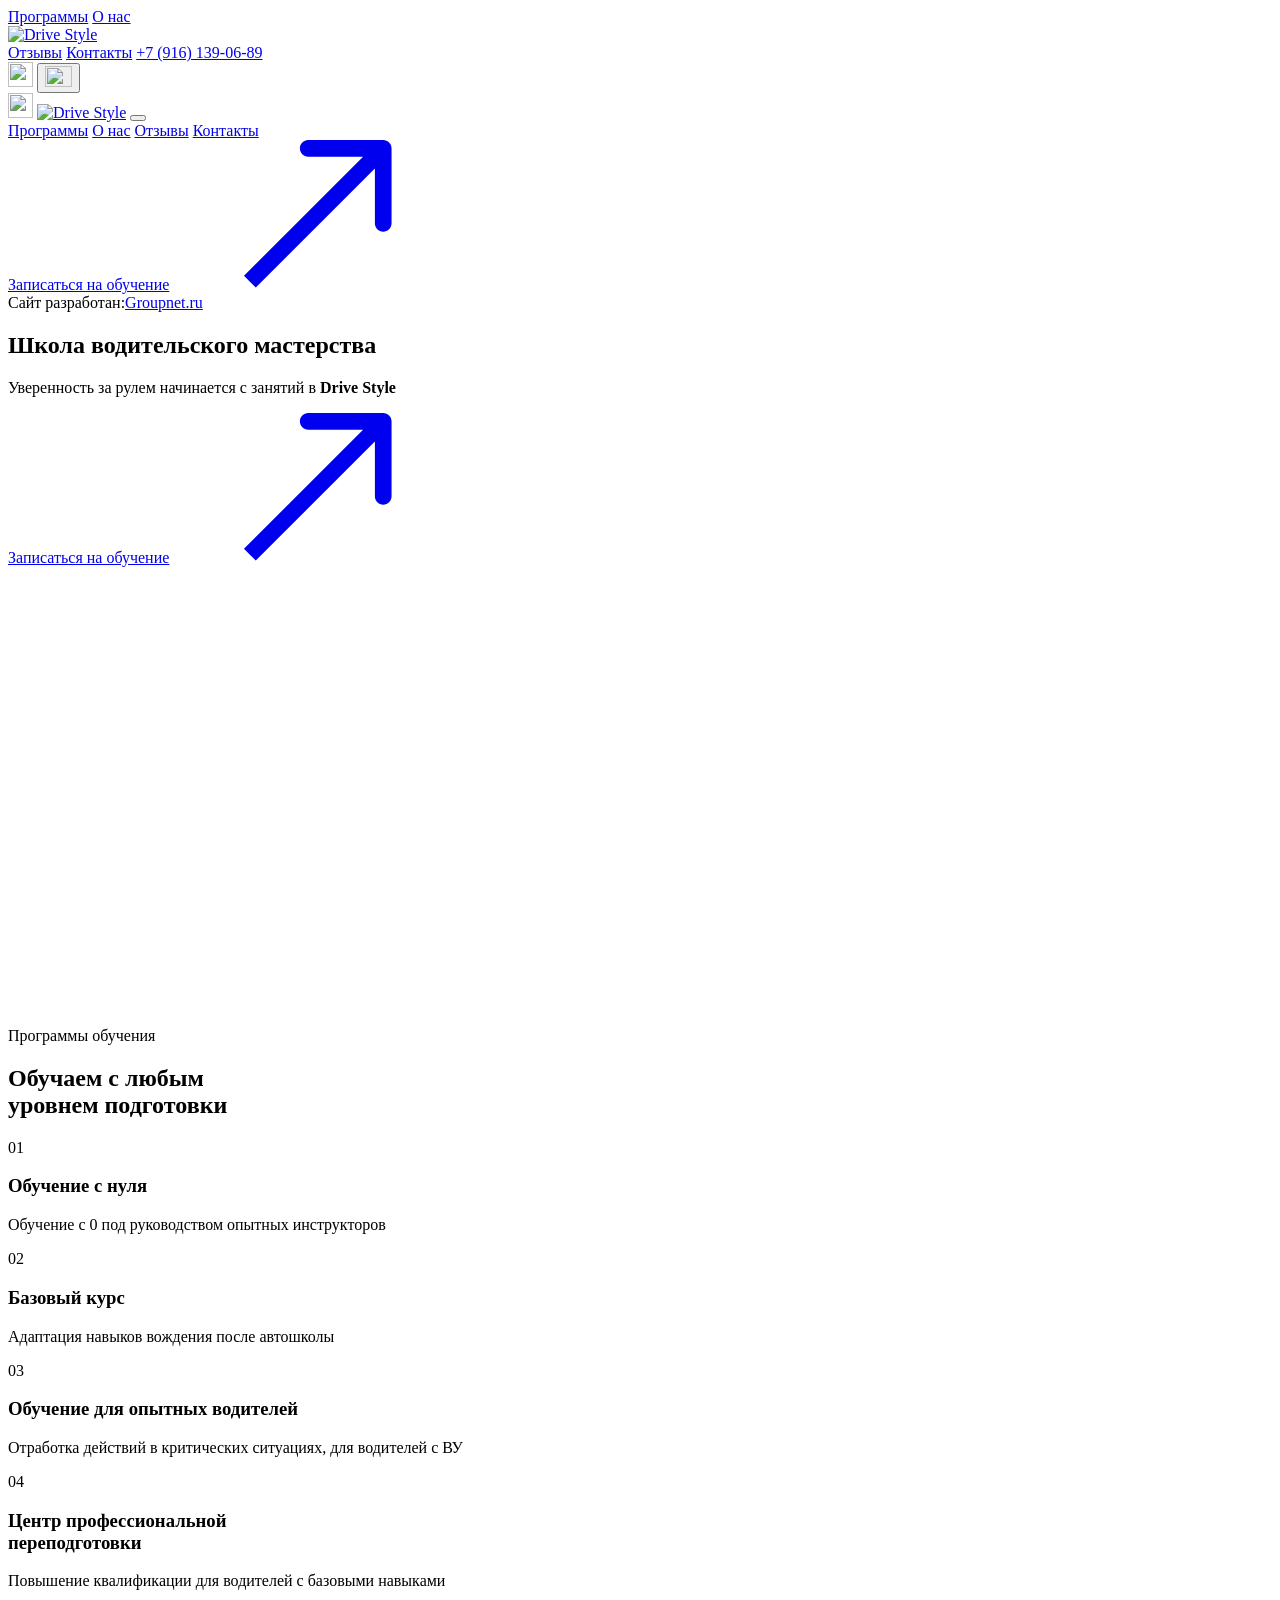
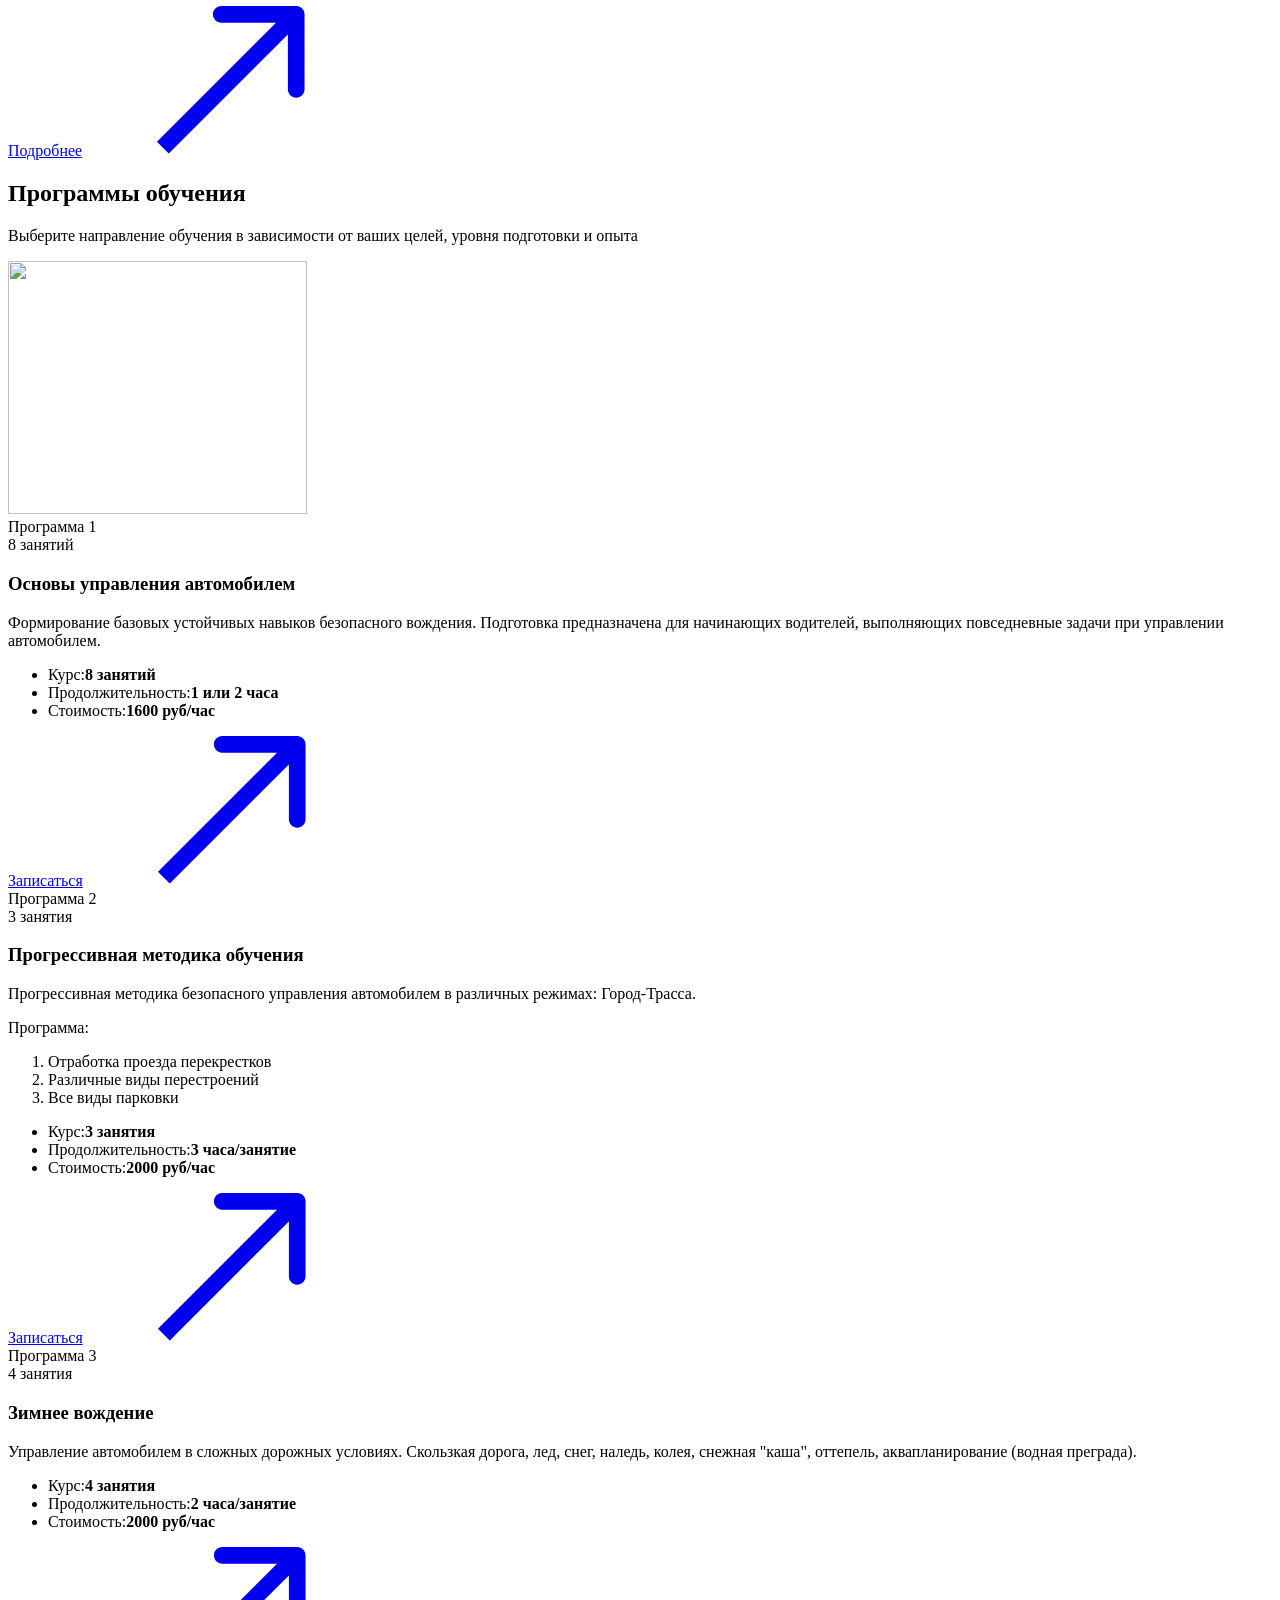
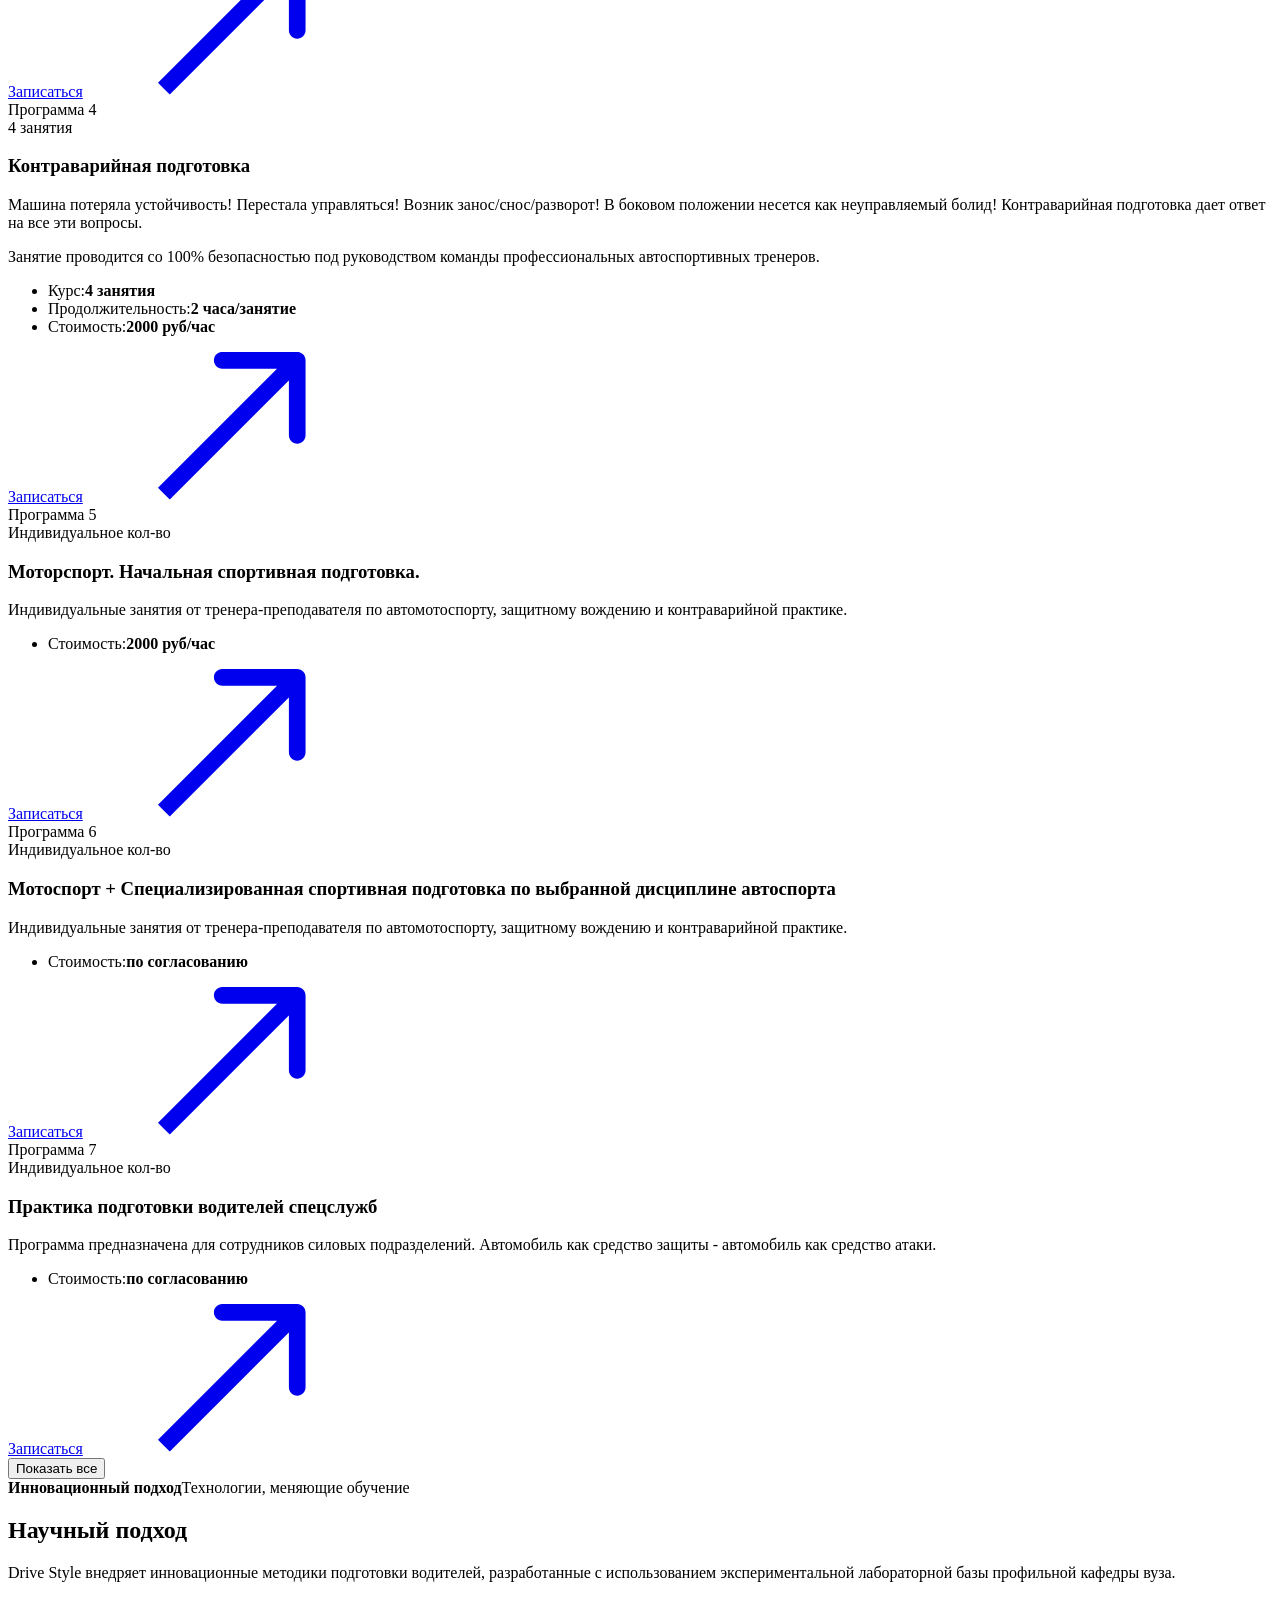
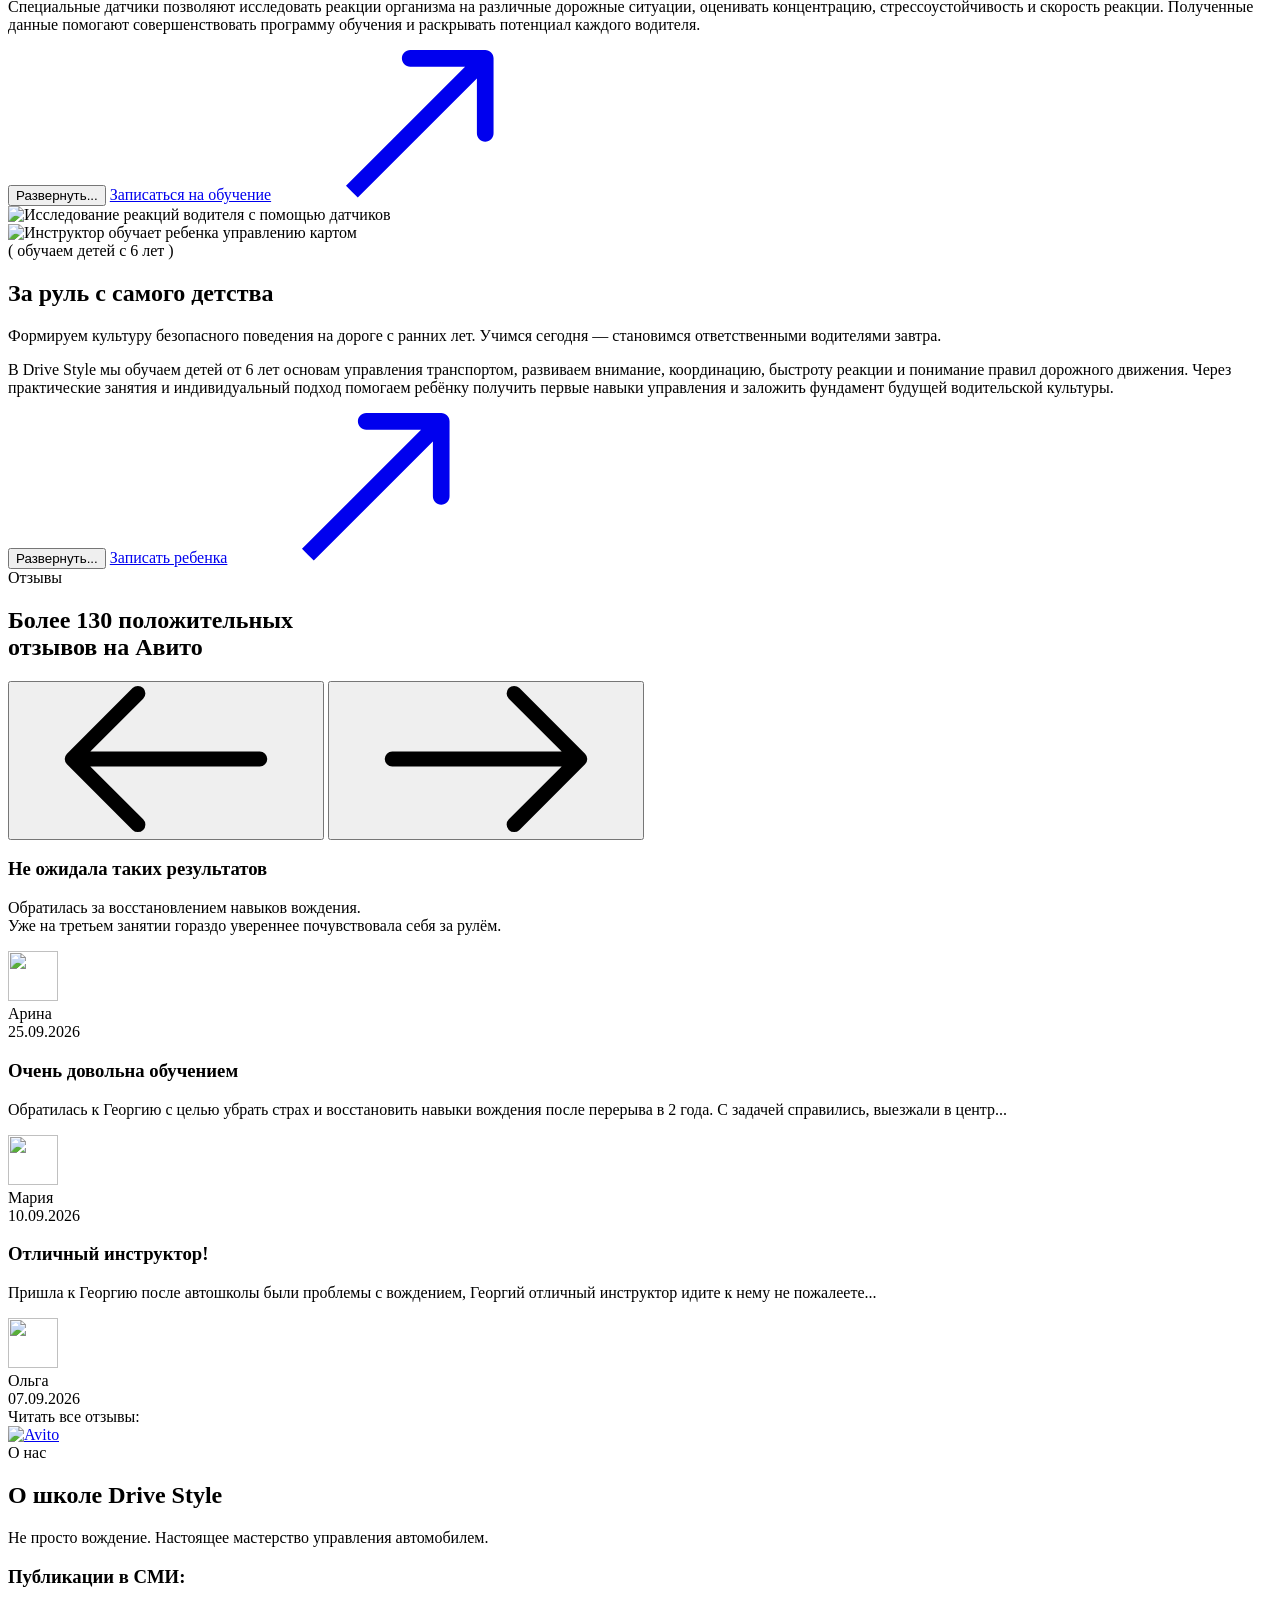
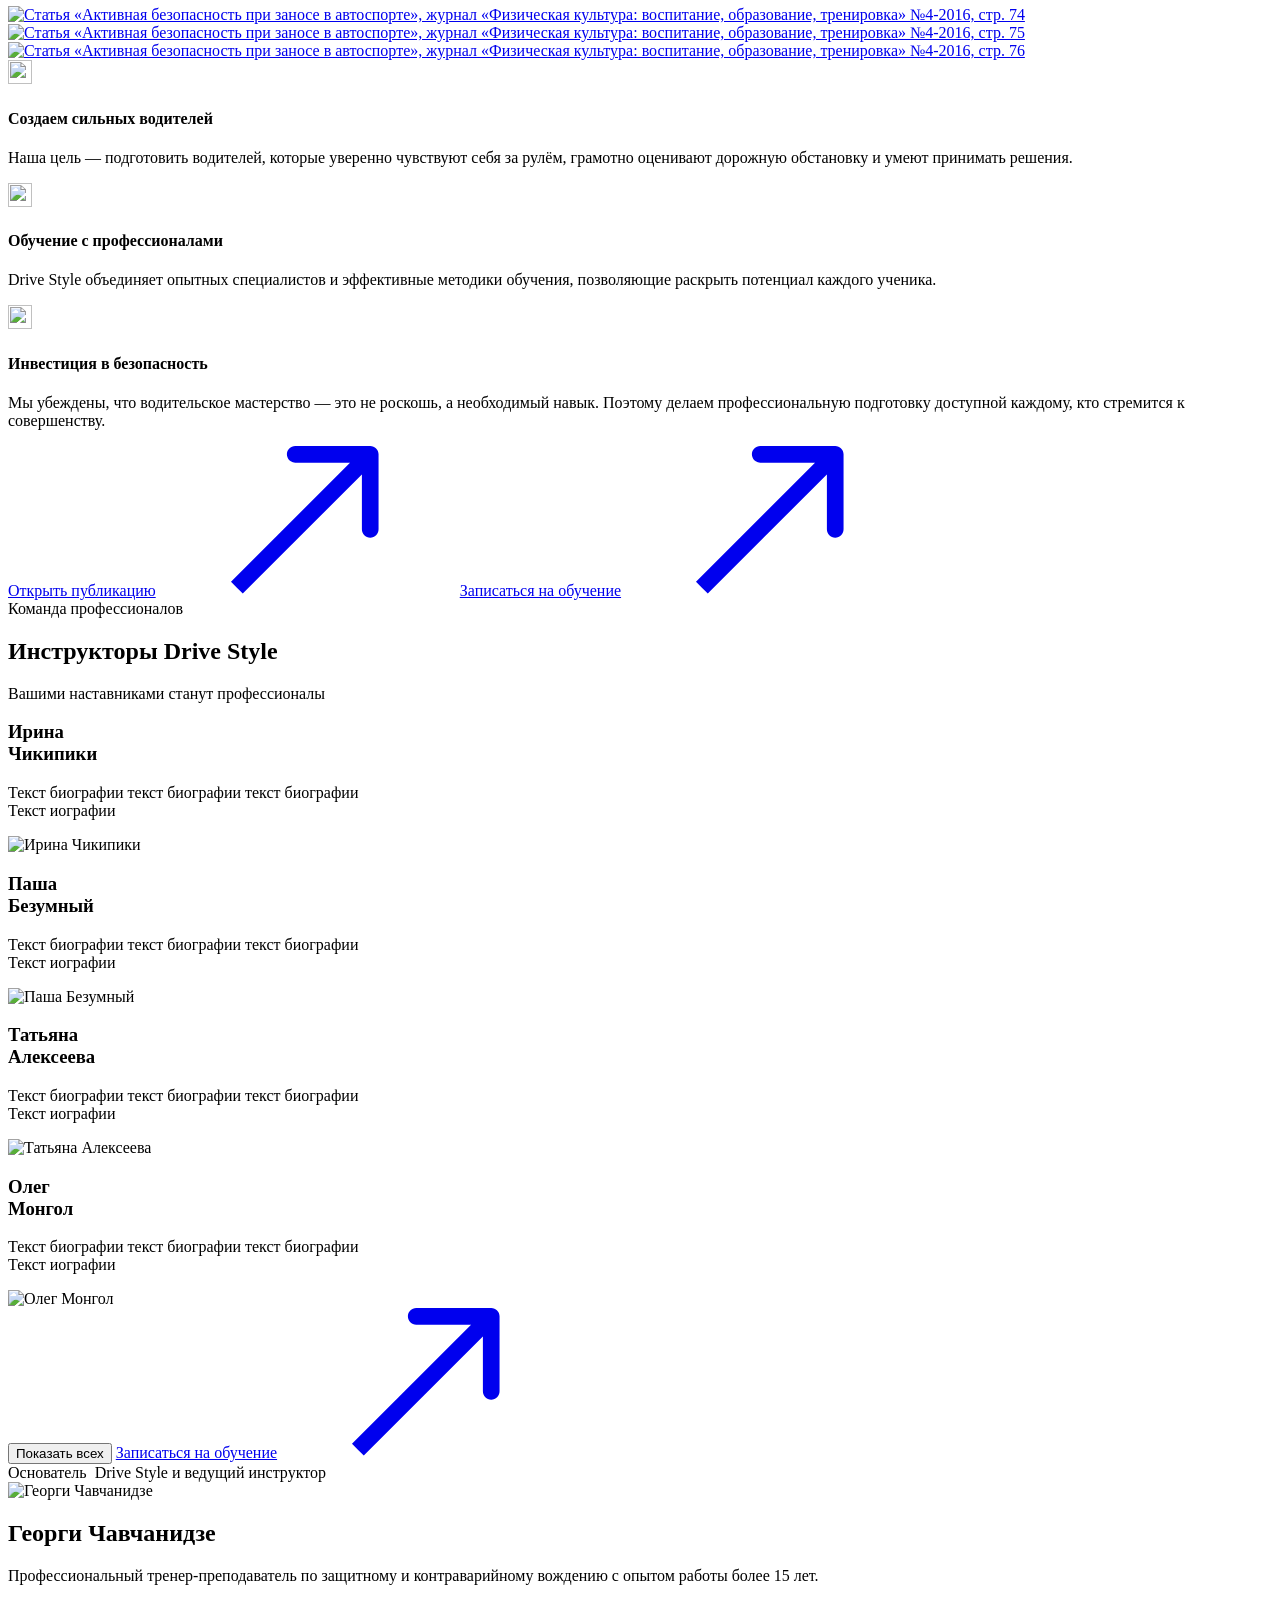
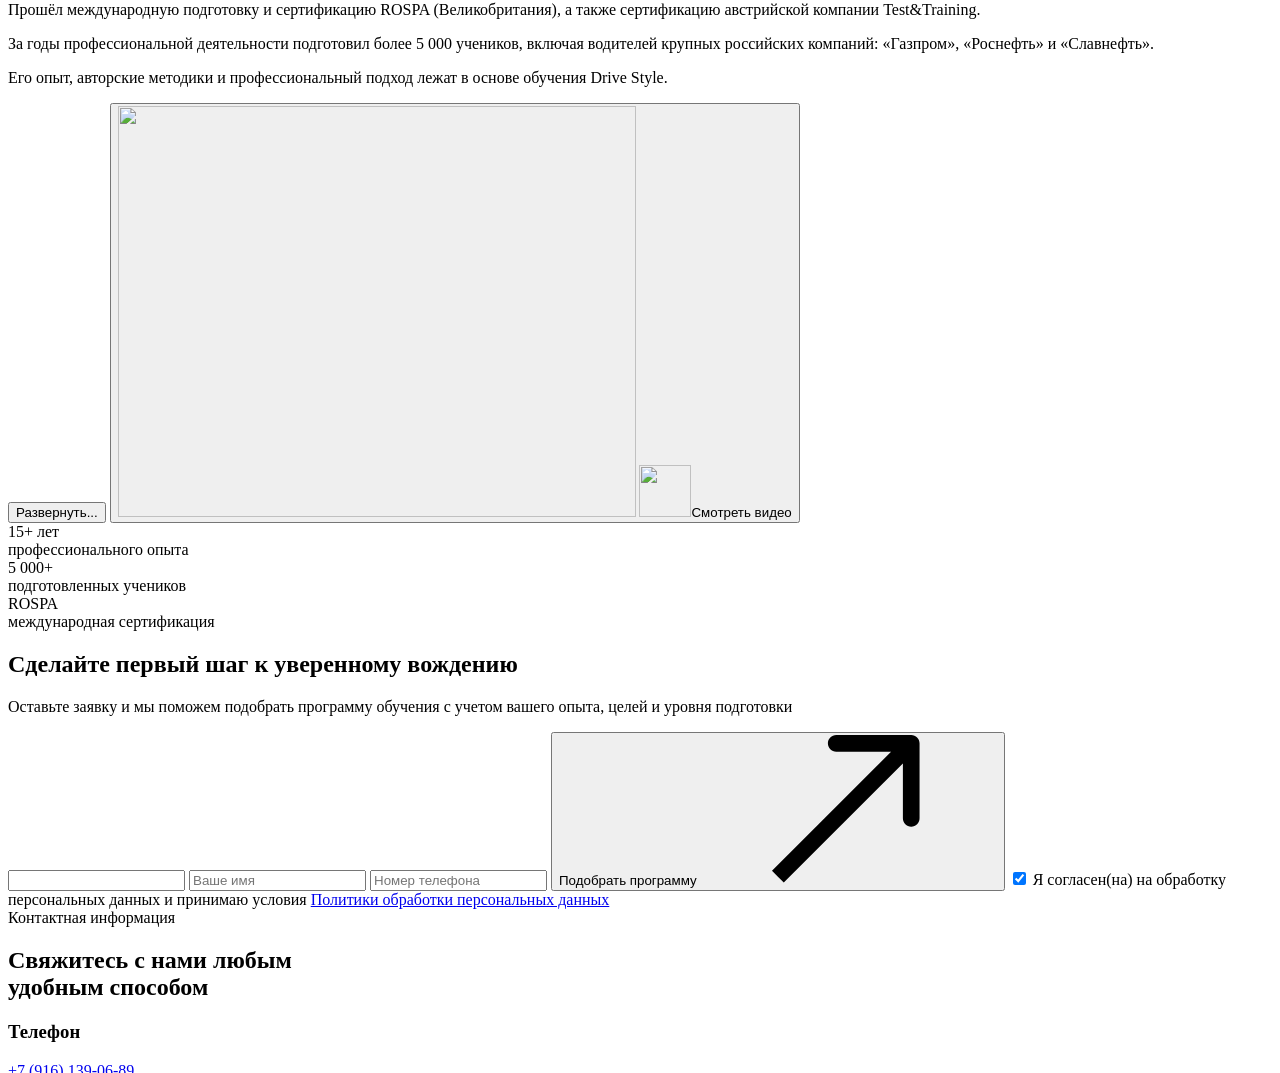
==== index.html @ e8d88d23 "Главная и страницы документов" ====
<!DOCTYPE html>
<html lang="ru">
<head>
<meta charset="utf-8">
<meta name="viewport" content="width=device-width, initial-scale=1">
<title>Drive Style — школа водительского мастерства</title>
<meta name="description" content="Школа водительского мастерства Drive Style: обучение с нуля, адаптация после автошколы, контраварийная подготовка, зимнее вождение, обучение детей с 6 лет.">
<link rel="icon" href="assets/img/favicon.png" type="image/png">
<link rel="apple-touch-icon" href="assets/img/apple-touch-icon.png">
<link rel="preload" href="assets/fonts/involve-regular.woff" as="font" type="font/woff" crossorigin>
<link rel="stylesheet" href="css/style.css">
<script>document.documentElement.classList.add('js')</script>
</head>
<body>
<svg width="0" height="0" style="position:absolute" aria-hidden="true">
  <symbol id="i-arrow" viewBox="0 0 18 18"><path d="M0.707031 17L1.41414 17.7071L17.4141 1.70711L16.707 1L15.9999 0.292893L-7.55191e-05 16.2929L0.707031 17ZM17.707 1C17.707 0.447715 17.2593 0 16.707 0H7.70703C7.15475 0 6.70703 0.447715 6.70703 1C6.70703 1.55228 7.15475 2 7.70703 2H15.707V10C15.707 10.5523 16.1547 11 16.707 11C17.2593 11 17.707 10.5523 17.707 10V1Z" fill="currentColor"/></symbol>
  <symbol id="i-left" viewBox="0 0 22 16"><path d="M21 8H1M8 1L1 8l7 7" fill="none" stroke="currentColor" stroke-width="1.6" stroke-linecap="round" stroke-linejoin="round"/></symbol>
  <symbol id="i-right" viewBox="0 0 22 16"><path d="M1 8h20M14 1l7 7-7 7" fill="none" stroke="currentColor" stroke-width="1.6" stroke-linecap="round" stroke-linejoin="round"/></symbol>
  <symbol id="i-phone" viewBox="17 17 25 25"><path d="M22.5666 27.7293C24.349 31.2321 27.2205 34.1037 30.7234 35.8861L33.4464 33.163C33.793 32.8164 34.2757 32.7174 34.7089 32.8536C36.0952 33.3115 37.5805 33.5591 39.1277 33.5591C39.456 33.5591 39.7708 33.6895 40.0029 33.9216C40.235 34.1537 40.3654 34.4686 40.3654 34.7968V39.129C40.3654 39.4572 40.235 39.7721 40.0029 40.0042C39.7708 40.2363 39.456 40.3667 39.1277 40.3667C33.5471 40.3667 28.195 38.1498 24.2489 34.2037C20.3028 30.2576 18.0859 24.9056 18.0859 19.325C18.0859 18.9967 18.2163 18.6819 18.4485 18.4497C18.6806 18.2176 18.9954 18.0872 19.3237 18.0872H23.6558C23.9841 18.0872 24.2989 18.2176 24.531 18.4497C24.7632 18.6819 24.8936 18.9967 24.8936 19.325C24.8936 20.8721 25.1411 22.3574 25.5991 23.7437C25.7352 24.1769 25.6362 24.6597 25.2896 25.0062L22.5666 27.7293Z" fill="currentColor"/></symbol>
  <symbol id="i-up" viewBox="16 92 26 14"><path d="M17.6934 104.838L28.3057 94.2255C28.6962 93.8349 29.3294 93.8349 29.7199 94.2255L40.3322 104.838" fill="none" stroke="currentColor" stroke-width="1.5"/></symbol>
</svg>

<header class="header" id="top">
  <div class="container header__in">
    <nav class="header__nav header__nav--left">
      <a href="#programs">Программы</a>
      <a href="#about">О нас</a>
      <a href="#instructors" data-instructors-link hidden>Инструкторы</a>
    </nav>
    <a class="header__logo" href="#top" aria-label="Drive Style — на главную"><img src="assets/img/logo.png" width="243" height="72" alt="Drive Style"></a>
    <nav class="header__nav header__nav--right">
      <a href="#reviews">Отзывы</a>
      <a href="#contacts">Контакты</a>
      <a class="header__phone" href="tel:+79161390689">+7 (916) 139-06-89</a>
    </nav>
    <a class="header__mphone" href="tel:+79161390689" aria-label="Позвонить"><img src="assets/icons/phone-m.svg" width="25" height="25" alt=""></a>
    <button class="header__burger" type="button" aria-label="Меню" data-menu-open><img src="assets/icons/burger.svg" width="27" height="21" alt=""></button>
  </div>
</header>

<div class="mmenu" id="mmenu" aria-hidden="true">
  <div class="mmenu__bg" style="background-image:url(assets/img/menu-bg.jpg)"></div>
  <div class="mmenu__top">
    <a class="header__mphone" href="tel:+79161390689" aria-label="Позвонить"><img src="assets/icons/phone-m.svg" width="25" height="25" alt=""></a>
    <a class="mmenu__logo" href="#top" data-menu-close><img src="assets/img/logo.png" width="139" height="41" alt="Drive Style"></a>
    <button class="mmenu__close" type="button" aria-label="Закрыть меню" data-menu-close></button>
  </div>
  <nav class="mmenu__nav">
    <a href="#programs" data-menu-close>Программы</a>
    <a href="#about" data-menu-close>О нас</a>
    <a href="#instructors" data-menu-close data-instructors-link hidden>Инструкторы</a>
    <a href="#reviews" data-menu-close>Отзывы</a>
    <a href="#contacts" data-menu-close>Контакты</a>
  </nav>
  <a class="btn btn--blue mmenu__btn" href="tel:+79161390689"><span>Записаться на обучение</span><svg class="btn__ar"><use href="#i-arrow"/></svg></a>
  <div class="mmenu__dev">Сайт разработан:<a href="https://groupnet.ru" target="_blank" rel="noopener">Groupnet.ru</a></div>
</div>

<main>
<!-- HERO -->
<section class="hero">
  <div class="container hero__in">
    <h1 class="hero__title trim reveal">Школа водительского мастерства</h1>
    <p class="hero__sub trim reveal">Уверенность за рулем начинается с занятий в <b>Drive Style</b></p>
    <a class="btn btn--blue hero__btn reveal" href="tel:+79161390689"><span>Записаться на обучение</span><svg class="btn__ar"><use href="#i-arrow"/></svg></a>
  </div>
  <div class="hero__media">
    <picture>
      <source media="(max-width: 767px)" srcset="assets/img/hero-m.jpg">
      <img src="assets/img/hero.jpg" alt="Учебный автомобиль на площадке с конусами" width="1440" height="456">
    </picture>
  </div>
</section>

<!-- LEVELS -->
<section class="levels">
  <div class="container">
    <div class="shead shead--tight reveal">
      <div class="shead__label trim">Программы обучения</div>
      <h2 class="shead__title trim">Обучаем с любым <br>уровнем подготовки</h2>
    </div>
    <div class="levels__grid">
      <div class="lcard lcard--1 reveal">
        <span class="lcard__num">01</span>
        <h3 class="lcard__title">Обучение с нуля</h3>
        <p class="lcard__text">Обучение с 0 под руководством опытных инструкторов</p>
      </div>
      <div class="lcard lcard--2 reveal">
        <span class="lcard__num">02</span>
        <h3 class="lcard__title">Базовый курс</h3>
        <p class="lcard__text">Адаптация навыков вождения после автошколы</p>
      </div>
      <div class="lcard lcard--3 reveal">
        <span class="lcard__num">03</span>
        <h3 class="lcard__title">Обучение для опытных водителей</h3>
        <p class="lcard__text">Отработка действий в критических ситуациях, для водителей с ВУ</p>
      </div>
      <div class="lcard lcard--4 reveal">
        <span class="lcard__num">04</span>
        <h3 class="lcard__title">Центр профессиональной <br>переподготовки</h3>
        <p class="lcard__text">Повышение квалификации для водителей с базовыми навыками</p>
        <a class="btn btn--line lcard__btn" href="https://drivestyle.ru/" target="_blank" rel="noopener"><span>Подробнее</span><svg class="btn__ar"><use href="#i-arrow"/></svg></a>
      </div>
    </div>
  </div>
</section>

<!-- PROGRAMS -->
<section class="programs" id="programs">
  <div class="container">
    <div class="programs__head reveal">
      <h2 class="programs__title trim">Программы обучения</h2>
      <p class="programs__desc trim">Выберите направление обучения в зависимости от ваших целей, уровня подготовки и опыта</p>
    </div>
    <div class="programs__panel reveal">
      <img class="programs__mark" src="assets/icons/mark.svg" width="299" height="253" alt="" aria-hidden="true">
      <div class="programs__list">
        <article class="prog">
          <div class="prog__side">
            <div class="prog__num">Программа 1</div>
            <div class="prog__count">8 занятий</div>
          </div>
          <div class="prog__main">
            <h3 class="prog__title">Основы управления автомобилем</h3>
            <div class="prog__desc"><p>Формирование базовых устойчивых навыков безопасного вождения. Подготовка предназначена для начинающих водителей, выполняющих повседневные задачи при управлении автомобилем.</p></div>
            <ul class="prog__facts">
              <li>Курс:<b>8 занятий</b></li>
              <li>Продолжительность:<b>1 или 2 часа</b></li>
              <li>Стоимость:<b>1600 руб/час</b></li>
            </ul>
            <a class="btn btn--line prog__btn" href="tel:+79161390689"><span>Записаться</span><svg class="btn__ar"><use href="#i-arrow"/></svg></a>
          </div>
        </article>
        <article class="prog">
          <div class="prog__side">
            <div class="prog__num">Программа 2</div>
            <div class="prog__count">3 занятия</div>
          </div>
          <div class="prog__main">
            <h3 class="prog__title">Прогрессивная методика обучения</h3>
            <div class="prog__desc"><p>Прогрессивная методика безопасного управления автомобилем в различных режимах: Город-Трасса.</p></div>
            <div class="prog__plan">
              <div class="prog__plan-title">Программа:</div>
              <ol>
                <li>Отработка проезда перекрестков</li>
                <li>Различные виды перестроений</li>
                <li>Все виды парковки</li>
              </ol>
            </div>
            <ul class="prog__facts">
              <li>Курс:<b>3 занятия</b></li>
              <li>Продолжительность:<b>3 часа/занятие</b></li>
              <li>Стоимость:<b>2000 руб/час</b></li>
            </ul>
            <a class="btn btn--line prog__btn" href="tel:+79161390689"><span>Записаться</span><svg class="btn__ar"><use href="#i-arrow"/></svg></a>
          </div>
        </article>
        <article class="prog prog--more">
          <div class="prog__side">
            <div class="prog__num">Программа 3</div>
            <div class="prog__count">4 занятия</div>
          </div>
          <div class="prog__main">
            <h3 class="prog__title">Зимнее вождение</h3>
            <div class="prog__desc"><p>Управление автомобилем в сложных дорожных условиях. Скользкая дорога, лед, снег, наледь, колея, снежная "каша", оттепель, аквапланирование (водная преграда).</p></div>
            <ul class="prog__facts">
              <li>Курс:<b>4 занятия</b></li>
              <li>Продолжительность:<b>2 часа/занятие</b></li>
              <li>Стоимость:<b>2000 руб/час</b></li>
            </ul>
            <a class="btn btn--line prog__btn" href="tel:+79161390689"><span>Записаться</span><svg class="btn__ar"><use href="#i-arrow"/></svg></a>
          </div>
        </article>
        <article class="prog prog--more">
          <div class="prog__side">
            <div class="prog__num">Программа 4</div>
            <div class="prog__count">4 занятия</div>
          </div>
          <div class="prog__main">
            <h3 class="prog__title">Контраварийная подготовка</h3>
            <div class="prog__desc"><p>Машина потеряла устойчивость! Перестала управляться! Возник занос/снос/разворот! В боковом положении несется как неуправляемый болид! Контраварийная подготовка дает ответ на все эти вопросы.</p><p>Занятие проводится со 100% безопасностью под руководством команды профессиональных автоспортивных тренеров.</p></div>
            <ul class="prog__facts">
              <li>Курс:<b>4 занятия</b></li>
              <li>Продолжительность:<b>2 часа/занятие</b></li>
              <li>Стоимость:<b>2000 руб/час</b></li>
            </ul>
            <a class="btn btn--line prog__btn" href="tel:+79161390689"><span>Записаться</span><svg class="btn__ar"><use href="#i-arrow"/></svg></a>
          </div>
        </article>
        <article class="prog prog--more">
          <div class="prog__side">
            <div class="prog__num">Программа 5</div>
            <div class="prog__count">Индивидуальное кол-во</div>
          </div>
          <div class="prog__main">
            <h3 class="prog__title">Моторспорт. Начальная спортивная подготовка.</h3>
            <div class="prog__desc"><p>Индивидуальные занятия от тренера-преподавателя по автомотоспорту, защитному вождению и контраварийной практике.</p></div>
            <ul class="prog__facts">
              <li>Стоимость:<b>2000 руб/час</b></li>
            </ul>
            <a class="btn btn--line prog__btn" href="tel:+79161390689"><span>Записаться</span><svg class="btn__ar"><use href="#i-arrow"/></svg></a>
          </div>
        </article>
        <article class="prog prog--more">
          <div class="prog__side">
            <div class="prog__num">Программа 6</div>
            <div class="prog__count">Индивидуальное кол-во</div>
          </div>
          <div class="prog__main">
            <h3 class="prog__title">Мотоспорт + Специализированная спортивная подготовка по выбранной дисциплине автоспорта</h3>
            <div class="prog__desc"><p>Индивидуальные занятия от тренера-преподавателя по автомотоспорту, защитному вождению и контраварийной практике.</p></div>
            <ul class="prog__facts">
              <li>Стоимость:<b>по согласованию</b></li>
            </ul>
            <a class="btn btn--line prog__btn" href="tel:+79161390689"><span>Записаться</span><svg class="btn__ar"><use href="#i-arrow"/></svg></a>
          </div>
        </article>
        <article class="prog prog--more">
          <div class="prog__side">
            <div class="prog__num">Программа 7</div>
            <div class="prog__count">Индивидуальное кол-во</div>
          </div>
          <div class="prog__main">
            <h3 class="prog__title">Практика подготовки водителей спецслужб</h3>
            <div class="prog__desc"><p>Программа предназначена для сотрудников силовых подразделений. Автомобиль как средство защиты - автомобиль как средство атаки.</p></div>
            <ul class="prog__facts">
              <li>Стоимость:<b>по согласованию</b></li>
            </ul>
            <a class="btn btn--line prog__btn" href="tel:+79161390689"><span>Записаться</span><svg class="btn__ar"><use href="#i-arrow"/></svg></a>
          </div>
        </article>
      </div>
      <button class="programs__more" type="button" data-more data-less-text="Свернуть"><span>Показать все</span></button>
    </div>
  </div>
</section>

<!-- SCIENCE / KIDS -->
<section class="features">
  <div class="container">
    <div class="frow reveal">
      <div class="fcard fcard--left">
        <div class="fcard__label"><b>Инновационный подход</b><span>Технологии, меняющие обучение</span></div>
        <h2 class="fcard__title fcard__title--1">Научный подход</h2>
        <div class="fcard__text" data-collapse>
          <p class="fcard__lead">Drive Style внедряет инновационные методики подготовки водителей, разработанные с использованием экспериментальной лабораторной базы профильной кафедры вуза.</p>
          <p>Специальные датчики позволяют исследовать реакции организма на различные дорожные ситуации, оценивать концентрацию, стрессоустойчивость и скорость реакции. Полученные данные помогают совершенствовать программу обучения и раскрывать потенциал каждого водителя.</p>
        </div>
        <button class="more-link" type="button" data-collapse-btn>Развернуть...</button>
        <a class="btn btn--red fcard__btn" href="tel:+79161390689"><span>Записаться на обучение</span><svg class="btn__ar"><use href="#i-arrow"/></svg></a>
      </div>
      <div class="fimg fimg--right"><img src="assets/img/science.jpg" alt="Исследование реакций водителя с помощью датчиков" width="615" height="833" loading="lazy"></div>
    </div>
    <div class="frow frow--rev reveal">
      <div class="fimg fimg--left"><img src="assets/img/kids.jpg" alt="Инструктор обучает ребенка управлению картом" width="625" height="833" loading="lazy"></div>
      <div class="fcard fcard--right">
        <div class="fcard__label fcard__label--red">( обучаем детей с 6 лет )</div>
        <h2 class="fcard__title fcard__title--2">За руль с самого детства</h2>
        <div class="fcard__text" data-collapse>
          <p class="fcard__lead">Формируем культуру безопасного поведения на дороге с ранних лет. Учимся сегодня — становимся ответственными водителями завтра.</p>
          <p>В Drive Style мы обучаем детей от 6 лет основам управления транспортом, развиваем внимание, координацию, быстроту реакции и понимание правил дорожного движения. Через практические занятия и индивидуальный подход помогаем ребёнку получить первые навыки управления и заложить фундамент будущей водительской культуры.</p>
        </div>
        <button class="more-link" type="button" data-collapse-btn>Развернуть...</button>
        <a class="btn btn--red fcard__btn" href="tel:+79161390689"><span>Записать ребенка</span><svg class="btn__ar"><use href="#i-arrow"/></svg></a>
      </div>
    </div>
  </div>
</section>

<!-- REVIEWS -->
<section class="reviews" id="reviews">
  <div class="container">
    <div class="shead reveal">
      <div class="shead__label trim">Отзывы</div>
      <div class="shead__row">
        <h2 class="shead__title trim">Более 130 положительных <br>отзывов на Авито</h2>
        <div class="reviews__arrows">
          <button class="rarrow rarrow--prev" type="button" aria-label="Предыдущий отзыв" data-rev-prev><svg><use href="#i-left"/></svg></button>
          <button class="rarrow rarrow--next" type="button" aria-label="Следующий отзыв" data-rev-next><svg><use href="#i-right"/></svg></button>
        </div>
      </div>
    </div>
    <div class="reviews__track reveal" data-reviews>
      <div class="rcard">
        <h3 class="rcard__title">Не ожидала таких результатов</h3>
        <p class="rcard__text">Обратилась за восстановлением навыков вождения.<br>Уже на третьем занятии гораздо увереннее почувствовала себя за рулём.</p>
        <div class="rcard__author"><img src="assets/img/avatar-1.jpg" width="50" height="50" alt=""><div><div>Арина</div><div>25.09.2026</div></div></div>
      </div>
      <div class="rcard">
        <h3 class="rcard__title">Очень довольна обучением</h3>
        <p class="rcard__text">Обратилась к Георгию с целью убрать страх и восстановить навыки вождения после перерыва в 2 года. С задачей справились, выезжали в центр...</p>
        <div class="rcard__author"><img src="assets/img/avatar-2.jpg" width="50" height="50" alt=""><div><div>Мария</div><div>10.09.2026</div></div></div>
      </div>
      <div class="rcard">
        <h3 class="rcard__title">Отличный инструктор!</h3>
        <p class="rcard__text">Пришла к Георгию после автошколы были проблемы с вождением, Георгий отличный инструктор идите к нему не пожалеете...</p>
        <div class="rcard__author"><img src="assets/img/avatar-3.jpg" width="50" height="50" alt=""><div><div>Ольга</div><div>07.09.2026</div></div></div>
      </div>
    </div>
    <div class="reviews__all reveal">
      <div class="reviews__all-label">Читать все отзывы:</div>
      <a class="btn btn--white reviews__avito" href="https://www.avito.ru/" target="_blank" rel="noopener" aria-label="Отзывы на Авито"><img src="assets/icons/avito.svg" width="114" height="29" alt="Avito"></a>
    </div>
  </div>
</section>

<!-- ABOUT -->
<section class="about" id="about">
  <div class="container">
    <div class="shead reveal">
      <div class="shead__label trim">О нас</div>
      <div class="shead__row">
        <h2 class="shead__title trim">О школе Drive Style</h2>
        <p class="shead__desc trim">Не просто вождение. Настоящее мастерство управления автомобилем.</p>
      </div>
    </div>
    <h3 class="about__pubs-title reveal">Публикации в СМИ:</h3>
    <div class="about__grid">
      <div class="pubs reveal" data-pubs>
        <a class="pub" href="docs/publication.pdf#page=1" target="_blank" rel="noopener"><img src="assets/img/pub-1.jpg" alt="Статья «Активная безопасность при заносе в автоспорте», журнал «Физическая культура: воспитание, образование, тренировка» №4-2016, стр. 74" width="295" height="452" loading="lazy"></a>
        <a class="pub" href="docs/publication.pdf#page=2" target="_blank" rel="noopener"><img src="assets/img/pub-2.jpg" alt="Статья «Активная безопасность при заносе в автоспорте», журнал «Физическая культура: воспитание, образование, тренировка» №4-2016, стр. 75" width="287" height="440" loading="lazy"></a>
        <a class="pub" href="docs/publication.pdf#page=3" target="_blank" rel="noopener"><img src="assets/img/pub-3.jpg" alt="Статья «Активная безопасность при заносе в автоспорте», журнал «Физическая культура: воспитание, образование, тренировка» №4-2016, стр. 76" width="277" height="424" loading="lazy"></a>
      </div>
      <div class="about__divider"></div>
      <div class="about__list reveal">
        <div class="afeat">
          <div class="afeat__head"><img src="assets/icons/precision.svg" width="24" height="24" alt=""><h4 class="trim">Создаем сильных водителей</h4></div>
          <p class="trim">Наша цель — подготовить водителей, которые уверенно чувствуют себя за рулём, грамотно оценивают дорожную обстановку и умеют принимать решения.</p>
        </div>
        <div class="afeat">
          <div class="afeat__head"><img src="assets/icons/diamond.svg" width="24" height="24" alt=""><h4 class="trim">Обучение с профессионалами</h4></div>
          <p class="trim">Drive Style объединяет опытных специалистов и эффективные методики обучения, позволяющие раскрыть потенциал каждого ученика.</p>
        </div>
        <div class="afeat">
          <div class="afeat__head"><img src="assets/icons/security.svg" width="24" height="24" alt=""><h4 class="trim">Инвестиция в безопасность</h4></div>
          <p class="trim">Мы убеждены, что водительское мастерство — это не роскошь, а необходимый навык. Поэтому делаем профессиональную подготовку доступной каждому, кто стремится к совершенству.</p>
        </div>
      </div>
    </div>
    <div class="about__btns reveal">
      <a class="btn btn--line2 about__btn" href="docs/publication.pdf" target="_blank" rel="noopener" data-pub-open><span>Открыть публикацию</span><svg class="btn__ar"><use href="#i-arrow"/></svg></a>
      <a class="btn btn--white about__btn" href="tel:+79161390689"><span>Записаться на обучение</span><svg class="btn__ar"><use href="#i-arrow"/></svg></a>
    </div>
  </div>
</section>

<!-- INSTRUCTORS: блок временно скрыт. Показать: убрать класс is-hidden у section и атрибут hidden у ссылок data-instructors-link -->
<section class="instructors is-hidden" id="instructors">
  <div class="container">
    <div class="shead reveal">
      <div class="shead__label trim">Команда профессионалов</div>
      <div class="shead__row">
        <h2 class="shead__title trim">Инструкторы Drive Style</h2>
        <p class="shead__desc trim">Вашими наставниками станут профессионалы</p>
      </div>
    </div>
    <div class="instr__grid" data-instr>
      <div class="instr reveal">
        <div class="instr__info"><h3 class="instr__name">Ирина<br>Чикипики</h3><p class="instr__bio">Текст биографии текст биографии текст биографии<br>Текст иографии</p></div>
        <div class="instr__photo"><img src="assets/img/instr-1.jpg" alt="Ирина Чикипики" width="295" height="452" loading="lazy"></div>
      </div>
      <div class="instr reveal">
        <div class="instr__info"><h3 class="instr__name">Паша<br>Безумный</h3><p class="instr__bio">Текст биографии текст биографии текст биографии<br>Текст иографии</p></div>
        <div class="instr__photo"><img src="assets/img/instr-2.jpg" alt="Паша Безумный" width="295" height="452" loading="lazy"></div>
      </div>
      <div class="instr reveal">
        <div class="instr__info"><h3 class="instr__name">Татьяна<br>Алексеева</h3><p class="instr__bio">Текст биографии текст биографии текст биографии<br>Текст иографии</p></div>
        <div class="instr__photo"><img src="assets/img/instr-3.jpg" alt="Татьяна Алексеева" width="295" height="452" loading="lazy"></div>
      </div>
      <div class="instr reveal">
        <div class="instr__info"><h3 class="instr__name">Олег<br>Монгол</h3><p class="instr__bio">Текст биографии текст биографии текст биографии<br>Текст иографии</p></div>
        <div class="instr__photo"><img src="assets/img/instr-4.jpg" alt="Олег Монгол" width="295" height="452" loading="lazy"></div>
      </div>
    </div>
    <div class="instr__btns reveal">
      <button class="btn btn--white instr__all" type="button" data-instr-all><span>Показать всех</span></button>
      <a class="btn btn--line2 instr__btn" href="tel:+79161390689"><span>Записаться на обучение</span><svg class="btn__ar"><use href="#i-arrow"/></svg></a>
    </div>
  </div>
</section>

<!-- FOUNDER -->
<section class="founder">
  <div class="container">
    <div class="shead shead--noline-title reveal">
      <div class="shead__label trim">Основатель&nbsp; Drive Style и ведущий инструктор</div>
    </div>
    <div class="founder__photo reveal"><img src="assets/img/founder.jpg" alt="Георги Чавчанидзе" width="1240" height="456" loading="lazy"></div>
    <h2 class="founder__name trim reveal">Георги Чавчанидзе</h2>
    <div class="founder__cols">
      <div class="founder__text reveal" data-collapse>
        <p>Профессиональный тренер-преподаватель по защитному и контраварийному вождению с опытом работы более 15 лет.</p>
        <p>Прошёл международную подготовку и сертификацию ROSPA (Великобритания), а также сертификацию австрийской компании Test&amp;Training.</p>
        <p>За годы профессиональной деятельности подготовил более 5 000 учеников, включая водителей крупных российских компаний: «Газпром», «Роснефть» и «Славнефть».</p>
        <p class="founder__accent">Его опыт, авторские методики и профессиональный подход лежат в основе обучения Drive Style.</p>
      </div>
      <button class="more-link founder__more" type="button" data-collapse-btn>Развернуть...</button>
      <button class="founder__video reveal" type="button" data-video="" aria-label="Смотреть видео">
        <img src="assets/img/video.jpg" alt="" width="518" height="411" loading="lazy">
        <span class="founder__play"><img src="assets/icons/play.svg" width="52" height="52" alt=""><span class="trim">Смотреть видео</span></span>
      </button>
    </div>
    <div class="stats reveal">
      <div class="stat"><div class="stat__num trim">15+ лет</div><div class="stat__cap trim">профессионального опыта</div></div>
      <div class="stat__line"></div>
      <div class="stat"><div class="stat__num trim">5 000+</div><div class="stat__cap trim">подготовленных учеников</div></div>
      <div class="stat__line"></div>
      <div class="stat"><div class="stat__num trim">ROSPA</div><div class="stat__cap trim">международная сертификация</div></div>
    </div>
  </div>
</section>

<!-- CTA FORM -->
<section class="cta">
  <div class="container">
    <div class="cta__card reveal">
      <h2 class="cta__title trim">Сделайте первый шаг к уверенному вождению</h2>
      <p class="cta__desc trim">Оставьте заявку и мы поможем подобрать программу обучения с учетом вашего опыта, целей и уровня подготовки</p>
      <form class="cta__form" action="send.php" method="post" data-lead-form novalidate>
        <input type="text" name="website" class="hp" tabindex="-1" autocomplete="off" aria-hidden="true">
        <label class="field"><input type="text" name="name" placeholder="Ваше имя" autocomplete="name" required></label>
        <label class="field"><input type="tel" name="phone" placeholder="Номер телефона" autocomplete="tel" required></label>
        <button class="btn btn--white cta__btn" type="submit"><span>Подобрать программу</span><svg class="btn__ar"><use href="#i-arrow"/></svg></button>
        <label class="consent">
          <input type="checkbox" name="consent" value="1" checked required>
          <span class="consent__box"></span>
          <span class="consent__text trim">Я согласен(на) на обработку персональных данных и принимаю условия <a href="privacy.html" target="_blank">Политики обработки персональных данных</a></span>
        </label>
        <div class="cta__msg" data-form-msg></div>
      </form>
    </div>
  </div>
</section>

<!-- CONTACTS -->
<section class="contacts" id="contacts">
  <div class="container">
    <div class="shead shead--tight shead--dark reveal">
      <div class="shead__label trim">Контактная информация</div>
      <h2 class="shead__title trim">Свяжитесь с нами любым <br>удобным способом</h2>
    </div>
    <div class="contacts__grid reveal">
      <div class="contact"><h3>Телефон</h3><a href="tel:+79161390689">+7 (916) 139-06-89</a></div>
      <div class="contact"><h3>Email</h3><a href="mailto:drivestyle@mail.ru">drivestyle@mail.ru</a></div>
      <div class="contact"><h3>Адрес</h3><span>г.Москва, м.ЦСКА</span></div>
      <div class="contact"><h3>Мы в соцсетях</h3>
        <div class="contact__socials">
          <a href="https://t.me/" target="_blank" rel="noopener" aria-label="Telegram"><img src="assets/icons/telegram.svg" width="24" height="24" alt="Telegram"></a>
          <a href="https://www.youtube.com/" target="_blank" rel="noopener" aria-label="YouTube"><img src="assets/icons/youtube.svg" width="32" height="24" alt="YouTube"></a>
        </div>
      </div>
    </div>
  </div>
</section>
</main>

<footer class="footer">
  <div class="container footer__in">
    <nav class="footer__docs">
      <a class="trim" href="privacy.html">Политика конфиденциальности</a>
      <a class="trim" href="terms.html">Пользовательское соглашение</a>
      <a class="trim" href="cookies.html">Политика использования файлов Cookies</a>
    </nav>
    <div class="footer__dev"><span class="trim">Сайт разработан:</span><a href="https://groupnet.ru" target="_blank" rel="noopener">Groupnet.ru</a></div>
  </div>
</footer>

<div class="fixed-btns">
  <a class="fbtn fbtn--phone" href="tel:+79161390689" aria-label="Позвонить"><svg><use href="#i-phone"/></svg></a>
  <button class="fbtn fbtn--up" type="button" aria-label="Наверх" data-up><svg><use href="#i-up"/></svg></button>
</div>

<div class="cookie" data-cookie hidden>
  <p class="cookie__text">Я соглашаюсь на обработку файлов Cookie в соответствии с <a href="privacy.html">Политикой конфиденциальности</a>, <a href="cookies.html">Политикой использования файлов Cookie</a>, ознакомлен и согласен с условиями <a href="terms.html">Пользовательского соглашения</a>, согласен на обработку персональных данных (Согласие на обработку персональных данных)</p>
  <div class="cookie__btns">
    <a class="cookie__btn cookie__btn--more" href="cookies.html">Подробнее</a>
    <button class="cookie__btn cookie__btn--ok" type="button" data-cookie-ok>Согласен</button>
  </div>
</div>

<div class="vmodal" data-vmodal hidden>
  <div class="vmodal__box"><button class="vmodal__close" type="button" aria-label="Закрыть" data-vmodal-close></button><div class="vmodal__media" data-vmodal-media></div></div>
</div>

<script src="js/main.js" defer></script>
</body>
</html>
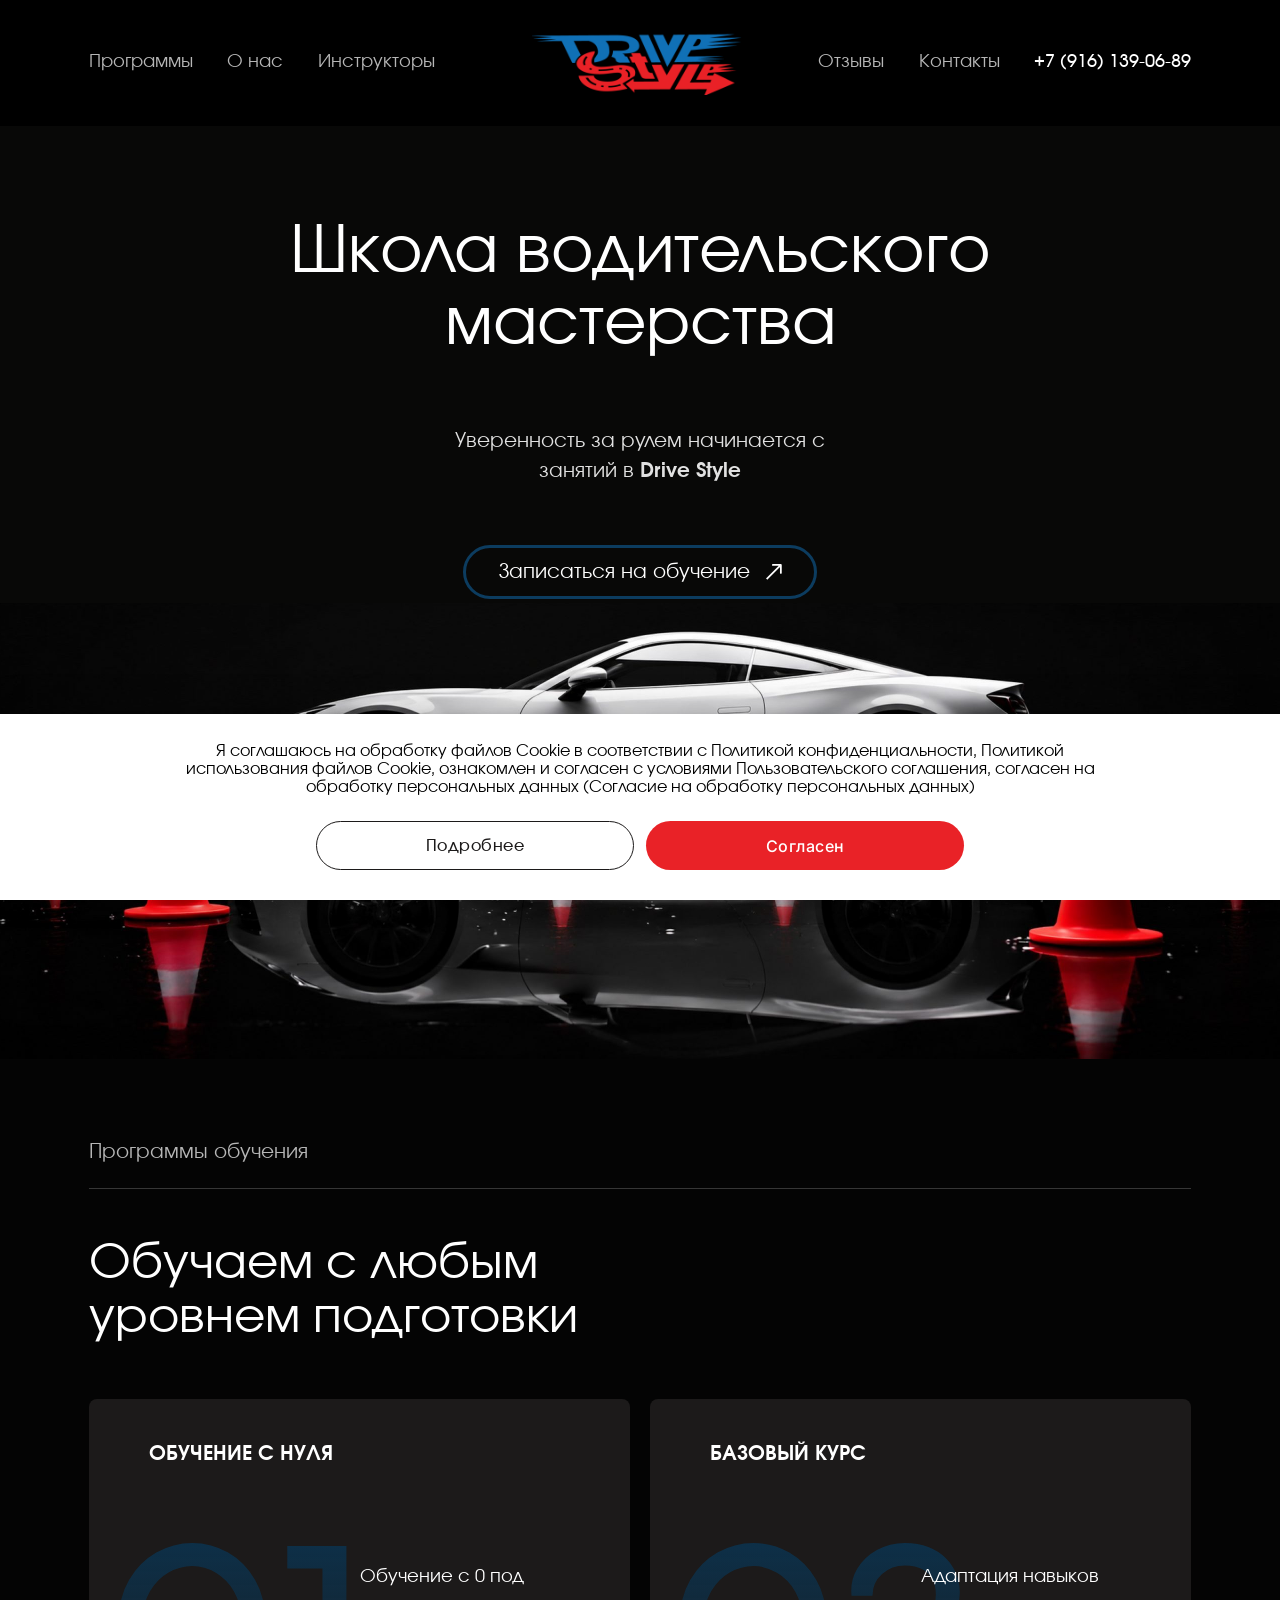
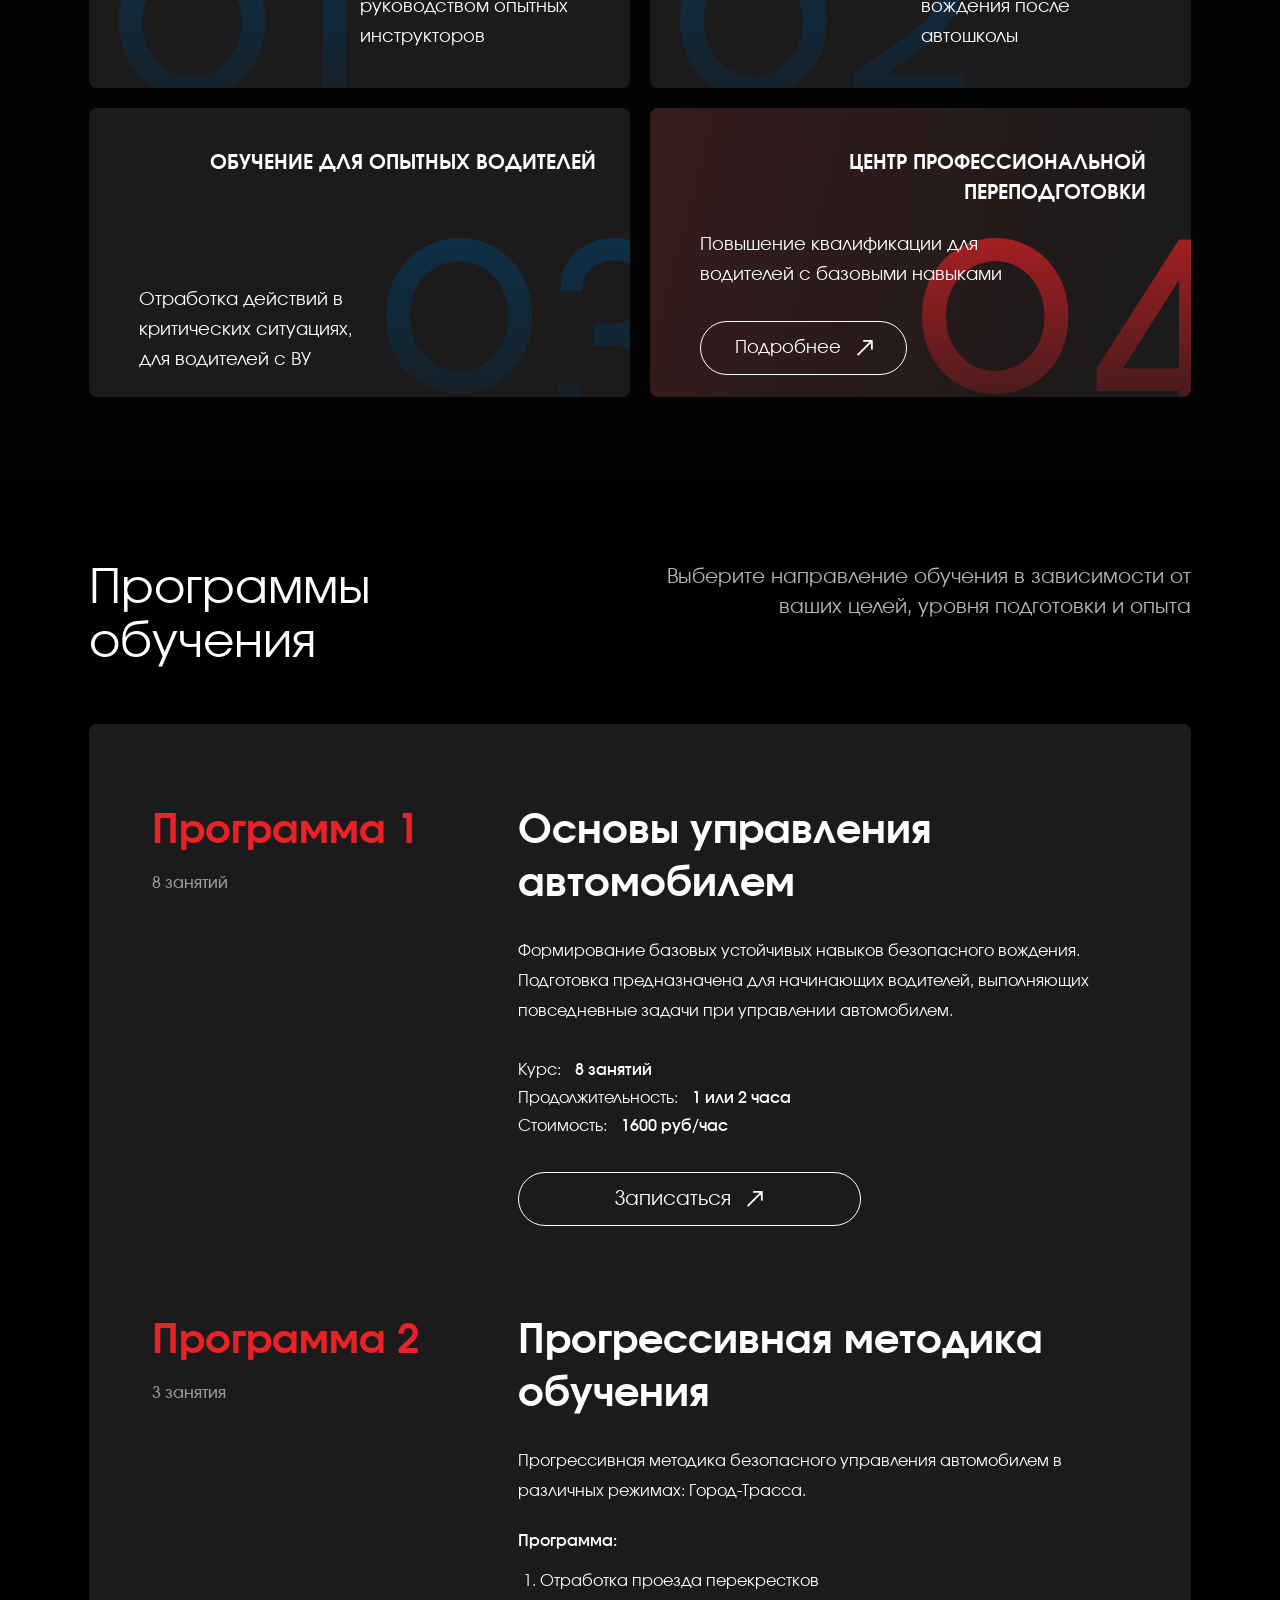
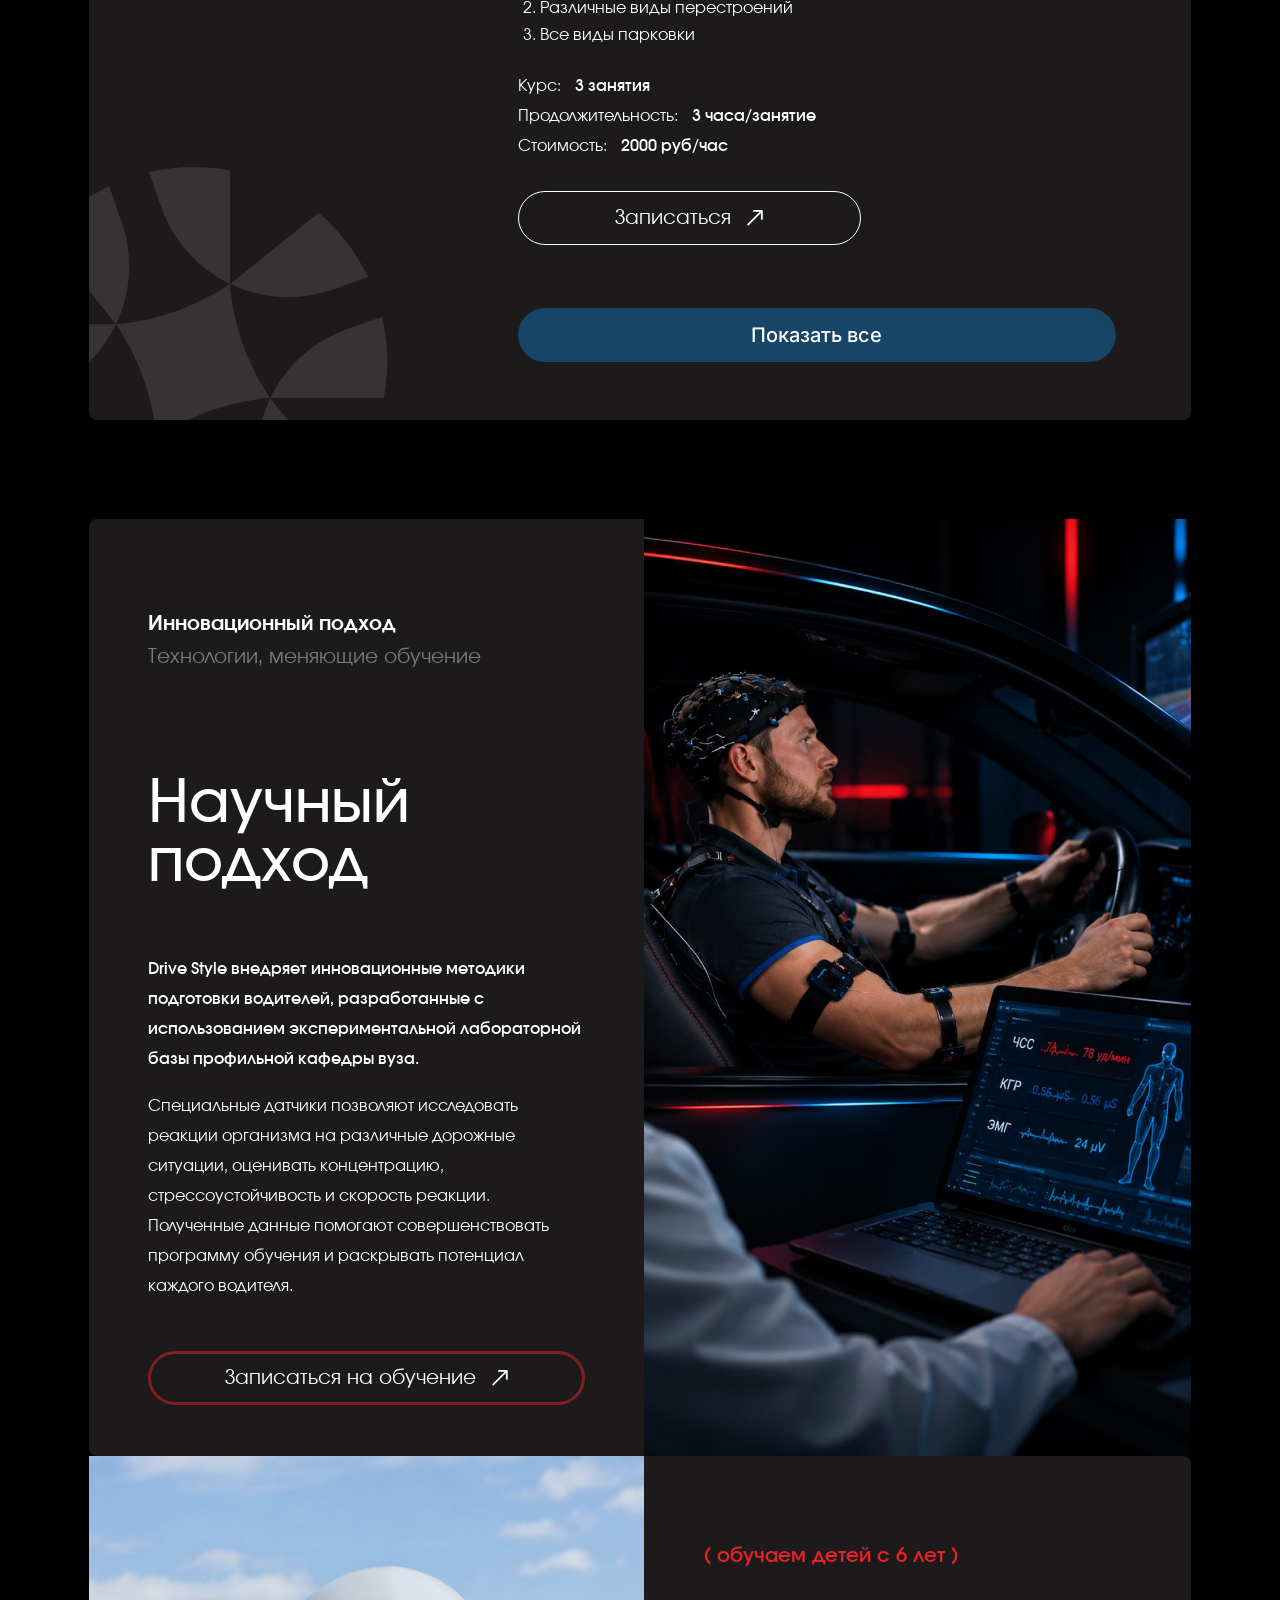
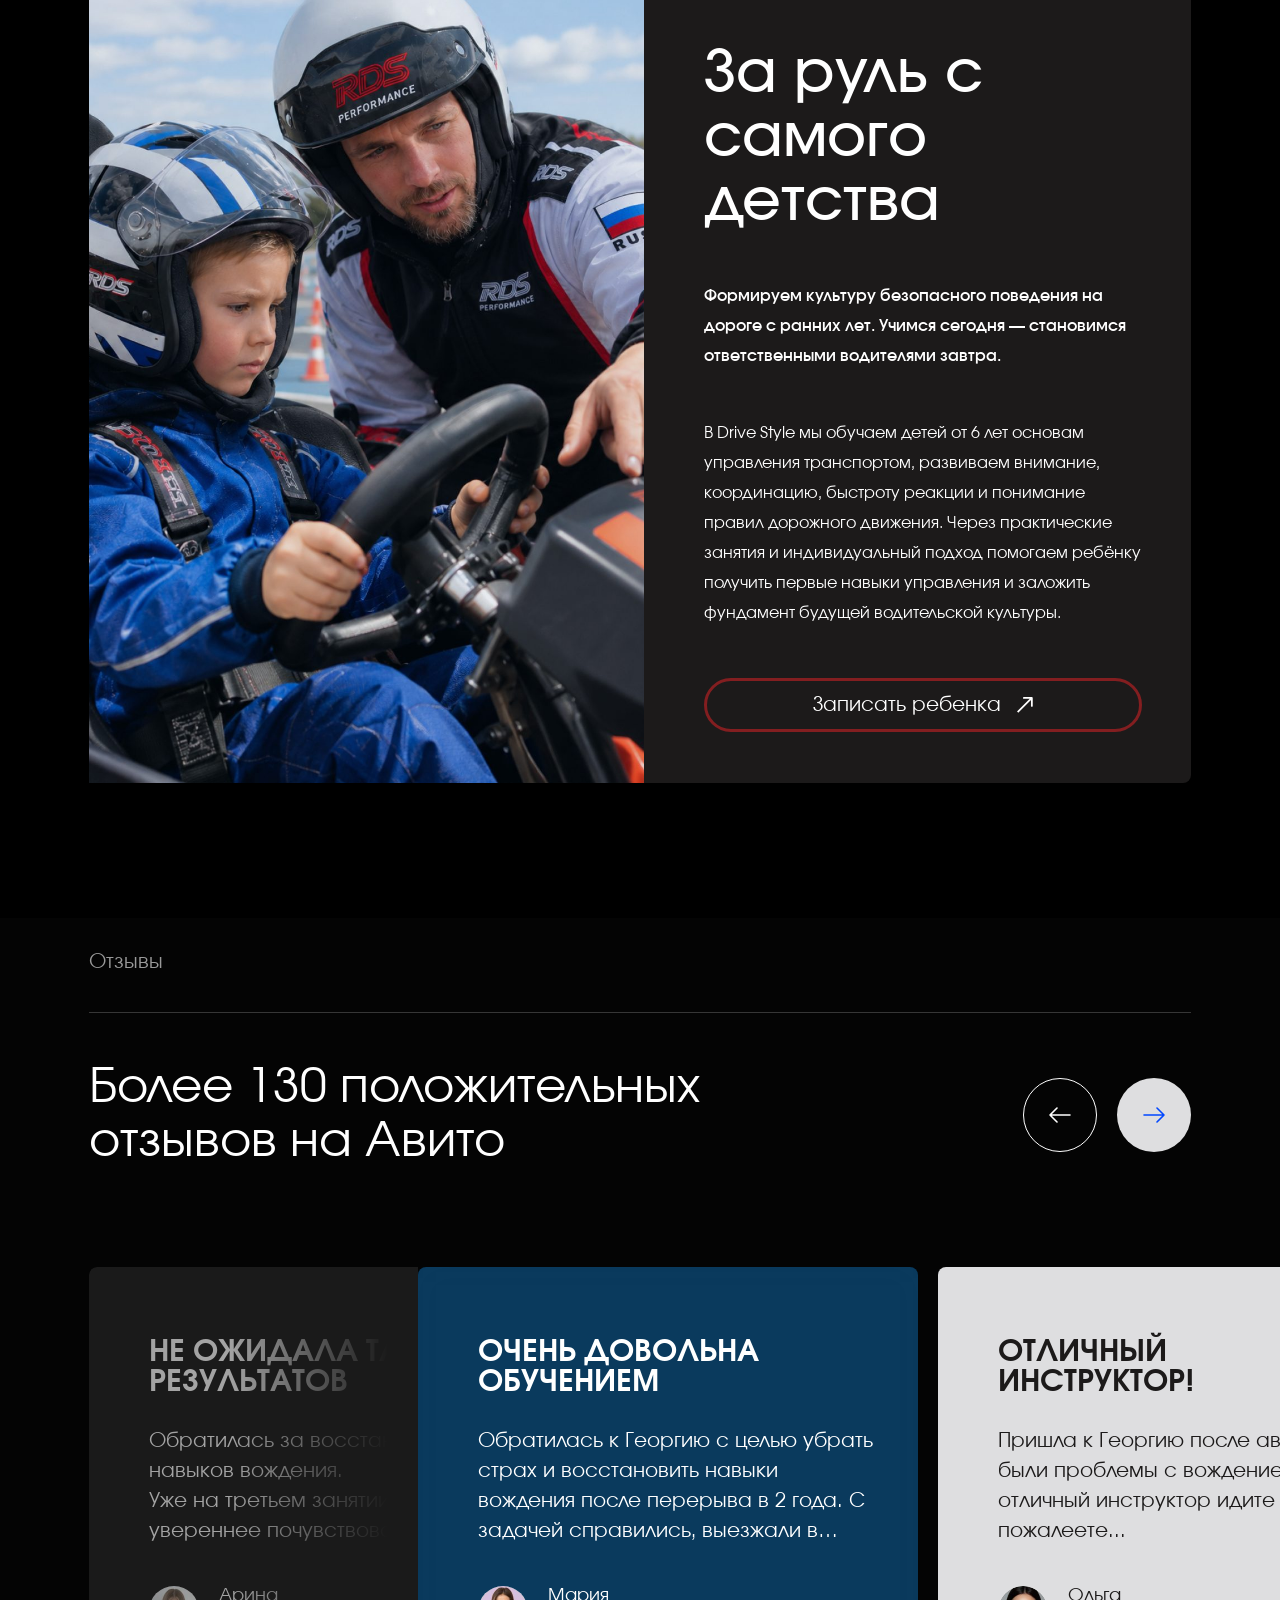
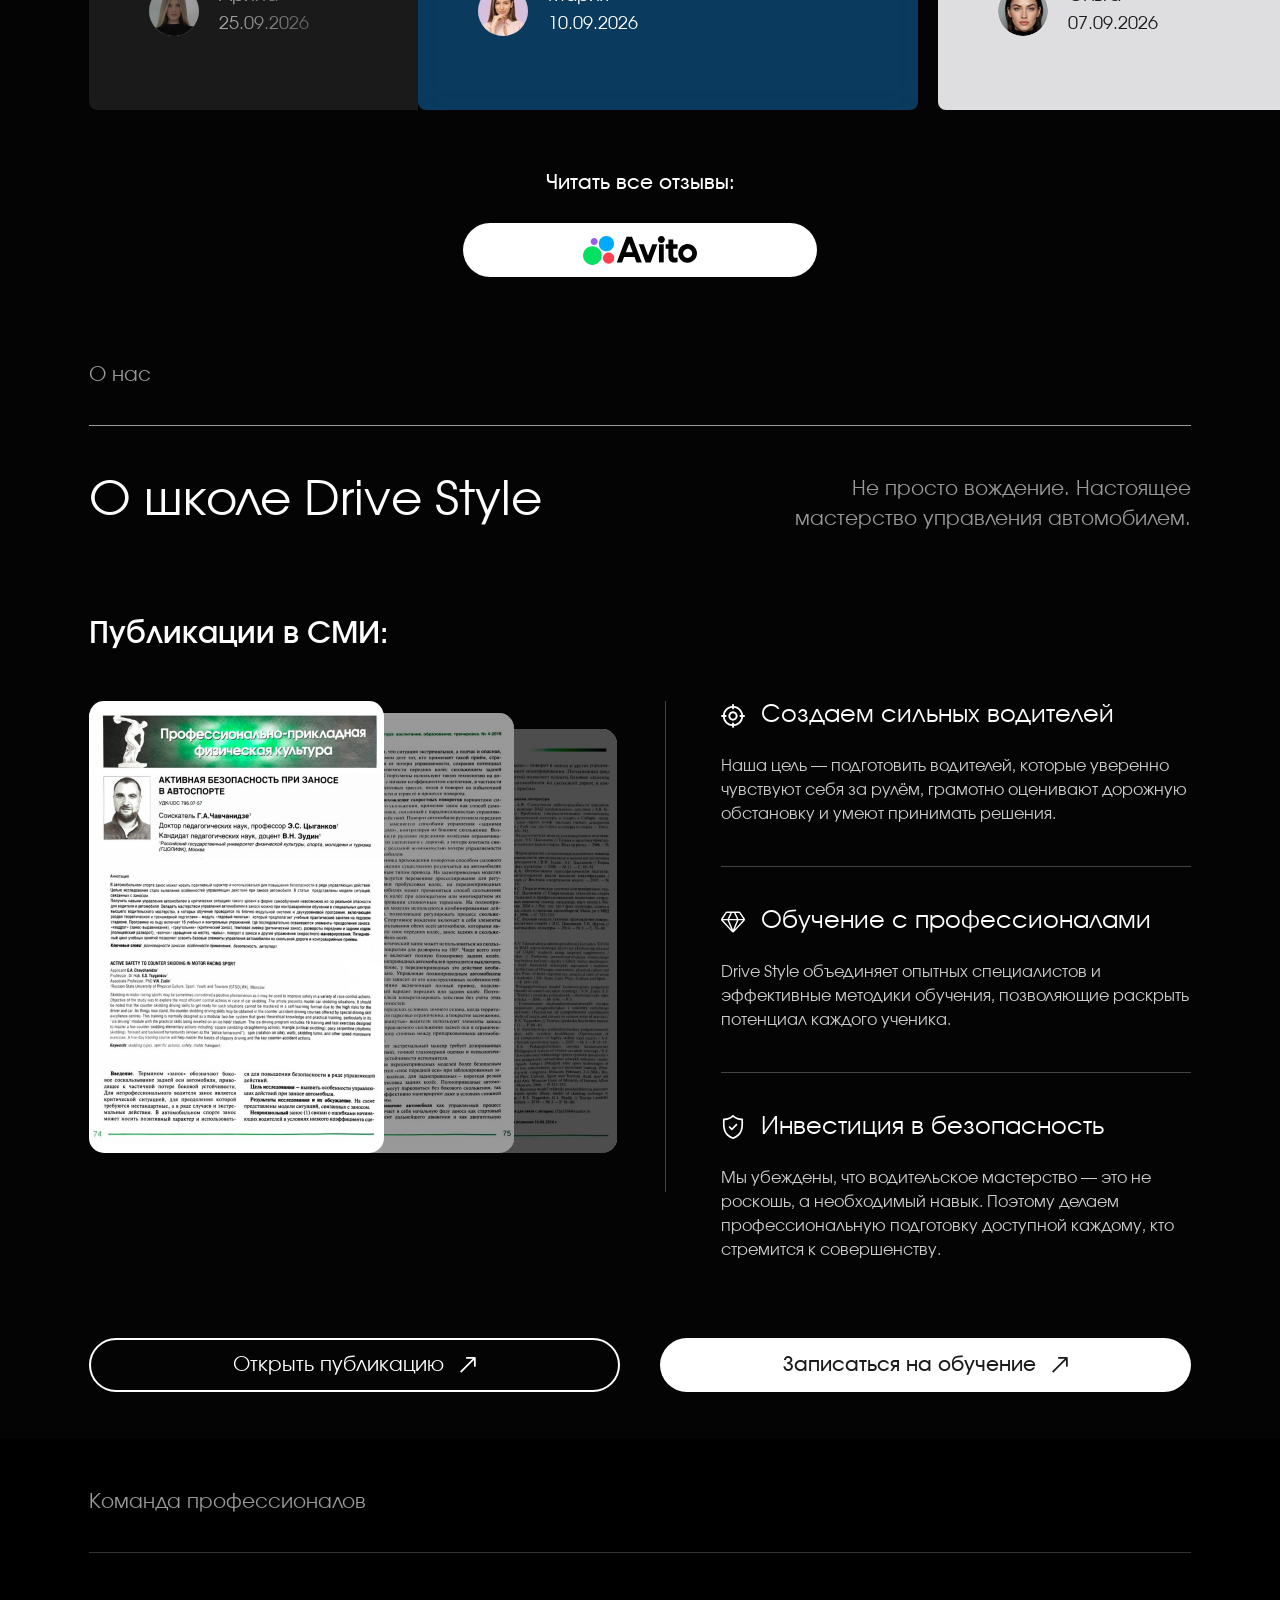
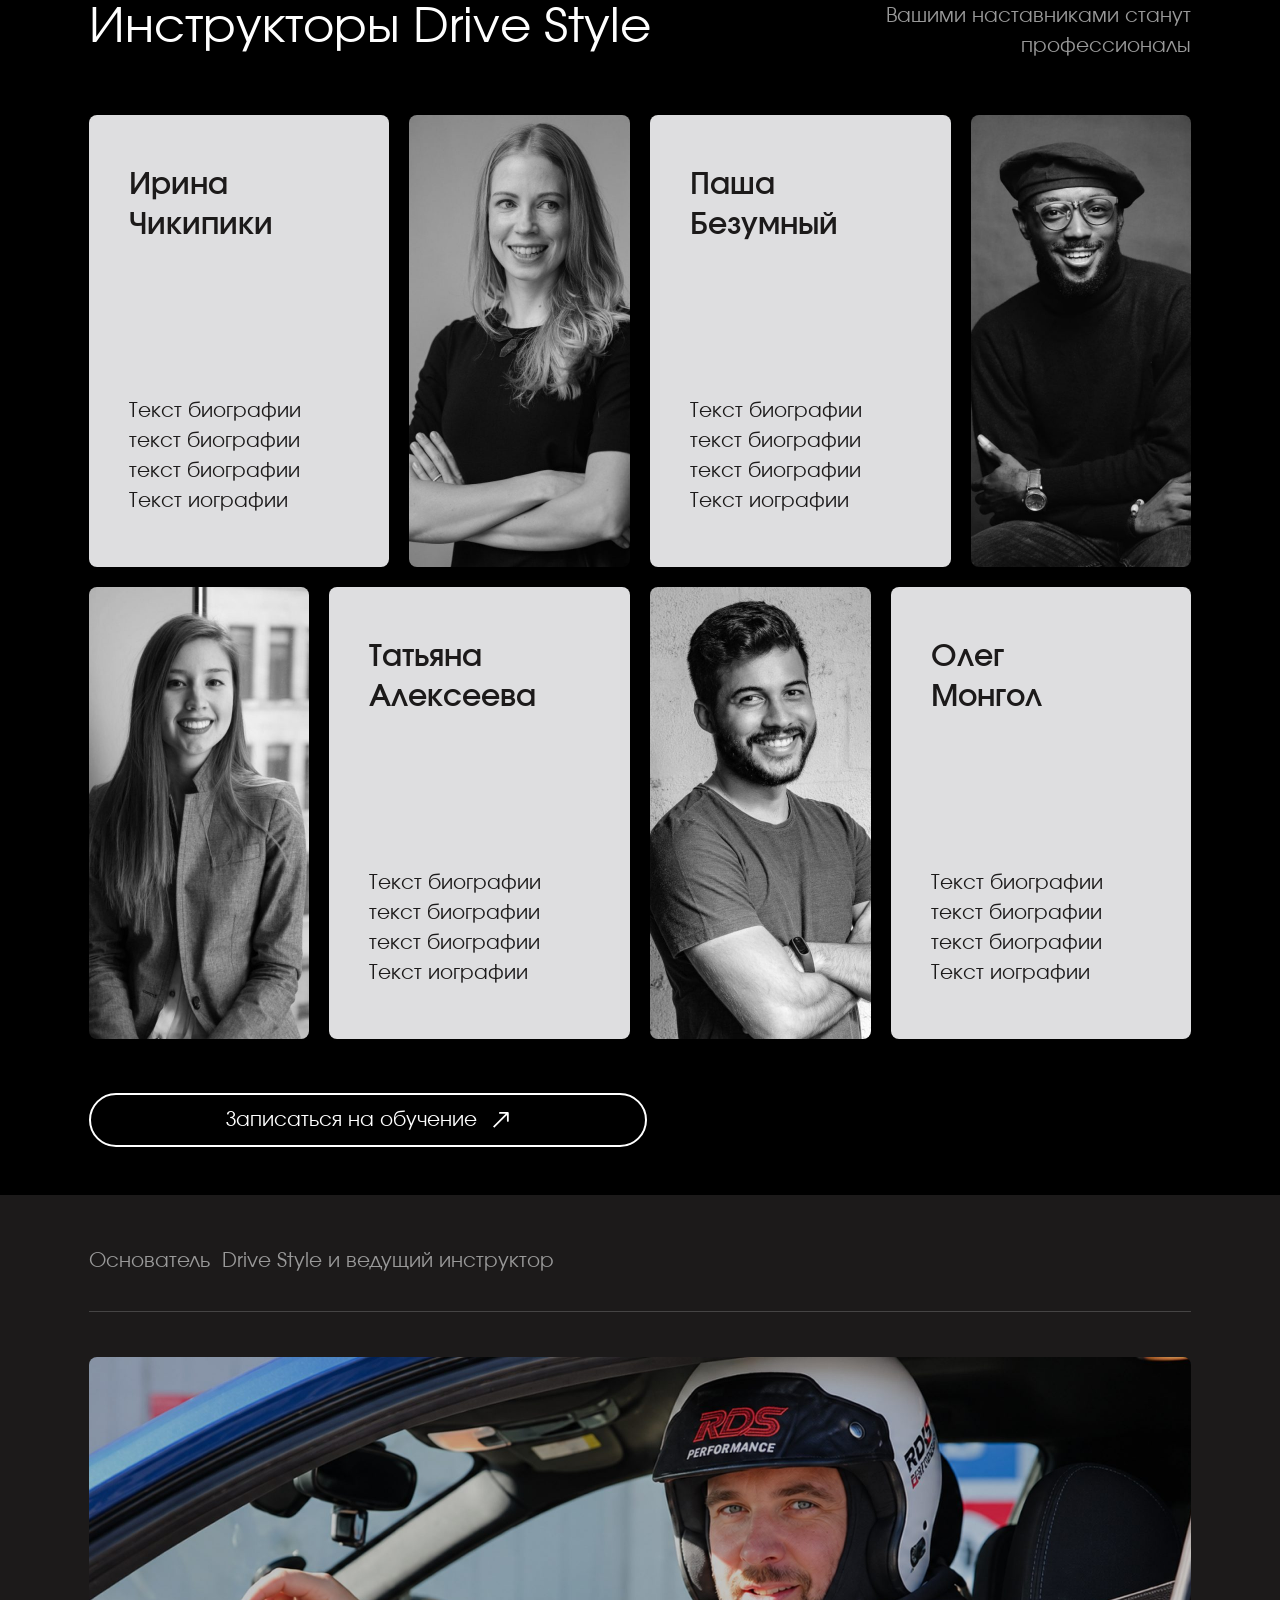
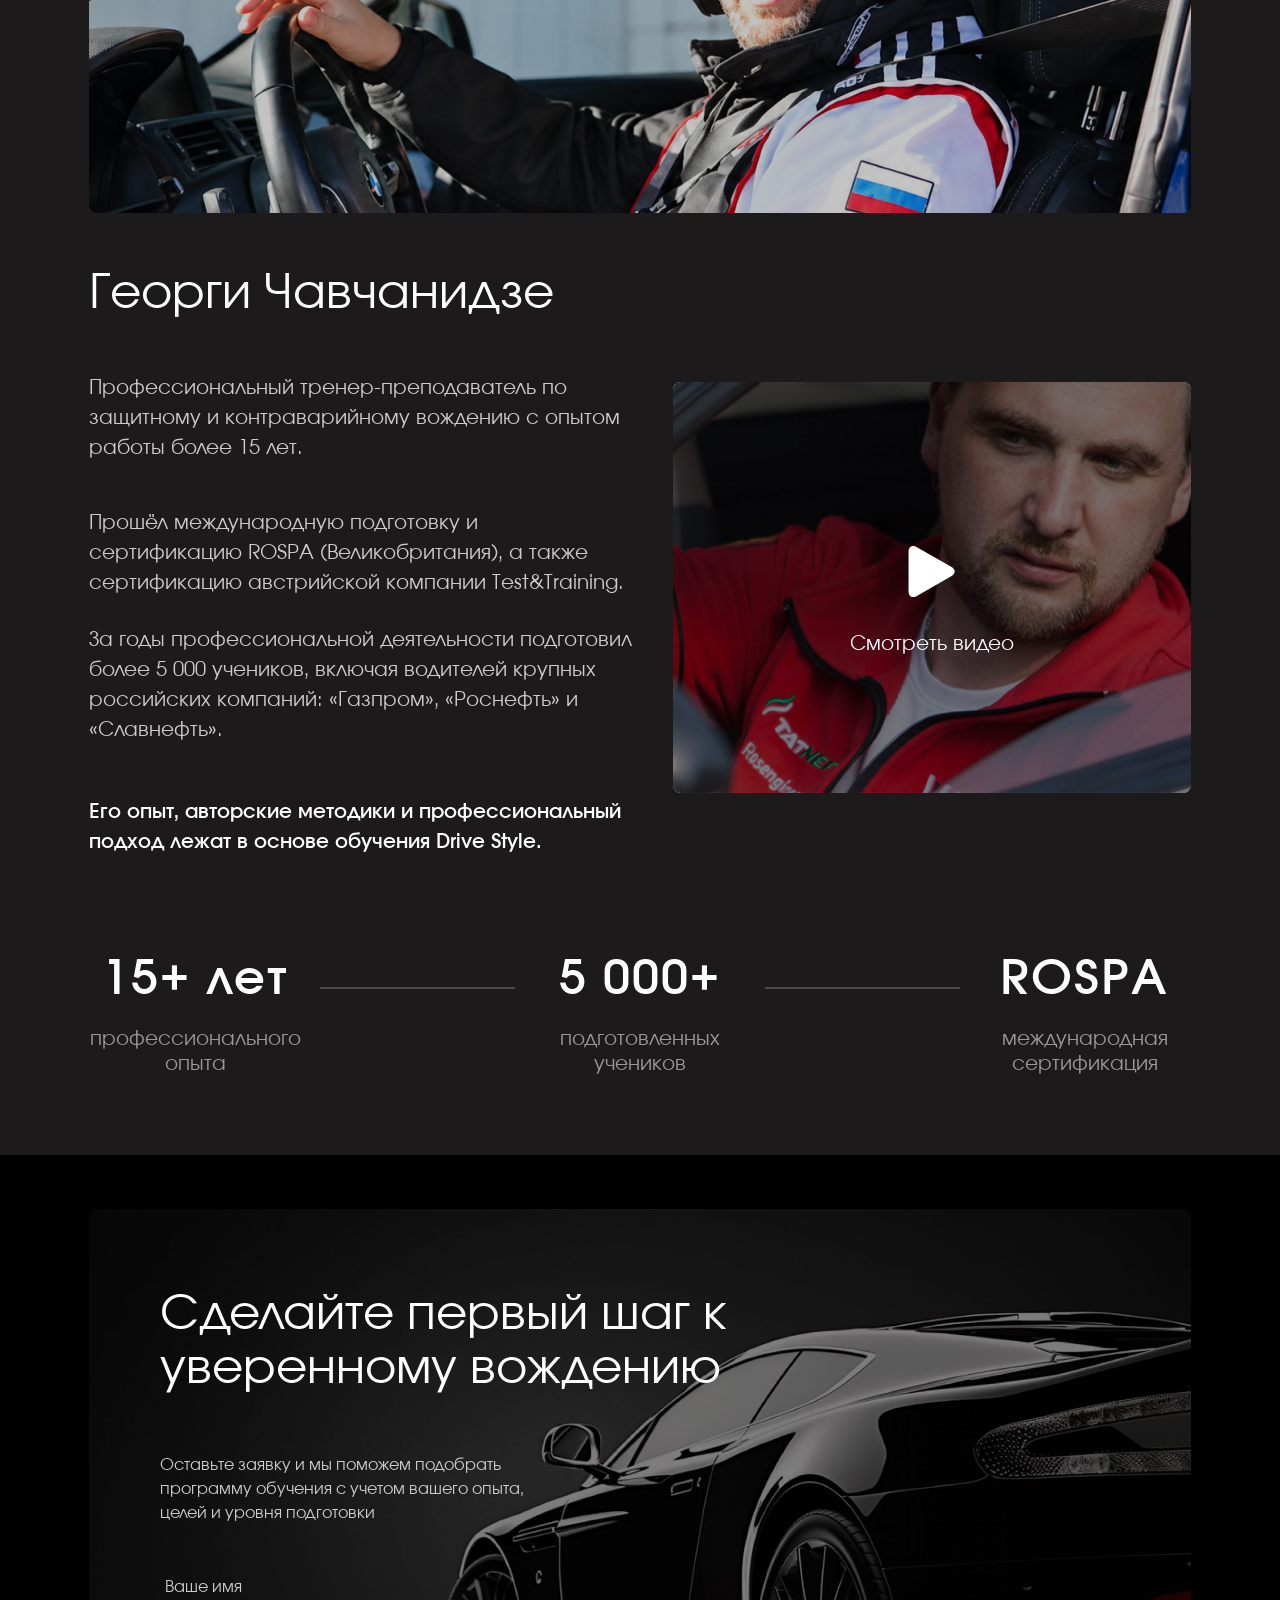
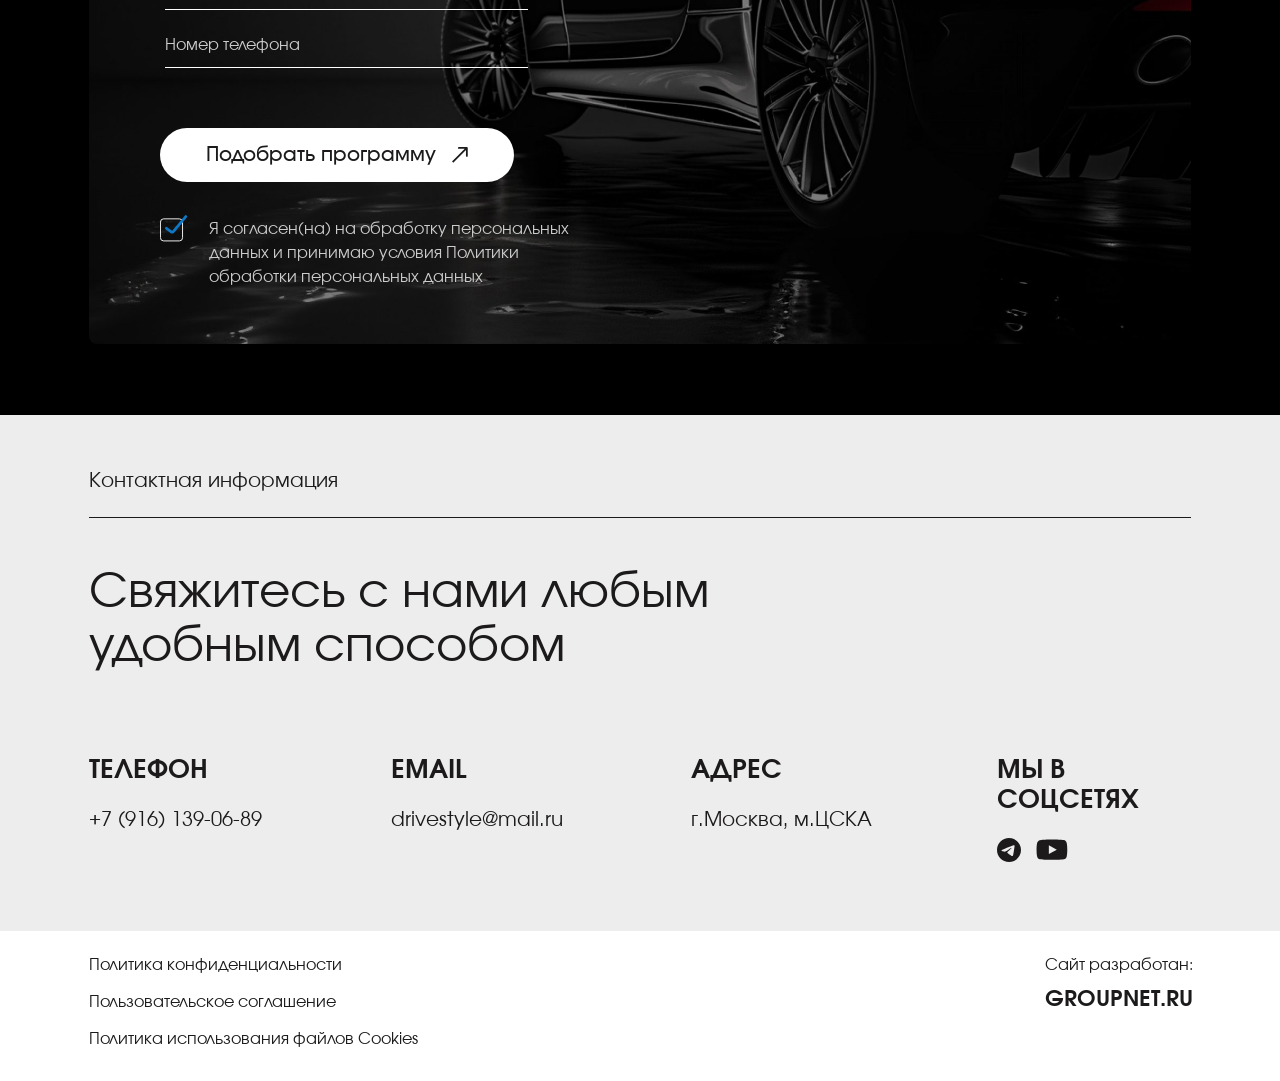
==== commit a37389bb: "Инструкторы: блок показан" ====
--- a/index.html
+++ b/index.html
@@ -25,7 +25,7 @@
     <nav class="header__nav header__nav--left">
       <a href="#programs">Программы</a>
       <a href="#about">О нас</a>
-      <a href="#instructors" data-instructors-link hidden>Инструкторы</a>
+      <a href="#instructors" data-instructors-link>Инструкторы</a>
     </nav>
     <a class="header__logo" href="#top" aria-label="Drive Style — на главную"><img src="assets/img/logo.png" width="243" height="72" alt="Drive Style"></a>
     <nav class="header__nav header__nav--right">
@@ -48,7 +48,7 @@
   <nav class="mmenu__nav">
     <a href="#programs" data-menu-close>Программы</a>
     <a href="#about" data-menu-close>О нас</a>
-    <a href="#instructors" data-menu-close data-instructors-link hidden>Инструкторы</a>
+    <a href="#instructors" data-menu-close data-instructors-link>Инструкторы</a>
     <a href="#reviews" data-menu-close>Отзывы</a>
     <a href="#contacts" data-menu-close>Контакты</a>
   </nav>
@@ -344,8 +344,8 @@
   </div>
 </section>
 
-<!-- INSTRUCTORS: блок временно скрыт. Показать: убрать класс is-hidden у section и атрибут hidden у ссылок data-instructors-link -->
-<section class="instructors is-hidden" id="instructors">
+<!-- INSTRUCTORS: скрыть — добавить класс is-hidden у section и атрибут hidden у ссылок data-instructors-link -->
+<section class="instructors" id="instructors">
   <div class="container">
     <div class="shead reveal">
       <div class="shead__label trim">Команда профессионалов</div>
--- a/css/style.css
+++ b/css/style.css
@@ -0,0 +1,637 @@
+/* Drive Style — landing */
+@font-face{font-family:"Involve";src:url(../assets/fonts/involve-regular.woff) format("woff");font-weight:400;font-display:swap}
+@font-face{font-family:"Involve";src:url(../assets/fonts/involve-medium.woff) format("woff");font-weight:500;font-display:swap}
+@font-face{font-family:"Involve";src:url(../assets/fonts/involve-semibold.woff) format("woff");font-weight:600;font-display:swap}
+@font-face{font-family:"Involve";src:url(../assets/fonts/involve-bold.woff) format("woff");font-weight:700;font-display:swap}
+@font-face{font-family:"Syne";src:url(../assets/fonts/syne-400.woff) format("woff");font-weight:400;font-display:swap}
+@font-face{font-family:"Inter";src:url(../assets/fonts/inter-500.woff) format("woff");font-weight:500;font-display:swap}
+
+:root{
+  --c-dark:#1c1a1a;
+  --c-red:#e92227;
+  --c-blue:#1171b6;
+  --c-gray:#999;
+  --gutter:100px;
+}
+*,*::before,*::after{box-sizing:border-box}
+html{-webkit-text-size-adjust:100%;scroll-behavior:smooth}
+body{margin:0;background:#000;color:#fff;font-family:"Involve",Arial,sans-serif;font-weight:400;font-size:16px;line-height:1.5;-webkit-font-smoothing:antialiased;-moz-osx-font-smoothing:grayscale;overflow-x:hidden}
+img,video{display:block;max-width:100%}
+a{color:inherit;text-decoration:none}
+h1,h2,h3,h4,p,ol,ul{margin:0}
+ul,ol{padding:0;list-style:none}
+button{font:inherit;color:inherit;background:none;border:0;padding:0;cursor:pointer}
+input{font:inherit}
+b,strong{font-weight:700}
+[hidden]{display:none!important}
+
+/* обрезка текстового блока по высоте заглавных — как в макете */
+.trim{text-box:trim-both cap alphabetic}
+
+.container{width:100%;max-width:1440px;margin:0 auto;padding:0 var(--gutter)}
+
+/* ---------- кнопки ---------- */
+.btn{position:relative;display:inline-flex;align-items:center;justify-content:center;gap:16px;height:54px;padding:0 24px;border-radius:100px;font-size:20px;line-height:36px;font-weight:400;color:#fff;white-space:nowrap;transition:transform .35s cubic-bezier(.2,.7,.3,1),background-color .3s,border-color .3s,color .3s}
+.btn>span{text-box:trim-both cap alphabetic}
+.btn__ar{width:16px;height:16px;flex:none;transition:transform .35s}
+.btn:hover{transform:scale(1.04)}
+.btn:hover .btn__ar{transform:translate(2px,-2px)}
+.btn:active{transform:scale(.98)}
+.btn--blue{border:3px solid rgba(17,113,183,.5)}
+.btn--blue:hover{background:rgba(17,113,183,.25)}
+.btn--line{border:1px solid #fff}
+.btn--line2{border:2px solid #fff}
+.btn--line:hover,.btn--line2:hover{background:rgba(255,255,255,.1)}
+.btn--red{border:3px solid rgba(233,34,39,.5)}
+.btn--red:hover{background:rgba(233,34,39,.2)}
+.btn--white{background:#fff;color:var(--c-dark);font-weight:500}
+.btn--white:hover{background:#ededed}
+
+/* ---------- шапка ---------- */
+.header{background:#000;position:relative;z-index:20}
+.header__in{display:flex;align-items:center;justify-content:space-between;height:126px}
+.header__nav{display:flex;align-items:center;gap:39px;font-size:20px;line-height:1.33;color:#b6b6b6;flex:1}
+.header__nav--right{justify-content:flex-end}
+.header__nav a{transition:color .25s}
+.header__nav a:hover{color:#fff}
+.header__nav .header__phone{color:#fff;font-weight:500}
+.header__logo{flex:none;display:block;width:243px;margin:0 20px;transition:transform .35s}
+.header__logo img,.mmenu__logo img{width:100%;height:auto}
+.header__logo:hover{transform:scale(1.04)}
+.header__mphone,.header__burger{display:none}
+
+/* ---------- первый экран ---------- */
+.hero{background:#080807}
+.hero__in{text-align:center;padding-top:91px}
+.hero__title{font-size:65px;line-height:1.1;font-weight:400;max-width:1110px;margin:0 auto}
+.hero__sub{margin:66px auto 0;max-width:386px;font-size:20px;line-height:30px;color:#e1e1e1}
+.hero__sub b{font-weight:700}
+.hero__btn{margin-top:59px;width:354px}
+.hero__media{margin-top:4px;height:456px;overflow:hidden}
+.hero__media img,.hero__media video{width:100%;height:100%;object-fit:cover}
+
+/* ---------- заголовок секции ---------- */
+.shead__label{font-size:20px;line-height:24px;color:var(--c-gray);padding-bottom:38px;border-bottom:1px solid rgba(141,141,141,.36)}
+.shead--tight .shead__label{padding-bottom:24px}
+.shead__title{margin-top:48px;font-size:48px;line-height:54px;font-weight:400}
+.shead__row{display:flex;justify-content:space-between;align-items:flex-start;gap:40px}
+.shead__desc{margin-top:48px;max-width:421px;font-size:20px;line-height:30px;color:var(--c-gray);text-align:right}
+.shead--dark .shead__label{color:var(--c-dark);border-color:var(--c-dark)}
+.shead--dark .shead__title{color:var(--c-dark)}
+
+/* ---------- уровни ---------- */
+.levels{background:#040404;padding:81px 0 84px}
+.levels .shead__label{color:#b6b6b6}
+.levels__grid{margin-top:54px;display:grid;grid-template-columns:1fr 1fr;gap:20px}
+.lcard{position:relative;height:289px;border-radius:8px;background:#1c1a1a;overflow:hidden;transition:transform .45s cubic-bezier(.2,.7,.3,1)}
+.lcard:hover{transform:scale(1.02)}
+.lcard__num{position:absolute;left:15px;top:20px;font-family:"Syne",sans-serif;font-size:300px;line-height:360px;font-weight:400;color:transparent;background:linear-gradient(180deg,#063b60 0%,rgba(6,59,96,0) 100%);-webkit-background-clip:text;background-clip:text;pointer-events:none;user-select:none;transition:transform .6s cubic-bezier(.2,.7,.3,1)}
+.lcard:hover .lcard__num{transform:translateY(-10px)}
+.lcard__title{position:absolute;top:40px;left:60px;font-size:20px;line-height:30px;font-weight:700;text-transform:uppercase}
+.lcard__text{position:absolute;left:340px;top:163px;width:220px;font-size:18px;line-height:30px}
+.lcard--3 .lcard__num{left:282px;top:6px}
+.lcard--3 .lcard__title{left:auto;right:34px;text-align:right}
+.lcard--3 .lcard__text{left:50px;top:177px}
+.lcard--4{background:linear-gradient(105deg,rgba(233,34,39,.13) 0%,rgba(233,34,39,0) 85%),#1c1a1a}
+.lcard--4 .lcard__num{left:257px;top:6px;background-image:linear-gradient(180deg,#e92227 0%,rgba(233,34,39,0) 100%)}
+.lcard--4 .lcard__title{left:auto;right:45px;text-align:right}
+.lcard--4 .lcard__text{left:50px;top:122px;width:330px}
+.lcard__btn{position:absolute;left:50px;top:213px;width:207px;font-size:18px}
+
+/* ---------- программы ---------- */
+.programs{background:#000;padding:81px 0 59px}
+.programs__head{display:flex;justify-content:space-between;align-items:flex-start;gap:40px}
+.programs__title{font-size:48px;line-height:54px;font-weight:400}
+.programs__desc{max-width:544px;font-size:20px;line-height:30px;color:#b6b6b6;text-align:right}
+.programs__panel{position:relative;margin-top:54px;padding:81px 63px 58px;border-radius:8px;background:#1c1a1a;overflow:hidden}
+.programs__mark{position:absolute;left:0;bottom:0;width:299px;height:253px;pointer-events:none}
+.programs__list{position:relative}
+.prog{display:grid;grid-template-columns:366px minmax(0,1fr)}
+.prog+.prog{margin-top:89px}
+.prog--more{display:none}
+.programs__panel.is-open .prog--more{display:grid}
+.prog__num{font-size:40px;line-height:53px;font-weight:700;color:var(--c-red)}
+.prog__count{margin-top:10px;font-size:16px;line-height:30px;font-weight:500;color:rgba(255,255,255,.57)}
+.prog__title{font-size:40px;line-height:53px;font-weight:700;max-width:748px}
+.prog__desc{margin-top:25px;max-width:612px;font-size:16px;line-height:30px}
+.prog__desc p+p{margin-top:30px}
+.prog__plan{margin-top:20px;font-size:16px}
+.prog__plan-title{font-weight:600;line-height:30px}
+.prog__plan ol{margin-top:12px;list-style:decimal;padding-left:22px}
+.prog__plan li{line-height:27px}
+.prog__facts{margin-top:30px;padding-bottom:2px;font-size:16px;line-height:28px}
+.prog__plan+.prog__facts{margin-top:22px;padding-bottom:0;line-height:30px}
+.prog__facts b{font-weight:600;margin-left:14px}
+.prog__btn{margin-top:30px;width:343px}
+.programs__more{position:relative;display:flex;align-items:center;justify-content:center;margin:63px 0 0 366px;width:598px;height:54px;border-radius:100px;background:rgba(17,113,182,.5);font-family:"Inter",sans-serif;font-weight:500;font-size:20px;line-height:24px;transition:transform .35s cubic-bezier(.2,.7,.3,1),background-color .3s}
+.programs__more:hover{transform:scale(1.03);background:rgba(17,113,182,.75)}
+
+/* ---------- научный подход / дети ---------- */
+.features{background:#000;padding:40px 0 135px}
+.frow{display:grid;grid-template-columns:625fr 615fr}
+.frow--rev{grid-template-columns:625fr 615fr}
+.fcard{display:flex;flex-direction:column;align-items:flex-start;min-height:833px;background:#1c1a1a;padding:90px 59px 51px}
+.fcard--left{border-radius:8px 0 0 8px}
+.fcard--right{border-radius:0 8px 8px 0;padding:85px 49px 51px 60px}
+.fimg{overflow:hidden}
+.fimg img{width:100%;height:100%;object-fit:cover;transition:transform .8s cubic-bezier(.2,.7,.3,1)}
+.frow:hover .fimg img{transform:scale(1.04)}
+.fcard__label{font-size:20px;line-height:30px}
+.fcard__label b{display:block;font-weight:700}
+.fcard__label span{display:block;margin-top:3px;color:rgba(255,255,255,.42)}
+.fcard__label--red{color:var(--c-red);font-weight:600}
+.fcard__title{font-size:60px;font-weight:500;max-width:506px}
+.fcard__title--1{margin-top:103px;line-height:.99}
+.fcard__title--2{margin-top:71px;line-height:1.07}
+.fcard__text{max-width:506px;font-size:16px;line-height:30px}
+.fcard__title--1+.fcard__text{margin-top:60px}
+.fcard__title--2+.fcard__text{margin-top:47px}
+.fcard__text p+p{margin-top:47px}
+.fcard--left .fcard__text p+p{margin-top:17px}
+.fcard__lead{font-weight:600}
+.fcard__text{margin-bottom:50px}
+.fcard__btn{margin-top:auto;width:100%;max-width:506px}
+.more-link{display:none;font-size:12px;line-height:18px;color:#fff;text-decoration:underline;text-underline-offset:3px}
+
+/* ---------- отзывы ---------- */
+.reviews{background:#040404;padding:32px 0 54px;overflow:hidden}
+.reviews .shead__row{align-items:center}
+.reviews__arrows{display:flex;gap:20px;margin-top:48px;flex:none}
+.rarrow{display:flex;align-items:center;justify-content:center;width:74px;height:74px;border-radius:50%;transition:transform .3s,background-color .3s,opacity .3s}
+.rarrow svg{width:22px;height:16px}
+.rarrow--prev{border:1px solid #fff;color:#fff}
+.rarrow--next{background:#dedee0;color:#0147ff}
+.rarrow:hover{transform:scale(1.07)}
+.rarrow:disabled{opacity:.55;cursor:default;transform:none}
+.reviews__track{position:relative;margin-top:98px;height:443px}
+.rcard{position:absolute;top:0;left:0;width:500px;height:443px;padding:70px 30px 0 60px;border-radius:8px;background:#1a1a1a;color:#fff;transition:transform .6s cubic-bezier(.2,.7,.3,1),background-color .6s,color .6s,opacity .6s;will-change:transform}
+.rcard.is-active{background:rgba(17,113,182,.5);-webkit-backdrop-filter:blur(15.7px);backdrop-filter:blur(15.7px);z-index:3}
+.rcard.is-next{background:#dedee0;color:var(--c-dark);z-index:2}
+.rcard.is-prev{z-index:1;--pl:60px;clip-path:inset(0 calc(100% - var(--vis,370px)) 0 0 round 8px 0 0 8px)}
+.rcard.is-prev>*{opacity:.6;-webkit-mask-image:linear-gradient(90deg,#000 calc(var(--vis,370px) - var(--pl) - 190px),transparent calc(var(--vis,370px) - var(--pl) - 30px));mask-image:linear-gradient(90deg,#000 calc(var(--vis,370px) - var(--pl) - 190px),transparent calc(var(--vis,370px) - var(--pl) - 30px))}
+.rcard.is-jump{transition:none!important;opacity:0}
+.rcard.is-far{opacity:0;pointer-events:none;clip-path:none}
+.rcard__title{max-width:320px;min-height:60px;font-size:30px;line-height:30px;font-weight:700;text-transform:uppercase}
+.rcard__text{margin-top:29px;max-width:400px;height:120px;font-size:20px;line-height:30px;display:-webkit-box;-webkit-line-clamp:4;-webkit-box-orient:vertical;overflow:hidden}
+.rcard__author{display:flex;align-items:flex-start;gap:20px;margin-top:36px;font-size:18px;line-height:28px}
+.rcard__author img{width:50px;height:50px;border-radius:50%;object-fit:cover;margin-top:4px}
+.reviews__all{margin-top:55px;display:flex;flex-direction:column;align-items:center}
+.reviews__all-label{font-size:20px;line-height:36px;font-weight:500;text-box:trim-both cap alphabetic}
+.reviews__avito{margin-top:22px;width:354px}
+
+/* ---------- о нас ---------- */
+.about{background:#040404;padding:32px 0 47px}
+.about .shead__label{border-color:#999}
+.about__pubs-title{margin-top:80px;font-size:30px;line-height:40px;font-weight:600}
+.about__grid{display:flex;align-items:flex-start;margin-top:47px}
+.pubs{position:relative;flex:none;width:543px;height:452px;margin-right:76px}
+.pub{position:absolute;display:block;border-radius:15px;overflow:hidden;transition:transform .45s cubic-bezier(.2,.7,.3,1)}
+.pub img{width:100%;height:100%;object-fit:cover}
+.pub:nth-child(1){left:0;top:0;width:295px;height:452px;z-index:3}
+.pub:nth-child(2){left:147px;top:12px;width:287px;height:440px;z-index:2}
+.pub:nth-child(3){left:266px;top:28px;width:277px;height:424px;z-index:1}
+.pub:hover{transform:translateY(-8px)}
+.about__divider{flex:none;width:1px;height:491px;background:rgba(255,255,255,.25)}
+.about__list{margin-left:62px;flex:1;max-width:558px}
+.afeat+.afeat{margin-top:40px;padding-top:40px;border-top:1px solid rgba(255,255,255,.25)}
+.afeat__head{display:flex;align-items:center;gap:16px;min-height:24px}
+.afeat__head img{width:24px;height:24px;flex:none}
+.afeat__head h4{font-size:24px;line-height:1.2;font-weight:400}
+.afeat p{margin-top:24px;font-size:16px;line-height:24px;color:#ccc}
+.about__btns{display:flex;justify-content:space-between;align-items:center;margin-top:76px}
+.about__btn{width:558px}
+
+/* ---------- инструкторы ---------- */
+.instructors{background:#000;padding:51px 0 48px}
+.instructors.is-hidden{display:none}
+.instr__grid{margin-top:54px;display:grid;grid-template-columns:1fr 1fr;gap:20px}
+.instr{display:flex;gap:20px}
+.instr:nth-child(4n+3),.instr:nth-child(4n+4){flex-direction:row-reverse}
+.instr__info,.instr__photo{flex:1 1 0;min-width:0;height:452px;border-radius:8px;overflow:hidden}
+.instr__info{display:flex;flex-direction:column;justify-content:space-between;padding:50px 40px 51px;background:#dedee0;color:var(--c-dark)}
+.instr__name{font-size:30px;line-height:40px;font-weight:600}
+.instr__bio{font-size:20px;line-height:30px;max-width:215px}
+.instr__photo img{width:100%;height:100%;object-fit:cover;filter:grayscale(1);transition:transform .7s cubic-bezier(.2,.7,.3,1),filter .5s}
+.instr:hover .instr__photo img{transform:scale(1.05)}
+.instr__btns{margin-top:54px;display:flex}
+.instr__btn{width:558px}
+.instr__all{display:none}
+
+/* ---------- основатель ---------- */
+.founder{background:#1c1a1a;padding:54px 0 78px}
+.founder__photo{margin-top:45px;height:456px;border-radius:8px;overflow:hidden;position:relative}
+.founder__photo img{width:100%;height:100%;object-fit:cover}
+.founder__name{margin-top:54px;font-size:48px;line-height:54px;font-weight:400}
+.founder__cols{margin-top:52px;display:flex;justify-content:space-between;align-items:flex-start;gap:40px}
+.founder__text{max-width:612px;font-size:20px;line-height:30px;color:#ccc}
+.founder__text p:nth-child(2){margin-top:45px}
+.founder__text p:nth-child(3){margin-top:27px}
+.founder__text p:nth-child(n+4){margin-top:52px}
+.founder__accent{color:#fff;font-weight:600}
+.founder__more{display:none}
+.founder__video{position:relative;flex:none;width:518px;height:411px;margin-top:9px;border-radius:8px;overflow:hidden;display:block}
+.founder__video>img{width:100%;height:100%;object-fit:cover;transition:transform .7s cubic-bezier(.2,.7,.3,1)}
+.founder__video:hover>img{transform:scale(1.05)}
+.founder__play{position:absolute;left:50%;top:164px;transform:translateX(-50%);display:flex;flex-direction:column;align-items:center;white-space:nowrap;font-size:20px;line-height:54px}
+.founder__play img{width:52px;height:52px;transition:transform .35s}
+.founder__video:hover .founder__play img{transform:scale(1.12)}
+.founder__play span{margin-top:19px}
+.stats{margin-top:96px;width:calc(100% + 22px);display:grid;grid-template-columns:213px 1fr 213px 1fr 213px;align-items:start}
+.stat{text-align:center}
+.stat__num{font-size:48px;line-height:54px;font-weight:600;letter-spacing:.04em;white-space:nowrap}
+.stat__cap{margin-top:20px;font-size:20px;line-height:25px;color:var(--c-gray)}
+.stat__line{justify-self:center;width:100%;max-width:195.5px;height:2px;margin-top:34px;background:rgba(255,255,255,.21)}
+
+/* ---------- форма ---------- */
+.cta{background:#000;padding:54px 0 71px}
+.cta__card{position:relative;min-height:692px;padding:79px 71px 55px;border-radius:8px;background:#111 url(../assets/img/cta.jpg) center/cover no-repeat;overflow:hidden}
+.cta__title{max-width:586px;font-size:48px;line-height:54px;font-weight:400}
+.cta__desc{margin-top:57px;max-width:385px;font-size:16px;line-height:24px;color:#ccc}
+.cta__form{margin-top:40.5px;max-width:420px}
+.hp{position:absolute;left:-9999px;width:1px;height:1px;opacity:0}
+.field{display:block;margin-left:5px;width:363.5px}
+.field+.field{margin-top:13px}
+.field input{display:block;width:100%;height:45px;padding:0;border:0;border-bottom:1px solid #fff;border-radius:0;background:transparent;color:#fff;font-size:16px;line-height:24px;outline:none;transition:border-color .3s}
+.field input::placeholder{color:#ccc;opacity:1}
+.field input:focus{border-color:var(--c-blue)}
+.field.is-error input{border-color:var(--c-red)}
+.cta__btn{margin-top:59.5px;width:354px}
+.consent{display:flex;align-items:flex-start;margin-top:33px;cursor:pointer;max-width:420px}
+.consent input{position:absolute;opacity:0;width:1px;height:1px}
+.consent__box{flex:none;width:28.5px;height:27px;background:url("data:image/svg+xml,%3Csvg xmlns='http://www.w3.org/2000/svg' width='31' height='29' viewBox='0 0 31 29'%3E%3Crect x='.5' y='4' width='24.46' height='24' rx='3.5' fill='none' stroke='white'/%3E%3C/svg%3E") left top/100% 100% no-repeat}
+.consent input:checked+.consent__box{background-image:url(../assets/icons/checkbox.svg)}
+.consent input:focus-visible+.consent__box{outline:2px solid var(--c-blue);outline-offset:2px}
+.consent.is-error .consent__box{filter:drop-shadow(0 0 3px var(--c-red))}
+.consent__text{margin:2px 0 0 20.5px;max-width:368px;font-size:16px;line-height:24px;color:#ccc}
+.consent__text a{transition:color .25s}.consent__text a:hover{color:#fff;text-decoration:underline}
+.cta__msg{margin-top:16px;font-size:16px;line-height:24px}
+.cta__msg:empty{display:none}
+.cta__msg.is-ok{color:#7fd88f}
+.cta__msg.is-err{color:#ff8a8d}
+
+/* ---------- контакты ---------- */
+.contacts{background:#ededed;color:var(--c-dark);padding:54px 0 69px}
+.contacts__grid{margin-top:81px;display:grid;grid-template-columns:340fr 337fr 345fr 218fr}
+.contact h3{font-size:26px;line-height:30px;font-weight:700;text-transform:uppercase}
+.contact a,.contact span{display:inline-block;margin-top:20px;font-size:20px;line-height:30px}
+.contact a:hover{color:var(--c-blue)}
+.contact__socials{display:flex;align-items:center;gap:15px;margin-top:23px}
+.contact__socials a{margin:0;transition:transform .3s}
+.contact__socials a:hover{transform:scale(1.15)}
+
+/* ---------- подвал ---------- */
+.footer{background:#fff;color:var(--c-dark)}
+.footer__in{display:flex;justify-content:space-between;align-items:flex-start;padding-top:22px;padding-bottom:30px}
+.footer__docs{display:flex;flex-direction:column;gap:13px;font-size:16px;line-height:24px}
+.footer__docs a:hover,.footer__dev a:hover{color:var(--c-blue)}
+.footer__dev{display:flex;flex-direction:column;align-items:flex-start;font-size:16px;line-height:24px;margin-right:-2px}
+.footer__dev a{margin-top:7px;font-size:22px;line-height:30px;font-weight:700;text-transform:uppercase;transition:color .25s}
+
+/* ---------- фикс-кнопки ---------- */
+.fixed-btns{position:fixed;right:30px;bottom:30px;z-index:40;display:flex;flex-direction:column;gap:14px}
+.fbtn{display:flex;align-items:center;justify-content:center;width:57px;height:57px;border-radius:50%;background:rgba(255,255,255,.8);box-shadow:0 4px 20px rgba(0,0,0,.18);transition:transform .3s,opacity .3s,visibility .3s}
+.fbtn:hover{transform:scale(1.08)}
+.fbtn--phone{color:var(--c-red)}
+.fbtn--phone svg{width:22px;height:22px}
+.fbtn--up{color:#000;opacity:0;visibility:hidden}
+.fbtn--up svg{width:24px;height:13px}
+.fixed-btns.show-up .fbtn--up{opacity:1;visibility:visible}
+
+/* ---------- cookie ---------- */
+.cookie{position:fixed;left:0;right:0;bottom:0;z-index:50;background:#fff;color:#000;padding:28px 20px 30px;text-align:center;box-shadow:0 -6px 30px rgba(0,0,0,.25);transform:translateY(100%);transition:transform .5s cubic-bezier(.2,.7,.3,1)}
+.cookie.is-shown{transform:none}
+.cookie__text{max-width:953px;margin:0 auto;font-size:16px;line-height:18px}
+.cookie__text a{text-decoration:none}
+.cookie__text a:hover{text-decoration:underline}
+.cookie__btns{display:flex;justify-content:center;gap:12px;margin-top:25px}
+.cookie__btn{display:flex;align-items:center;justify-content:center;width:318px;height:49px;border-radius:39px;font-size:16px;line-height:22px;font-weight:500;letter-spacing:.5px;transition:transform .3s,background-color .3s}
+.cookie__btn:hover{transform:scale(1.03)}
+.cookie__btn--more{border:1px solid var(--c-dark);color:var(--c-dark)}
+.cookie__btn--ok{background:var(--c-red);color:#fff;font-family:"Inter","Involve",sans-serif}
+
+/* ---------- видео ---------- */
+.vmodal{position:fixed;inset:0;z-index:60;display:flex;align-items:center;justify-content:center;padding:30px;background:rgba(0,0,0,.85)}
+.vmodal__box{position:relative;width:min(1100px,100%);aspect-ratio:16/9;background:#000;border-radius:8px}
+.vmodal__media,.vmodal__media iframe,.vmodal__media video{width:100%;height:100%;border:0;border-radius:8px}
+.vmodal__close{position:absolute;right:-6px;top:-46px;width:36px;height:36px}
+.vmodal__close::before,.vmodal__close::after,.mmenu__close::before,.mmenu__close::after{content:"";position:absolute;left:50%;top:50%;width:26px;height:2px;background:#fff;border-radius:2px}
+.vmodal__close::before,.mmenu__close::before{transform:translate(-50%,-50%) rotate(45deg)}
+.vmodal__close::after,.mmenu__close::after{transform:translate(-50%,-50%) rotate(-45deg)}
+
+/* ---------- мобильное меню ---------- */
+.mmenu{display:none}
+
+/* ---------- появление при скролле ---------- */
+.js .reveal{opacity:0;translate:0 40px;transition:opacity .9s cubic-bezier(.2,.7,.3,1),translate .9s cubic-bezier(.2,.7,.3,1),transform .45s cubic-bezier(.2,.7,.3,1),background-color .3s}
+.js .reveal.is-in{opacity:1;translate:none}
+@media (prefers-reduced-motion:reduce){
+  html{scroll-behavior:auto}
+  .js .reveal{opacity:1;translate:none;transition:none}
+  *{transition-duration:.01ms!important}
+}
+
+/* =========================================================
+   Планшеты / узкие ноутбуки
+   ========================================================= */
+@media (max-width:1439px){
+  :root{--gutter:clamp(30px,6.94vw,100px)}
+  .header__nav{gap:clamp(18px,2.7vw,39px);font-size:clamp(16px,1.39vw,20px)}
+  .header__logo{width:clamp(170px,16.9vw,243px)}
+  .lcard__text{left:auto;right:clamp(30px,4vw,50px)}
+  .lcard--3 .lcard__text,.lcard--4 .lcard__text{left:50px;right:auto}
+  .pubs{width:min(543px,40vw);margin-right:clamp(30px,5vw,76px)}
+  .pub:nth-child(2){left:27%}
+  .pub:nth-child(3){left:49%}
+  .about__list{margin-left:clamp(30px,4.3vw,62px)}
+  .about__btn{width:calc(50% - 20px)}
+  .stats{width:100%}
+}
+@media (max-width:1279px){
+  .lcard__num{font-size:240px;line-height:288px}
+  .lcard--1 .lcard__num,.lcard--2 .lcard__num{top:40px}
+  .lcard--3 .lcard__num,.lcard--4 .lcard__num{left:auto;right:20px;top:20px}
+  .lcard__text{width:200px}
+  .prog{grid-template-columns:28% minmax(0,1fr)}
+  .prog__num,.prog__title{font-size:clamp(24px,2.8vw,40px);line-height:1.33}
+  .prog__num{white-space:nowrap}
+  .programs__title,.shead__title{white-space:nowrap}
+  .shead__desc,.programs__desc{max-width:36%}
+  .instr__info{padding-left:28px;padding-right:24px}
+  .programs__more{margin-left:28%;width:min(598px,72%)}
+  .fcard{padding-left:40px;padding-right:40px}
+  .fcard__title{font-size:50px}
+  .founder__video{width:42%;height:auto;aspect-ratio:518/411}
+  .pub{width:54%!important;height:auto!important;aspect-ratio:295/452}
+  .pubs{height:auto;aspect-ratio:543/452}
+}
+
+/* =========================================================
+   Мобильная версия (макет 375)
+   ========================================================= */
+@media (max-width:1023px){
+  :root{--gutter:30px}
+  .container{max-width:640px}
+  body{font-size:14px}
+
+  .btn{height:40px;font-size:14px;line-height:22px;gap:16px;padding:0 16px}
+  .btn__ar{width:15px;height:15px}
+  .btn--blue,.btn--red{border-width:1.5px}
+
+  /* шапка */
+  .header__in{height:75px}
+  .header__nav{display:none}
+  .header__logo{position:absolute;left:50%;top:17px;width:139px;margin:0;transform:translateX(-50%)}
+  .header__logo:hover{transform:translateX(-50%) scale(1.04)}
+  .header__in{position:relative}
+  .header__mphone,.header__burger{display:flex;align-items:center;justify-content:center;width:25px;height:25px}
+  .header__burger{width:27px;height:21px;margin-left:auto}
+  .header__mphone img{width:25px;height:25px}
+
+  /* меню */
+  .mmenu{display:flex;flex-direction:column;position:fixed;inset:0;z-index:70;background:#040404;overflow-y:auto;opacity:0;visibility:hidden;transition:opacity .35s,visibility .35s}
+  .mmenu.is-open{opacity:1;visibility:visible}
+  .menu-open,.menu-open body{overflow:hidden}
+  .mmenu__bg{position:absolute;left:0;right:0;top:75px;bottom:76px;background:#040404 center/cover no-repeat}
+  .mmenu__bg::after{content:"";position:absolute;left:0;right:0;bottom:0;height:40%;background:linear-gradient(180deg,rgba(4,4,4,0),#040404)}
+  .mmenu__top{position:relative;z-index:1;flex:none;display:flex;align-items:center;justify-content:space-between;height:75px;padding:0 30px;background:#000}
+  .mmenu__logo{position:absolute;left:50%;top:17px;transform:translateX(-50%);width:139px}
+  .mmenu__close{position:relative;width:auto;height:22px;font-size:16px;line-height:22px;color:#e1e1e1}
+  .mmenu__close::before,.mmenu__close::after{display:none}
+  .mmenu__close::after{content:none}
+  .mmenu__close{font-size:0}
+  .mmenu__close::before{content:"Закрыть";display:block;position:static;width:auto;height:auto;background:none;transform:none;font-size:16px;line-height:22px;color:#e1e1e1}
+  .mmenu__nav{position:relative;z-index:1;margin-top:auto;padding:40px 30px 0;display:flex;flex-direction:column;align-items:flex-end;gap:41px}
+  .mmenu__nav a{font-size:22px;line-height:22px;font-weight:500;text-box:trim-both cap alphabetic;transform:translateX(30px);opacity:0;transition:transform .5s cubic-bezier(.2,.7,.3,1),opacity .5s}
+  .mmenu.is-open .mmenu__nav a{transform:none;opacity:1}
+  .mmenu.is-open .mmenu__nav a:nth-child(2){transition-delay:.05s}
+  .mmenu.is-open .mmenu__nav a:nth-child(3){transition-delay:.1s}
+  .mmenu.is-open .mmenu__nav a:nth-child(4){transition-delay:.15s}
+  .mmenu.is-open .mmenu__nav a:nth-child(5){transition-delay:.2s}
+  .mmenu__btn{position:relative;z-index:1;margin:73px 30px 25px;background:#1171b7;border:0}
+  .mmenu__dev{position:relative;z-index:1;flex:none;height:76px;padding:19px 30px 0;background:#fff;color:var(--c-dark);font-size:14px;line-height:24px}
+  .mmenu__dev a{display:block;margin-top:2px;font-size:18px;line-height:30px;font-weight:700;letter-spacing:.05em;text-transform:uppercase}
+
+  /* первый экран */
+  .hero__in{padding-top:50px}
+  .hero__title{font-size:28px;line-height:33px;font-weight:500}
+  .hero__sub{margin-top:29px;max-width:289px;font-size:16px;line-height:22px}
+  .hero__btn{margin-top:34px;width:100%}
+  .hero__media{margin-top:26px;height:227px}
+
+  /* заголовки секций */
+  .shead__label{font-size:12px;line-height:24px;color:#b6b6b6;padding-bottom:16px}
+  .shead--tight .shead__label{padding-bottom:16px}
+  .shead__title{margin-top:18px;font-size:20px;line-height:25px}
+  .shead__title,.programs__title{white-space:normal}
+  .rcard__text br{display:none}
+  .shead__row{flex-direction:column;gap:0}
+  .shead__desc{margin-top:25px;max-width:242px;font-size:12px;line-height:18px;color:#b6b6b6;text-align:left}
+  .about .shead__label,.founder .shead__label,.instructors .shead__label,.reviews .shead__label{border-color:rgba(141,141,141,.36)}
+
+  /* уровни */
+  .levels{padding:22px 0 30px}
+  .levels__grid{margin-top:38px;grid-template-columns:1fr;gap:12px}
+  .lcard{height:186px}
+  .lcard--4{height:273px}
+  .lcard__num{font-size:150px;line-height:180px}
+  .lcard--1 .lcard__num{left:185px;top:66px}
+  .lcard--2 .lcard__num{left:160px;top:56px}
+  .lcard--3 .lcard__num{left:157px;right:auto;top:56px}
+  .lcard--4 .lcard__num{left:157px;right:auto;top:136px}
+  .lcard__title,.lcard--3 .lcard__title,.lcard--4 .lcard__title{left:19px;right:19px;top:23px;text-align:left}
+  .lcard--3 .lcard__title{max-width:260px}
+  .lcard--4 .lcard__title br{display:none}
+  .lcard__text,.lcard--3 .lcard__text,.lcard--4 .lcard__text{left:19px;right:auto;top:69px;width:265px;font-size:14px;line-height:22px}
+  .lcard--2 .lcard__text{width:220px}
+  .lcard--3 .lcard__text{top:99px;width:183px}
+  .lcard--4 .lcard__text{top:129px;width:198px}
+  .lcard__btn{left:19px;top:221px;width:166px;height:33px}
+  .lcard:hover{transform:none}
+
+  /* программы */
+  .programs{background:#040404;padding:22px 0 48px}
+  .programs__head{flex-direction:column;gap:0}
+  .programs__title{font-size:20px;line-height:25px}
+  .programs__desc{margin-top:25px;max-width:280px;font-size:12px;line-height:18px;text-align:left}
+  .programs__panel{margin-top:38px;padding:27px 18px 14px}
+  .programs__mark{display:none}
+  .prog,.programs__panel.is-open .prog--more{grid-template-columns:1fr}
+  .prog+.prog{margin-top:45px}
+  .prog__num{font-size:20px;line-height:27px}
+  .prog__count{margin-top:-1px;font-size:14px;line-height:30px}
+  .prog__title{margin-top:15px;font-size:16px;line-height:22px}
+  .prog__desc{margin-top:15px;font-size:14px;line-height:22px}
+  .prog__desc p+p{margin-top:22px}
+  .prog__plan{margin-top:20px;font-size:14px}
+  .prog__plan-title{line-height:30px;padding-left:3px}
+  .prog__plan ol{margin-top:1px;padding-left:20px}
+  .prog__plan li{line-height:22px}
+  .prog__facts,.prog__plan+.prog__facts{margin-top:18.5px;padding-bottom:0;font-size:14px;line-height:25px}
+  .prog__plan+.prog__facts{margin-top:17.5px}
+  .prog__plan~.prog__btn{margin-top:27.5px}
+  .prog__facts b{margin-left:8px}
+  .prog__btn{margin-top:18.5px;width:100%;height:33px}
+  .programs__more{margin:10px 0 0;width:100%;height:33px;font-family:"Involve",sans-serif;font-weight:400;font-size:14px}
+
+  /* научный подход / дети */
+  .features{padding:22px 0 31px}
+  .frow,.frow--rev{grid-template-columns:1fr}
+  .fimg{order:-1;height:296px}
+  .fcard,.fcard--right{min-height:0;padding:22px 19px 26px;border-radius:0}
+  .fcard--right{padding-bottom:22px}
+  .fcard__label{font-size:12px;line-height:22px}
+  .fcard__label span{margin-top:0}
+  .fcard__label--red{line-height:30px}
+  .fcard__title{font-size:20px;max-width:none}
+  .fcard__title--1{margin-top:20px;line-height:.99}
+  .fcard__title--2{margin-top:18px;line-height:.99}
+  .fcard__title--1+.fcard__text,.fcard__title--2+.fcard__text{margin-top:15px}
+  .fcard__text{margin-bottom:0;font-size:14px;line-height:22px;max-width:none}
+  .fcard--left .fcard__lead{font-weight:500}
+  .fcard__text p+p,.fcard--left .fcard__text p+p{margin-top:22px}
+  [data-collapse]:not(.is-open)>p:not(:first-child){display:none}
+  .more-link{display:block;margin-top:10px;font-size:14px;line-height:22px;color:rgba(255,255,255,.66);text-decoration:none}
+  .fcard__btn{margin-top:20px;max-width:none}
+  .frow:hover .fimg img{transform:none}
+
+  /* отзывы */
+  .reviews{padding:22px 0 27px}
+  .reviews .shead__row{align-items:stretch}
+  .reviews__arrows{align-self:flex-end;margin-top:28px;gap:12px}
+  .rarrow{width:37px;height:37px}
+  .rarrow svg{width:13px;height:10px}
+  .reviews__track{margin-top:30px;height:274px}
+  .rcard{width:370px;height:274px;padding:21px 20px 0 30px}
+  .rcard.is-cur{z-index:1;--pl:30px;clip-path:inset(0 calc(100% - var(--vis,274px)) 0 0 round 8px 0 0 8px)}
+  .rcard.is-cur>*{opacity:.6;-webkit-mask-image:linear-gradient(90deg,#000 calc(var(--vis,274px) - var(--pl) - 120px),transparent calc(var(--vis,274px) - var(--pl) - 15px));mask-image:linear-gradient(90deg,#000 calc(var(--vis,274px) - var(--pl) - 120px),transparent calc(var(--vis,274px) - var(--pl) - 15px))}
+  .rcard__title{max-width:214px;min-height:44px;font-size:16px;line-height:22px}
+  .rcard__text{margin-top:14px;max-width:248px;height:88px;font-size:14px;line-height:22px}
+  .rcard.is-active .rcard__text{max-width:279px}
+  .rcard__author{margin-top:23px;gap:15px;font-size:16px;line-height:28px}
+  .reviews__all{margin-top:20px}
+  .reviews__all-label{font-size:16px}
+  .reviews__avito{margin-top:12px;width:100%;height:37px}
+  .reviews__avito img{width:78px;height:20px}
+
+  /* о нас */
+  .about{padding:22px 0 25px}
+  .about__pubs-title{margin-top:35px;font-size:14px;line-height:22px;text-box:trim-both cap alphabetic}
+  .about__grid{flex-direction:column;margin-top:25px}
+  .pubs{width:100%;max-width:315px;height:262px;aspect-ratio:auto;margin:0}
+  .pub{border-radius:8px}
+  .pub:nth-child(1){width:54.3%!important;height:262px!important}
+  .pub:nth-child(2){left:27.1%;top:7px;width:52.9%!important;height:255px!important}
+  .pub:nth-child(3){left:49%;top:16px;width:51%!important;height:246px!important}
+  .about__divider{display:none}
+  .about__list{margin:35px 0 0;max-width:none;width:100%}
+  .afeat+.afeat{margin-top:16px;padding-top:16px}
+  .afeat__head h4{font-size:14px;line-height:22px;font-weight:600}
+  .afeat p{margin-top:14px;font-size:14px;line-height:22px}
+  .about__btns{margin-top:25px}
+  .about__btns [data-pub-open]{display:none}
+  .about__btn{width:100%}
+
+  /* инструкторы */
+  .instructors{padding:22px 0 27px}
+  .instr__grid{margin-top:67px;grid-template-columns:1fr;gap:5px}
+  .instr{gap:5px}
+  .instr:nth-child(n){flex-direction:row}
+  .instr:nth-child(2n){flex-direction:row-reverse}
+  .instr__grid:not(.is-open) .instr:nth-child(n+3){display:none}
+  .instr__info,.instr__photo{height:225px}
+  .instr__info{flex:179 1 0;padding:32px 20px 20px 24px;justify-content:flex-start}
+  .instr__photo{flex:131 1 0}
+  .instr__name{font-size:20px;line-height:27px}
+  .instr__bio{margin-top:19.5px;font-size:14px;line-height:22px;max-width:140px}
+  .instr__btns{flex-direction:column;gap:10px;margin-top:25px}
+  .instr__all{display:inline-flex;width:100%;font-weight:400}
+  .instr__btn{width:100%;border-width:1.5px;border-color:rgba(255,255,255,.5)}
+
+  /* основатель */
+  .founder{padding:22px 0 50px}
+  .founder__photo{margin-top:18px;height:193px}
+  .founder__name{margin-top:18px;font-size:20px;line-height:54px}
+  .founder__cols{flex-direction:column;gap:0;margin-top:25px}
+  .founder__text{font-size:14px;line-height:22px;max-width:none}
+  .founder__text p:nth-child(n+2){margin-top:10px}
+  .founder__text:not(.is-open) p:nth-child(n+3){display:none}
+  .founder__text[data-collapse]:not(.is-open)>p:nth-child(2){display:block}
+  .founder__more{display:block;margin-top:20px}
+  .founder__video{width:100%;height:193px;aspect-ratio:auto;margin-top:40px}
+  .founder__play{top:66px;font-size:14px}
+  .founder__play img{width:36px;height:36px}
+  .founder__play span{margin-top:14px}
+  .stats{margin-top:20px;grid-template-columns:minmax(0,1fr) 14px minmax(0,1fr) 14px minmax(0,1fr);column-gap:4px}
+  .stat__num{font-size:20px;line-height:54px}
+  .stat__cap{margin-top:14px;font-size:11.5px;line-height:16px;letter-spacing:-.01em}
+  .stat__line{width:100%;height:1px;margin-top:20px}
+
+  /* форма */
+  .cta{padding:20px 0 26px}
+  .cta__card{min-height:0;padding:46px 19px 37px;background-color:#101010;background-size:908px auto;background-position:right -400px top 60px}
+  .cta__title{max-width:none;font-size:20px;line-height:22px}
+  .cta__desc{margin-top:25px;max-width:277px;font-size:14px;line-height:22px}
+  .cta__form{margin-top:33px;max-width:none}
+  .field{margin-left:0;width:100%}
+  .field+.field{margin-top:10px}
+  .field input{height:30px;font-size:14px;line-height:24px;border-bottom-width:.5px}
+  .cta__btn{margin-top:29px;width:100%}
+  .consent{margin-top:27.6px}
+  .consent__box{width:23px;height:22px}
+  .consent__text{margin:1.4px 0 0 9px;font-size:12px;line-height:16px;max-width:none}
+
+  /* контакты */
+  .contacts{padding:22px 0 60px}
+  .shead--dark .shead__label{border-color:rgba(28,26,26,.36)}
+  .shead--dark .shead__title{margin-top:25px;line-height:22px}
+  .contacts__grid{margin-top:31px;grid-template-columns:195px 1fr;row-gap:25px}
+  .contact h3{font-size:14px;line-height:30px}
+  .contact a,.contact span{margin-top:-3px;font-size:14px;line-height:30px}
+  .contact:first-child a{font-size:16px}
+  .contact__socials{margin-top:0;gap:10px}
+  .contact__socials img[alt=Telegram]{width:22px;height:22px}
+  .contact__socials img[alt=YouTube]{width:29px;height:22px}
+
+  /* подвал */
+  .footer__in{flex-direction:column;align-items:flex-end;padding-top:22px;padding-bottom:12px}
+  .footer__docs{align-items:flex-end;gap:10px;font-size:14px}
+  .footer__dev{margin:22px 0 0;align-items:flex-end;font-size:14px}
+  .footer__dev a{margin-top:2px;font-size:18px;letter-spacing:.05em}
+
+  /* фикс-кнопки, cookie */
+  .fixed-btns{right:16px;bottom:16px;gap:11px}
+  .fbtn{width:45px;height:45px}
+  .fbtn--phone svg{width:17px;height:17px}
+  .fbtn--up svg{width:19px;height:10px}
+  .cookie{padding:22px 15px 16px}
+  .cookie__text{max-width:345px;font-size:10px;line-height:14px;letter-spacing:-.01em}
+  .cookie__btns{gap:9px;margin-top:22px}
+  .cookie__btn{width:50%;max-width:168px;height:36px;font-size:12px}
+}
+
+/* ---------- типовая страница документации ---------- */
+.doc{background:#fff;color:var(--c-dark);padding:41px 0 120px}
+.doc__back{display:flex;width:fit-content;align-items:center;gap:11px;font-size:20px;line-height:24px;transition:color .25s}
+.doc__back svg{width:19.5px;height:11px;flex:none;transition:transform .3s}
+.doc__back:hover{color:var(--c-blue)}
+.doc__back:hover svg{transform:translateX(-4px)}
+.doc__back span{text-box:trim-both cap alphabetic}
+.doc__head{padding-bottom:24px;border-bottom:1px solid #b6b6b6}
+.doc__title{margin-top:48px;font-size:48px;line-height:54px;font-weight:400}
+.doc__body{max-width:960px;margin-top:81px;font-size:16px;line-height:30px}
+.doc__body h2{font-size:40px;line-height:53px;font-weight:700;margin:0 0 25px}
+.doc__body h3{font-size:24px;line-height:32px;font-weight:700;margin:42px 0 16px}
+.doc__body p+p,.doc__body ul+p,.doc__body p+ul{margin-top:42px}
+.doc__body ul{list-style:disc;padding-left:22px}
+.doc__body a{color:var(--c-blue);text-decoration:underline}
+@media (max-width:1023px){
+  .doc{padding:34px 0 72px}
+  .doc__back{gap:7px;margin-left:5px;font-size:14px}
+  .doc__back svg{width:14px;height:8px}
+  .doc__head{padding-bottom:14px}
+  .doc__title{margin-top:18px;margin-right:-20px;font-size:20px;line-height:25px}
+  .doc__body{margin-top:28px;font-size:14px;line-height:22px}
+  .doc__body h2{font-size:20px;line-height:27px;margin-bottom:12px}
+  .doc__body h3{font-size:16px;line-height:22px;margin:24px 0 10px}
+  .doc__body p+p,.doc__body ul+p,.doc__body p+ul{margin-top:20px}
+}
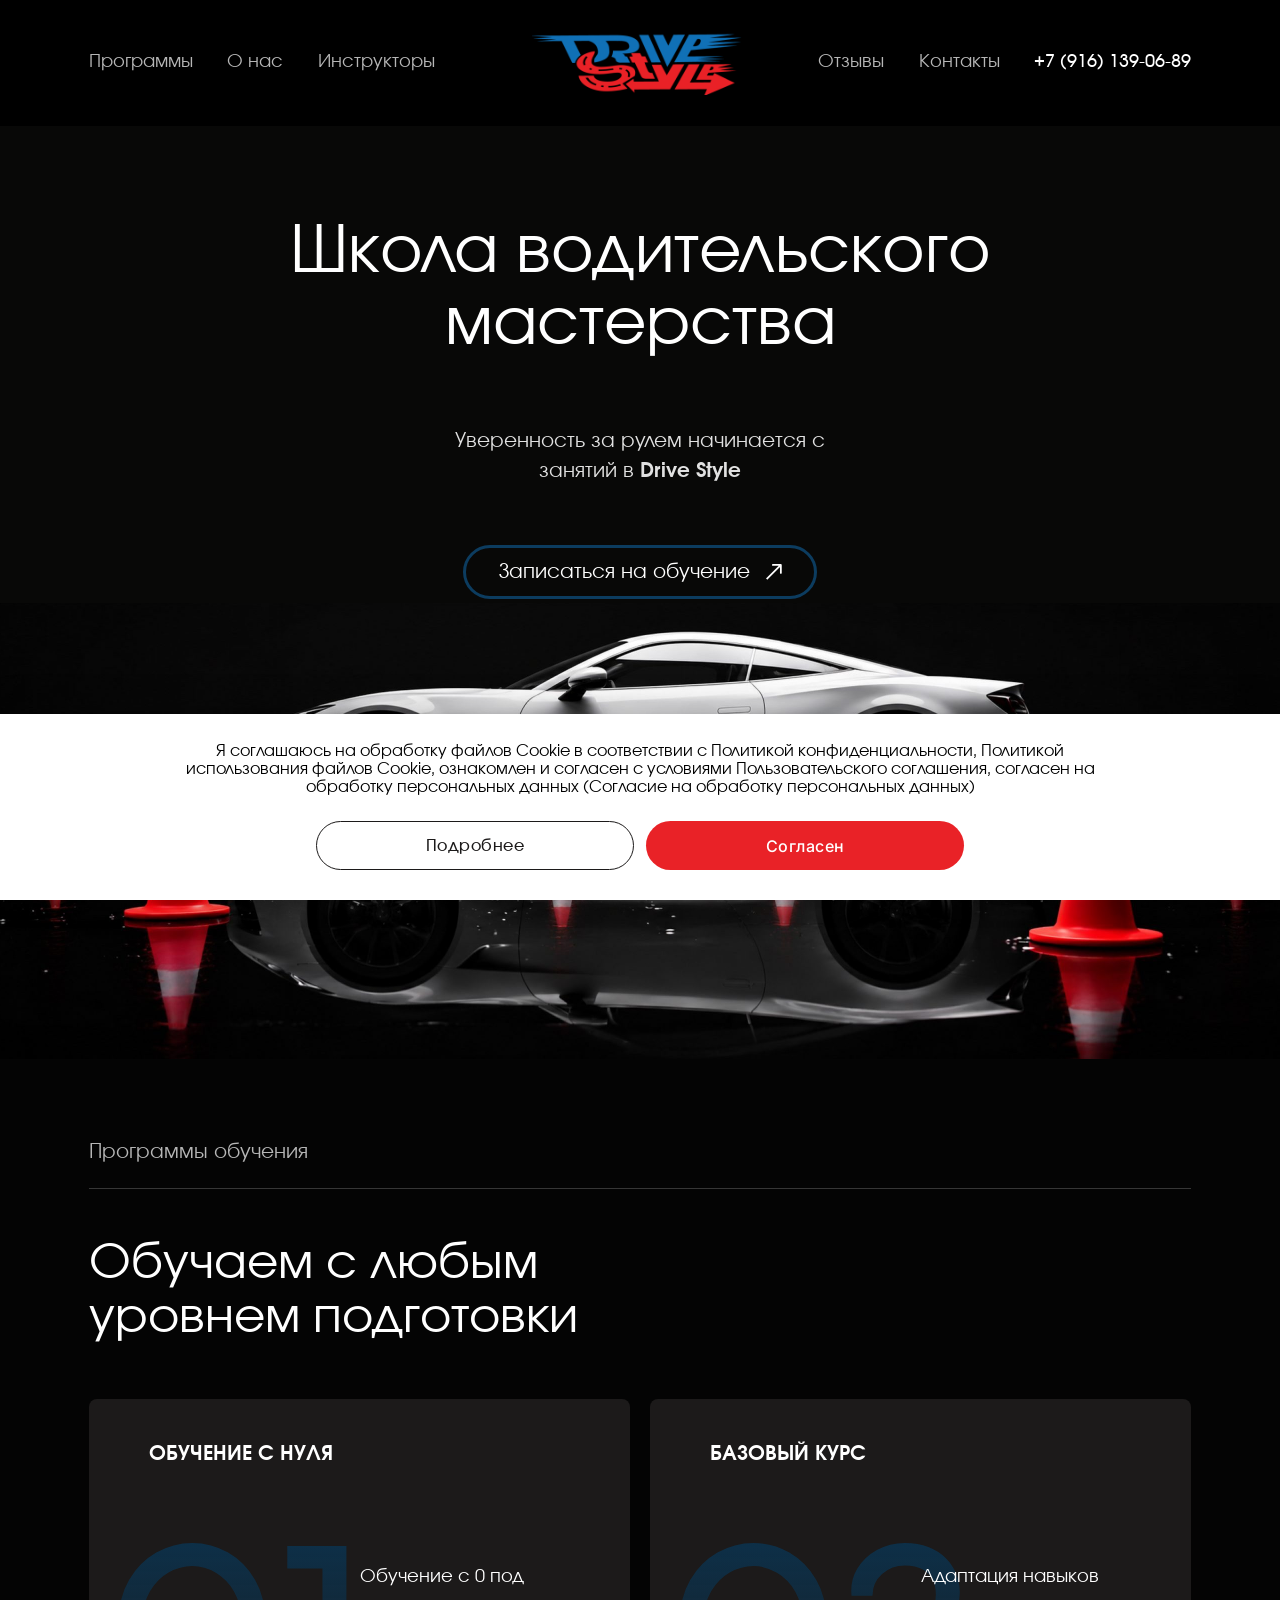
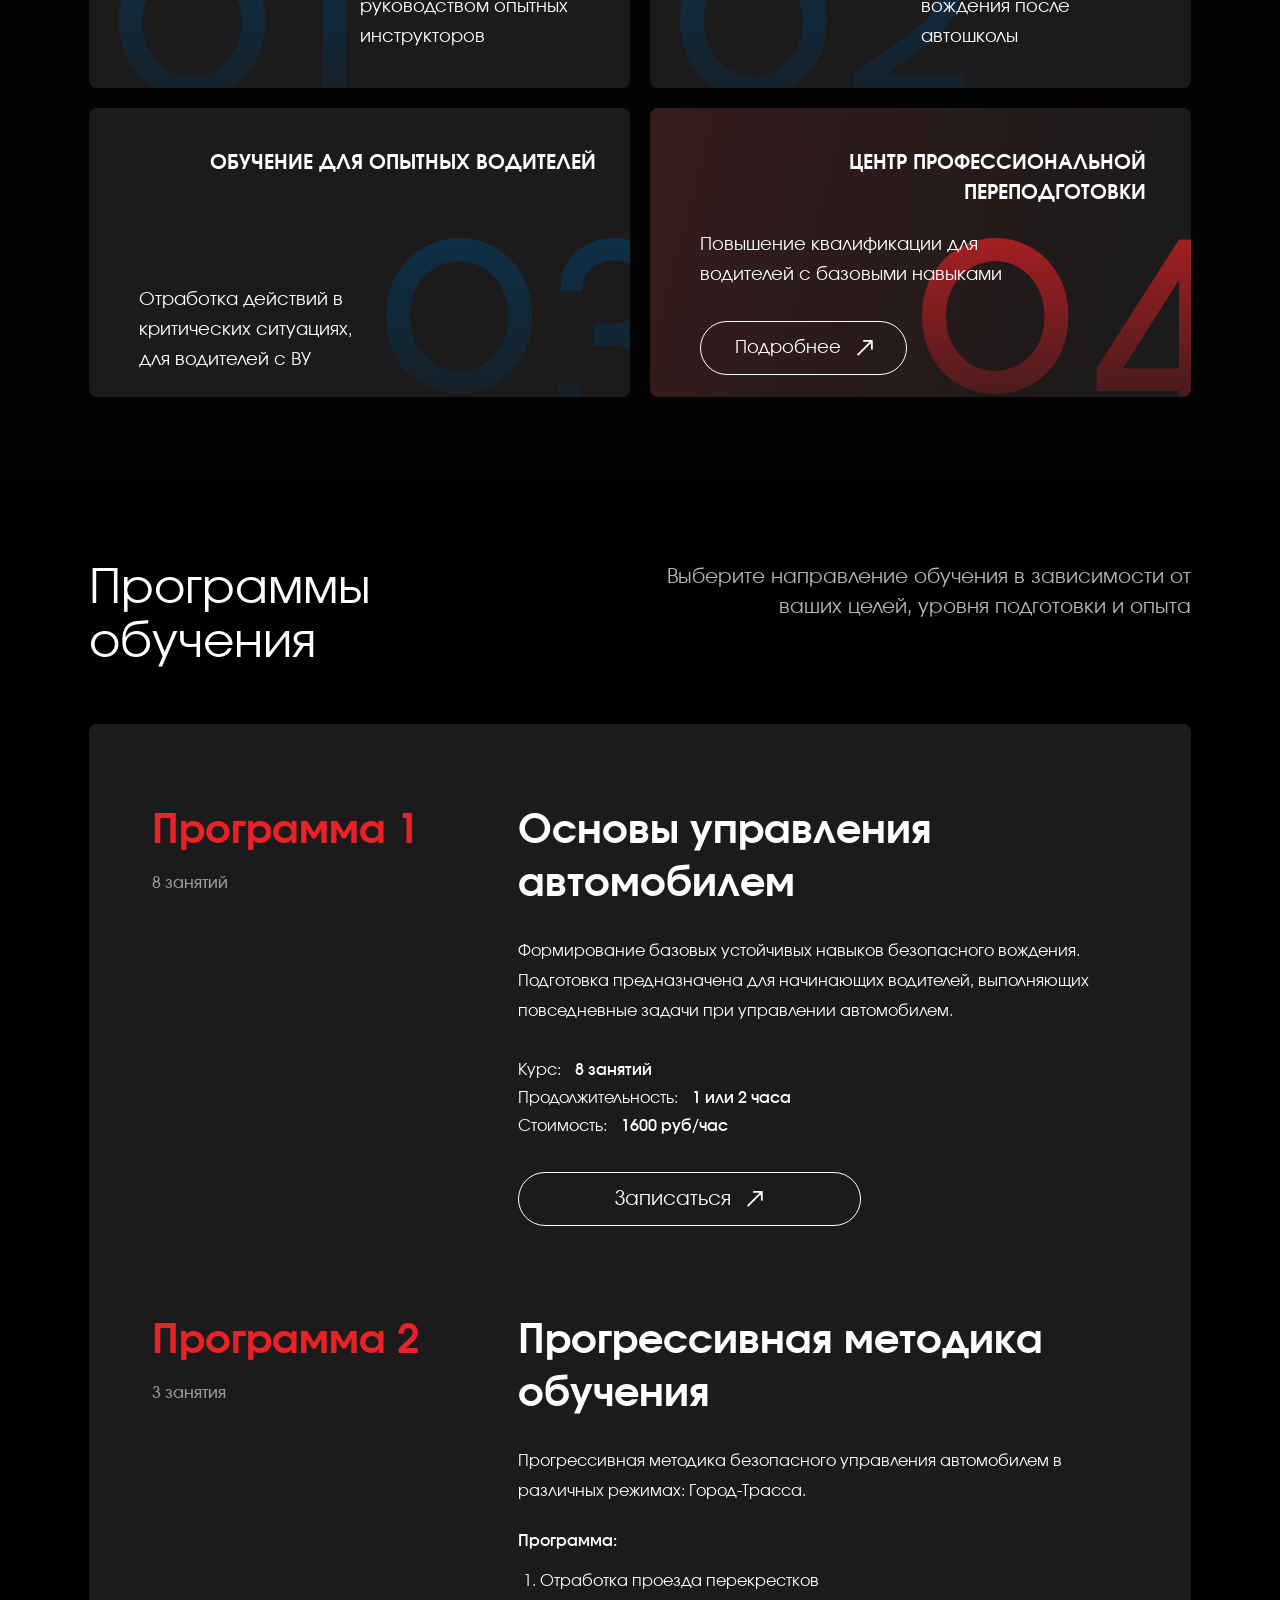
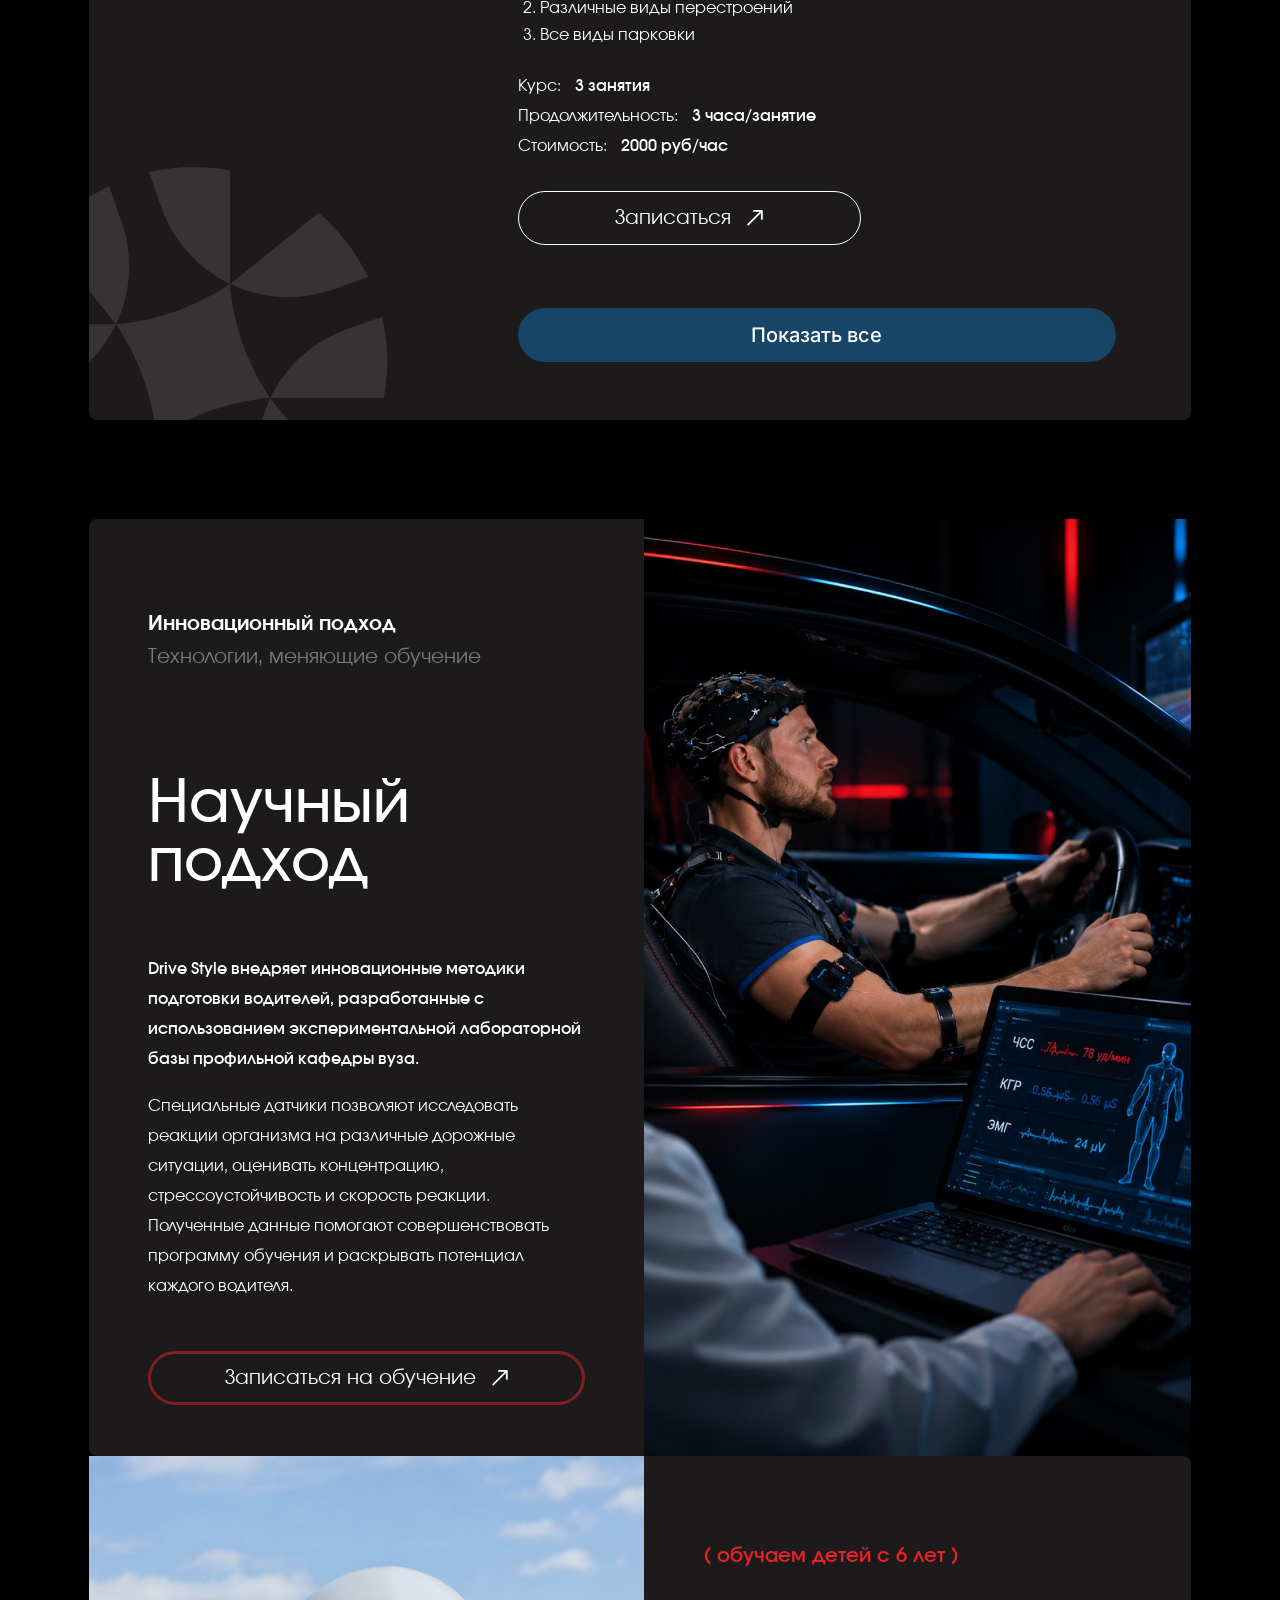
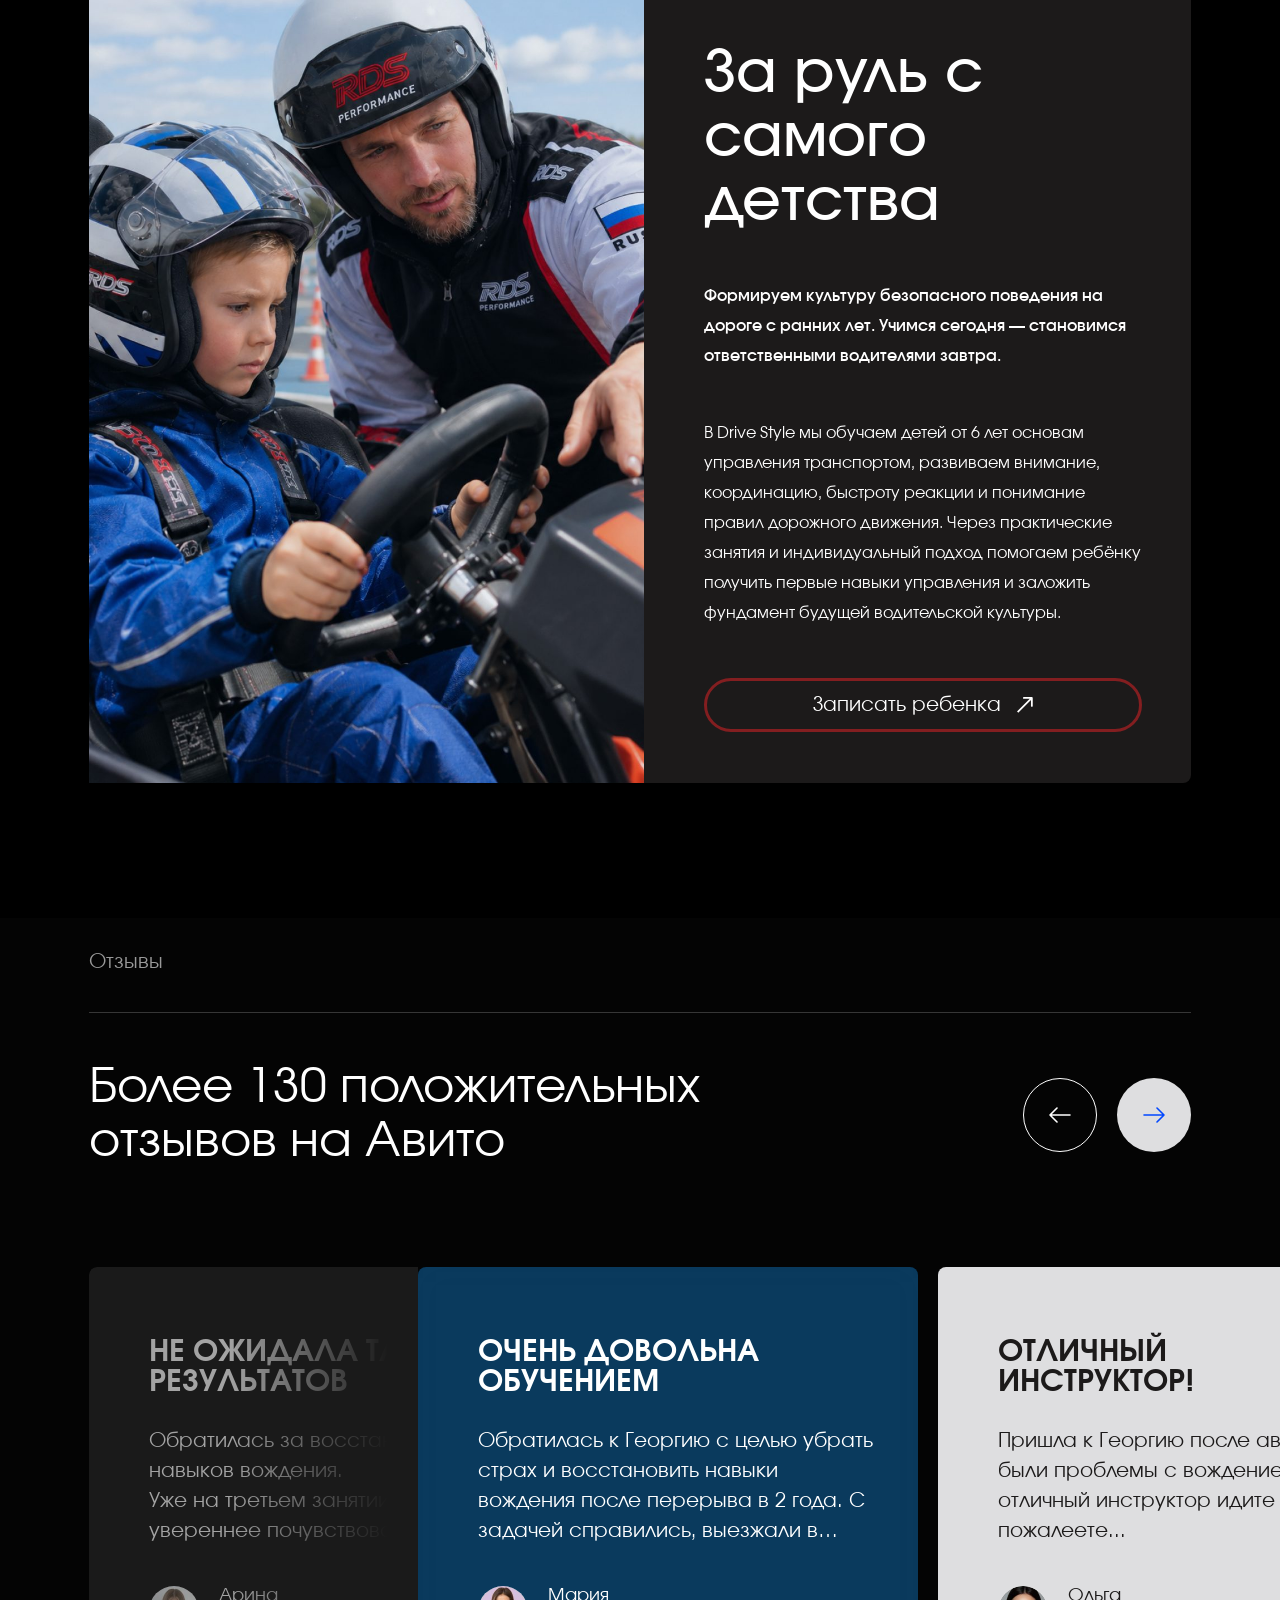
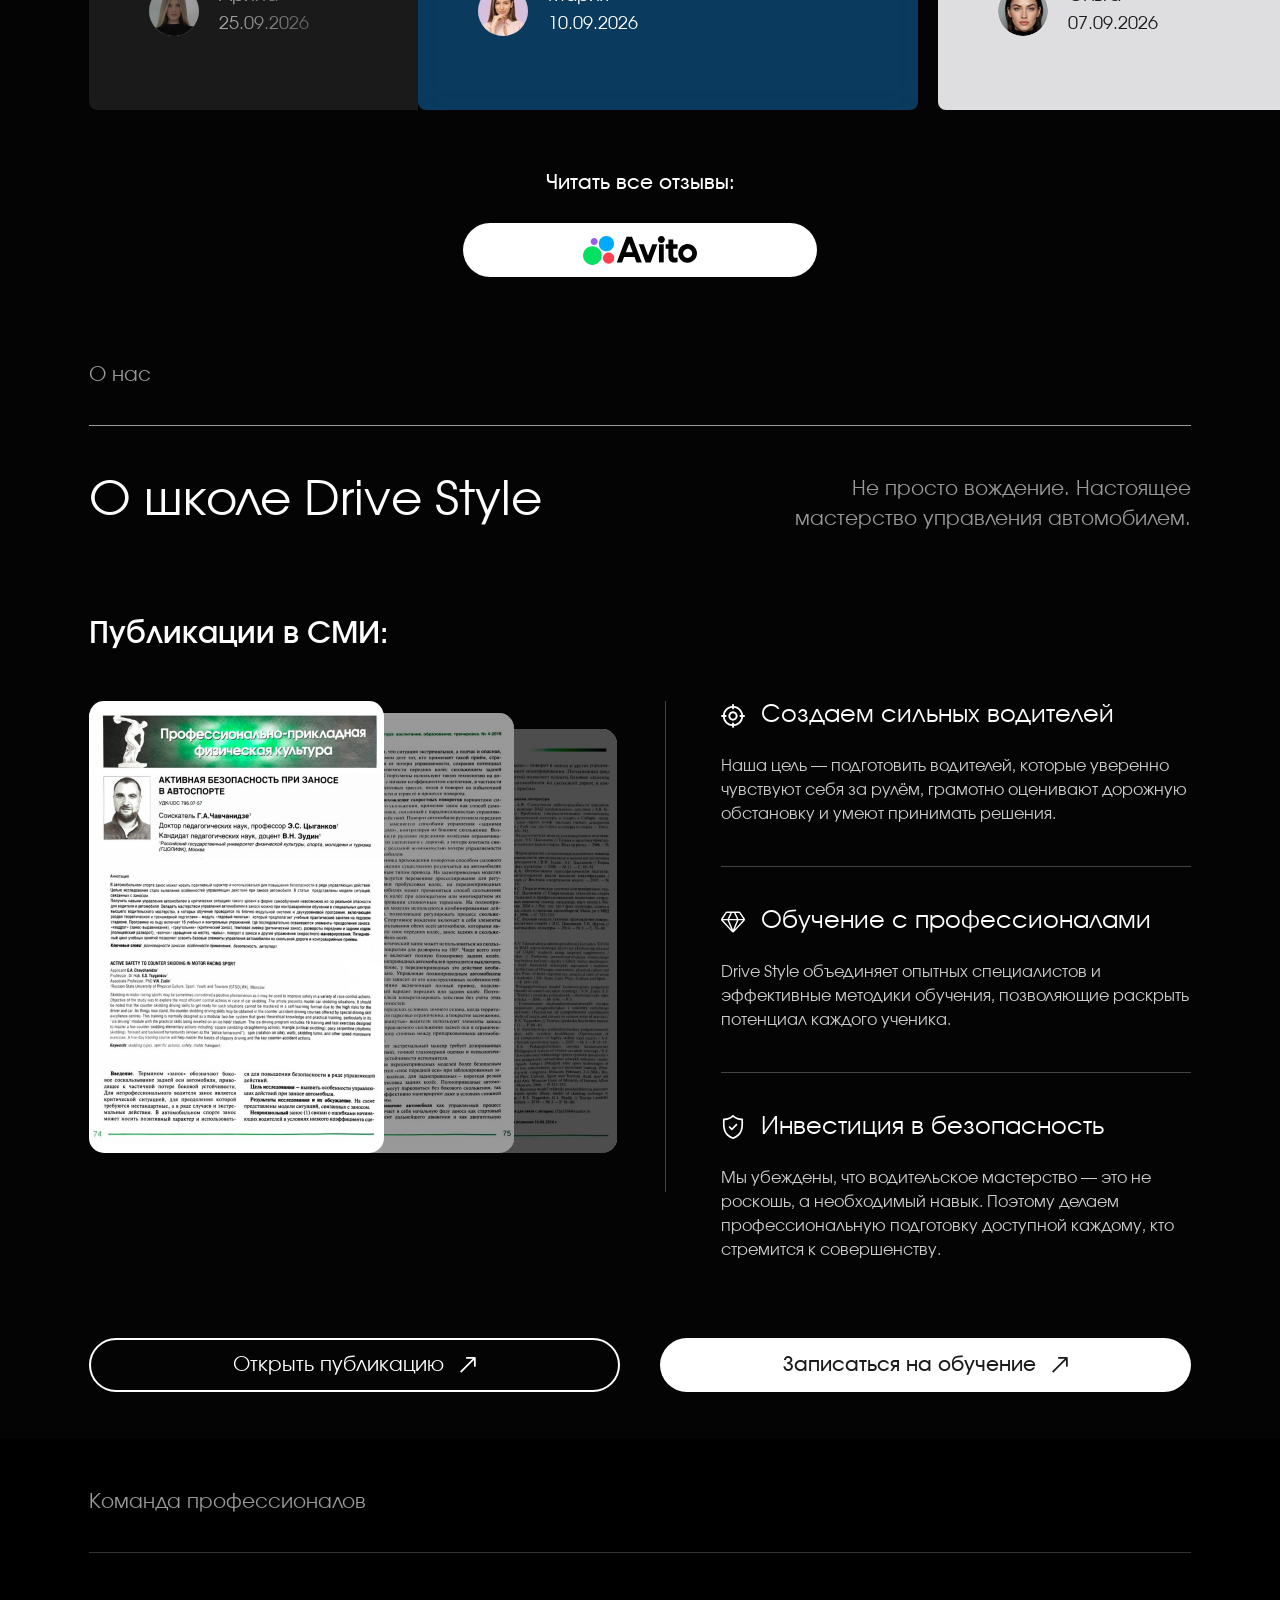
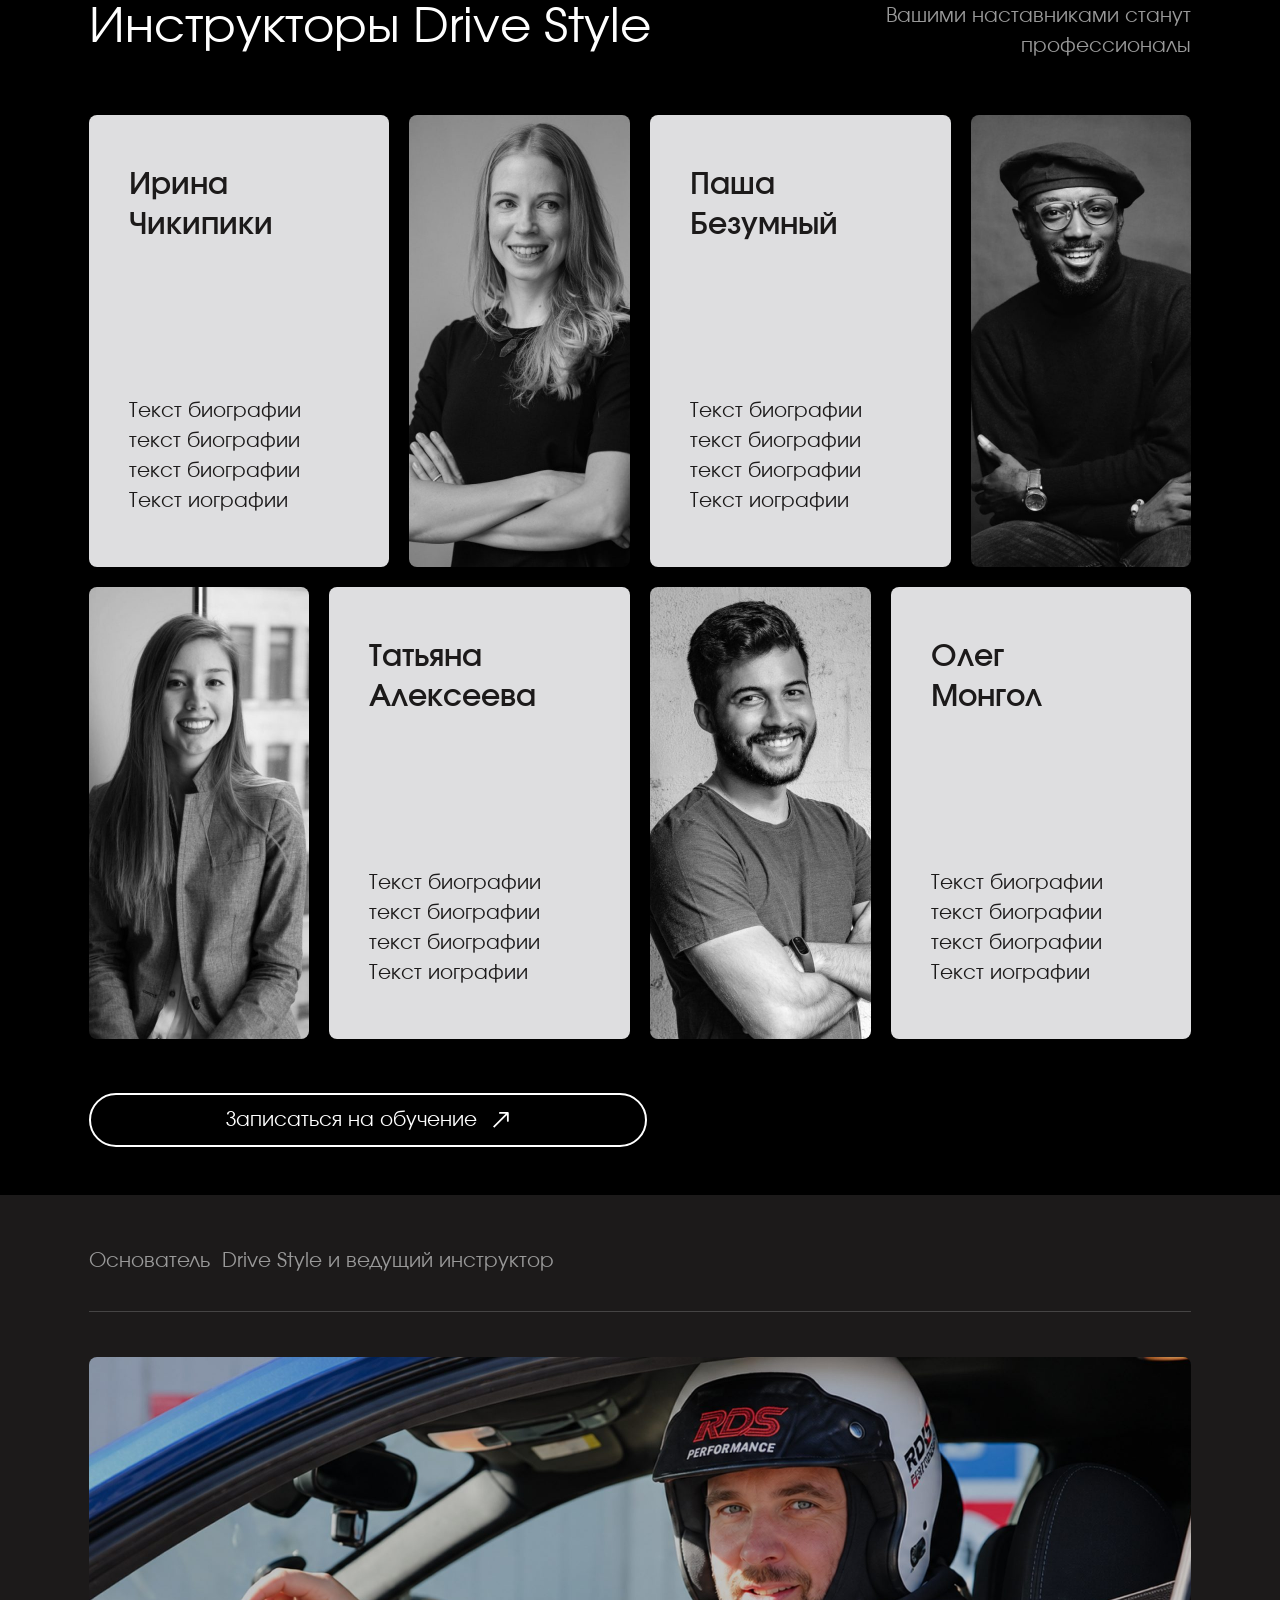
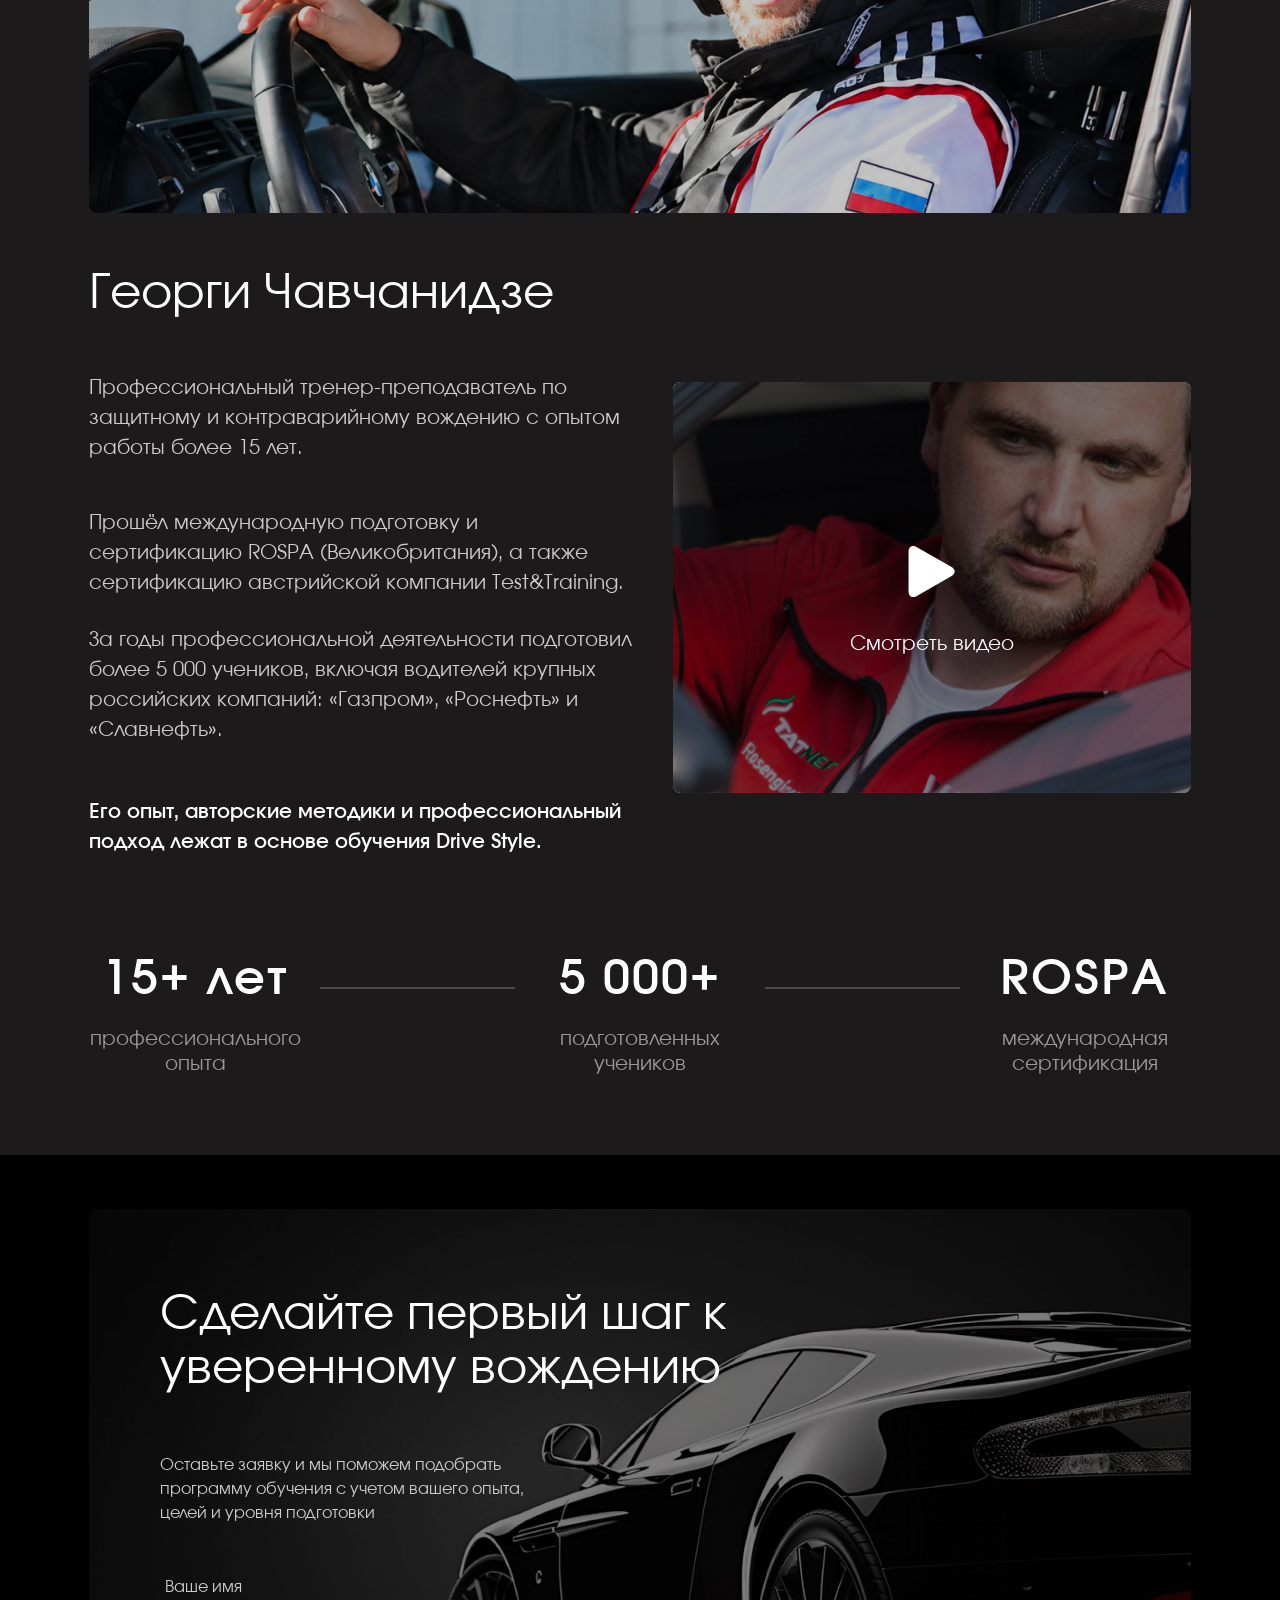
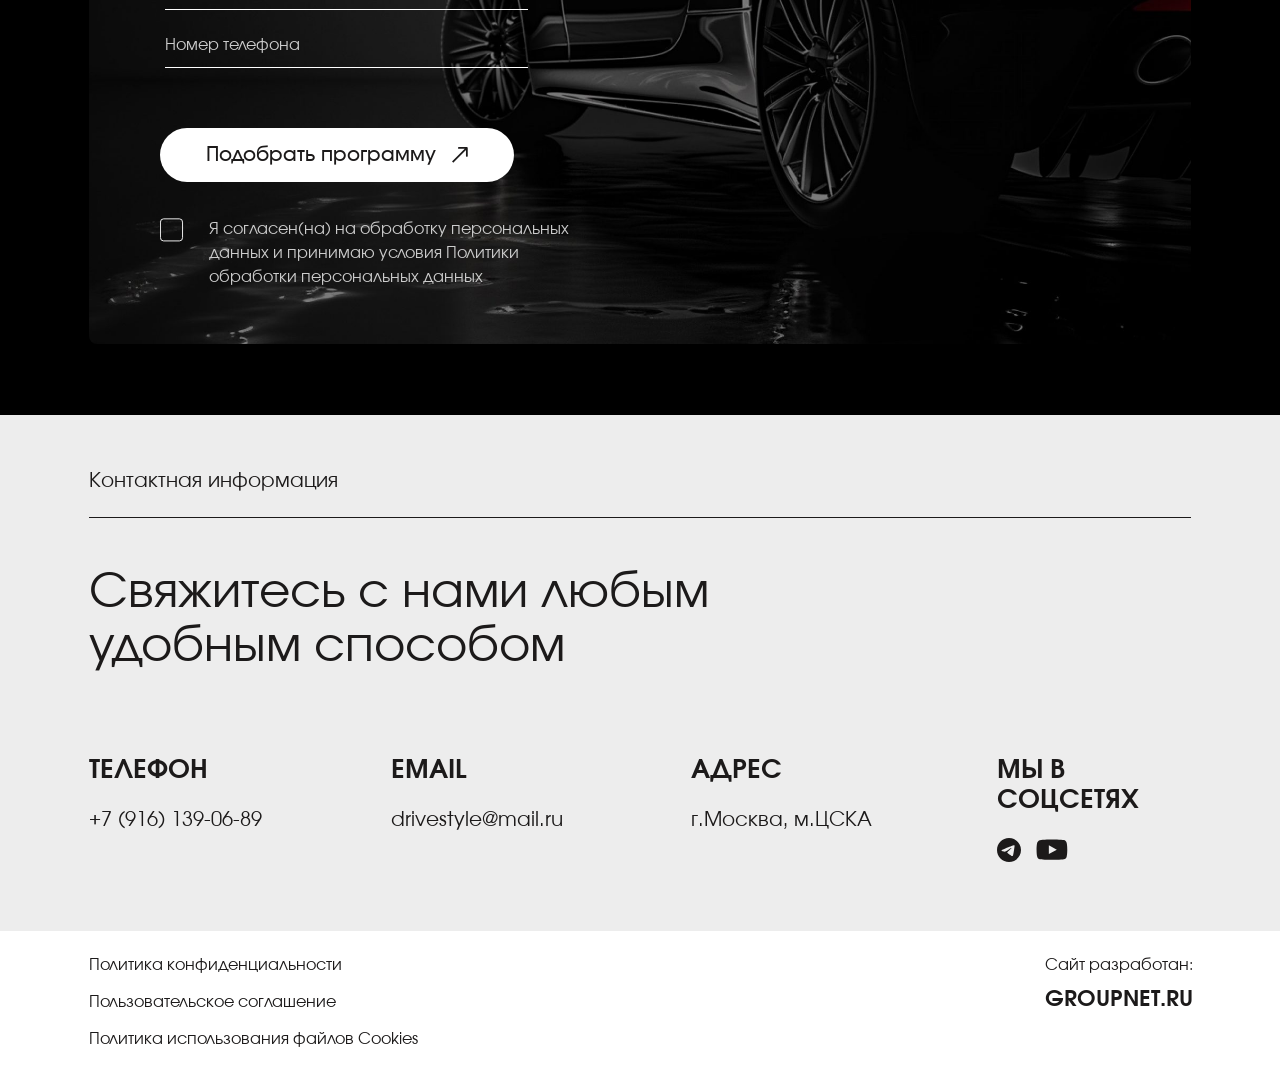
==== commit 8b1de6fd: "Форма: галочка согласия снята" ====
--- a/index.html
+++ b/index.html
@@ -422,7 +422,7 @@
         <label class="field"><input type="tel" name="phone" placeholder="Номер телефона" autocomplete="tel" required></label>
         <button class="btn btn--white cta__btn" type="submit"><span>Подобрать программу</span><svg class="btn__ar"><use href="#i-arrow"/></svg></button>
         <label class="consent">
-          <input type="checkbox" name="consent" value="1" checked required>
+          <input type="checkbox" name="consent" value="1" required>
           <span class="consent__box"></span>
           <span class="consent__text trim">Я согласен(на) на обработку персональных данных и принимаю условия <a href="privacy.html" target="_blank">Политики обработки персональных данных</a></span>
         </label>
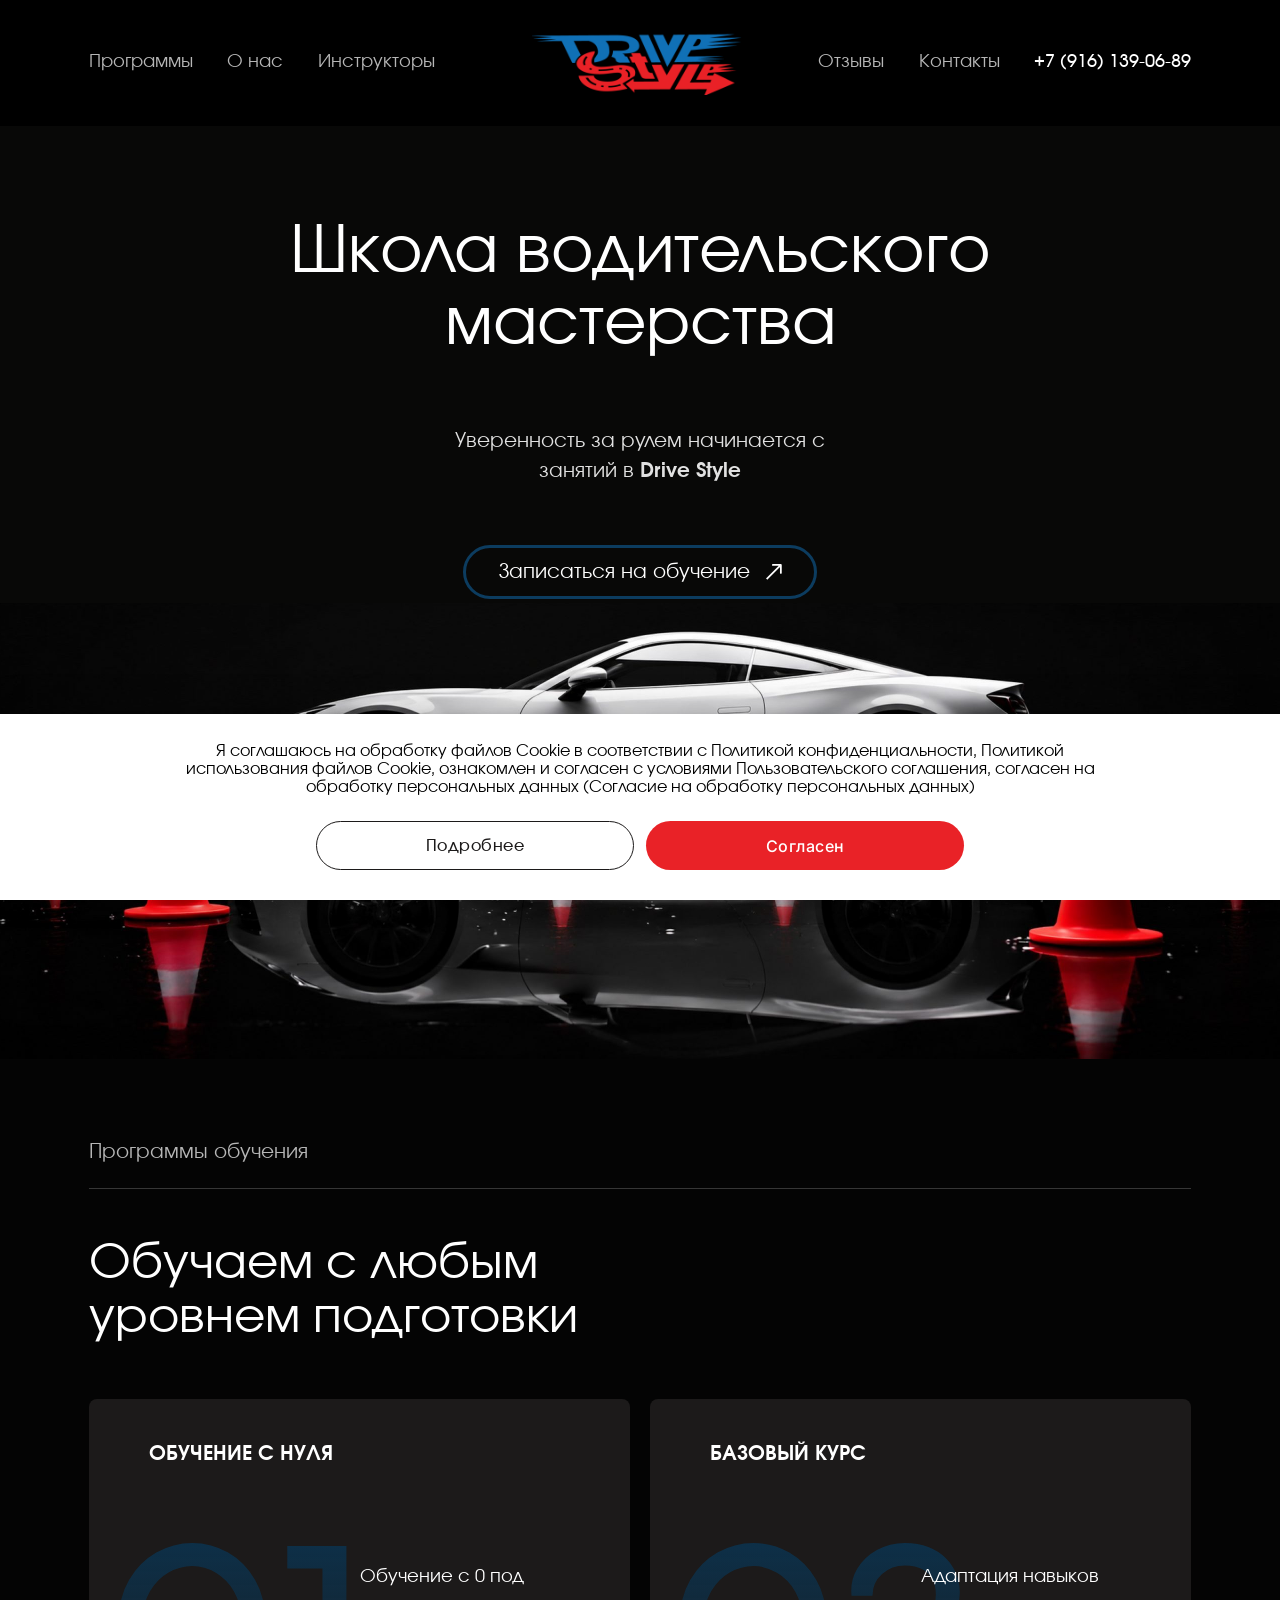
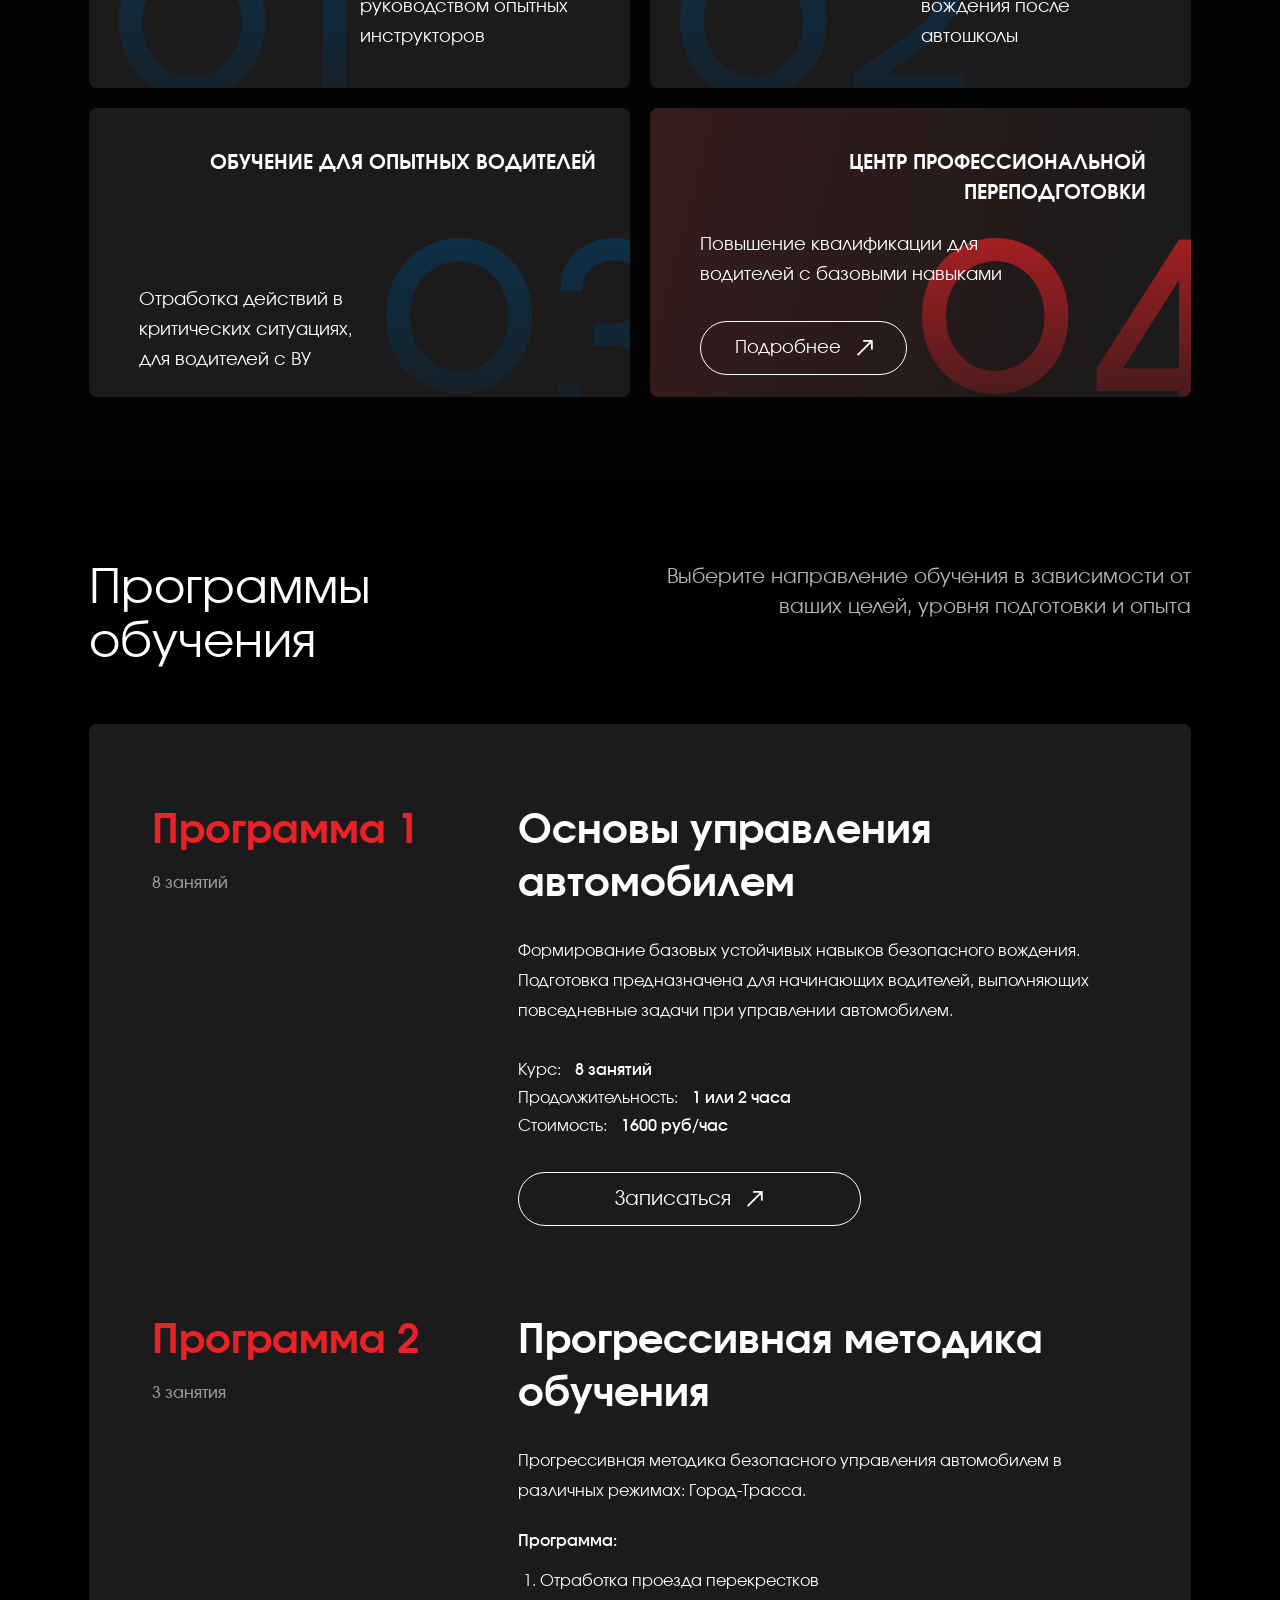
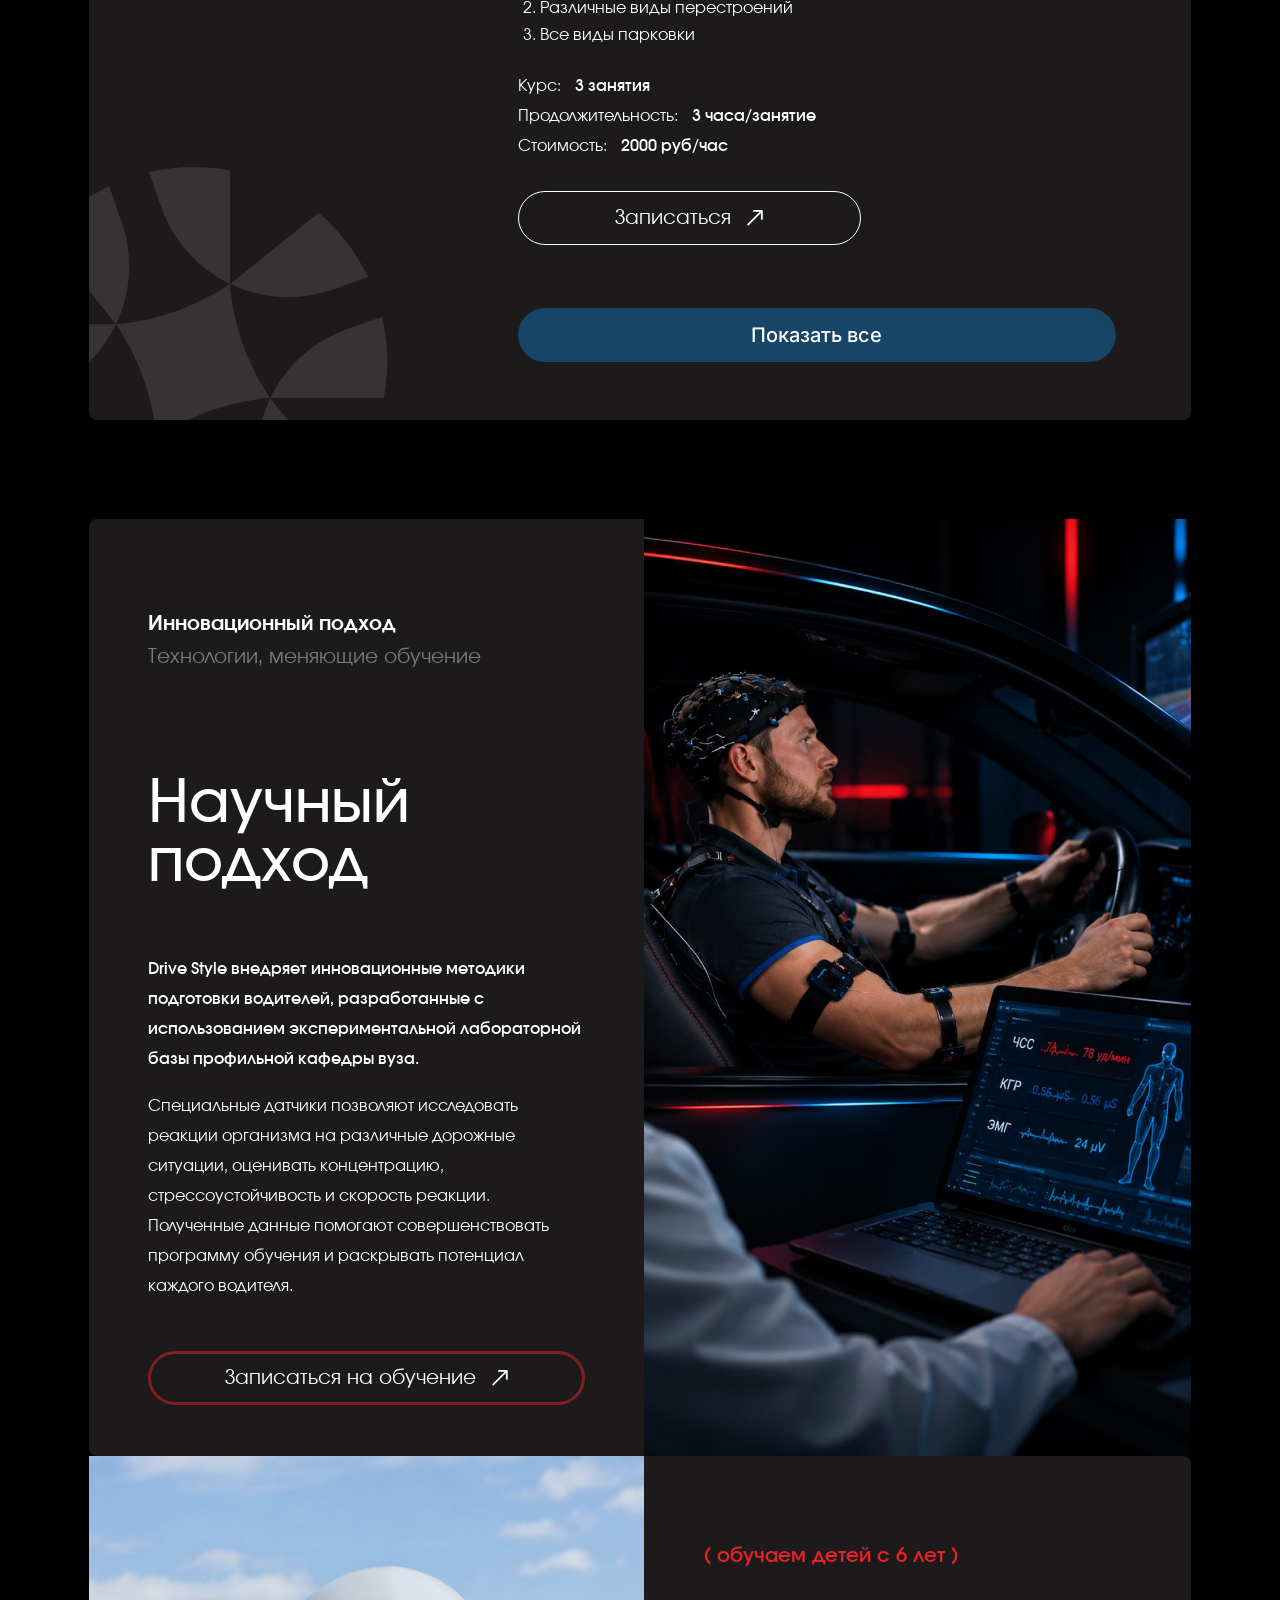
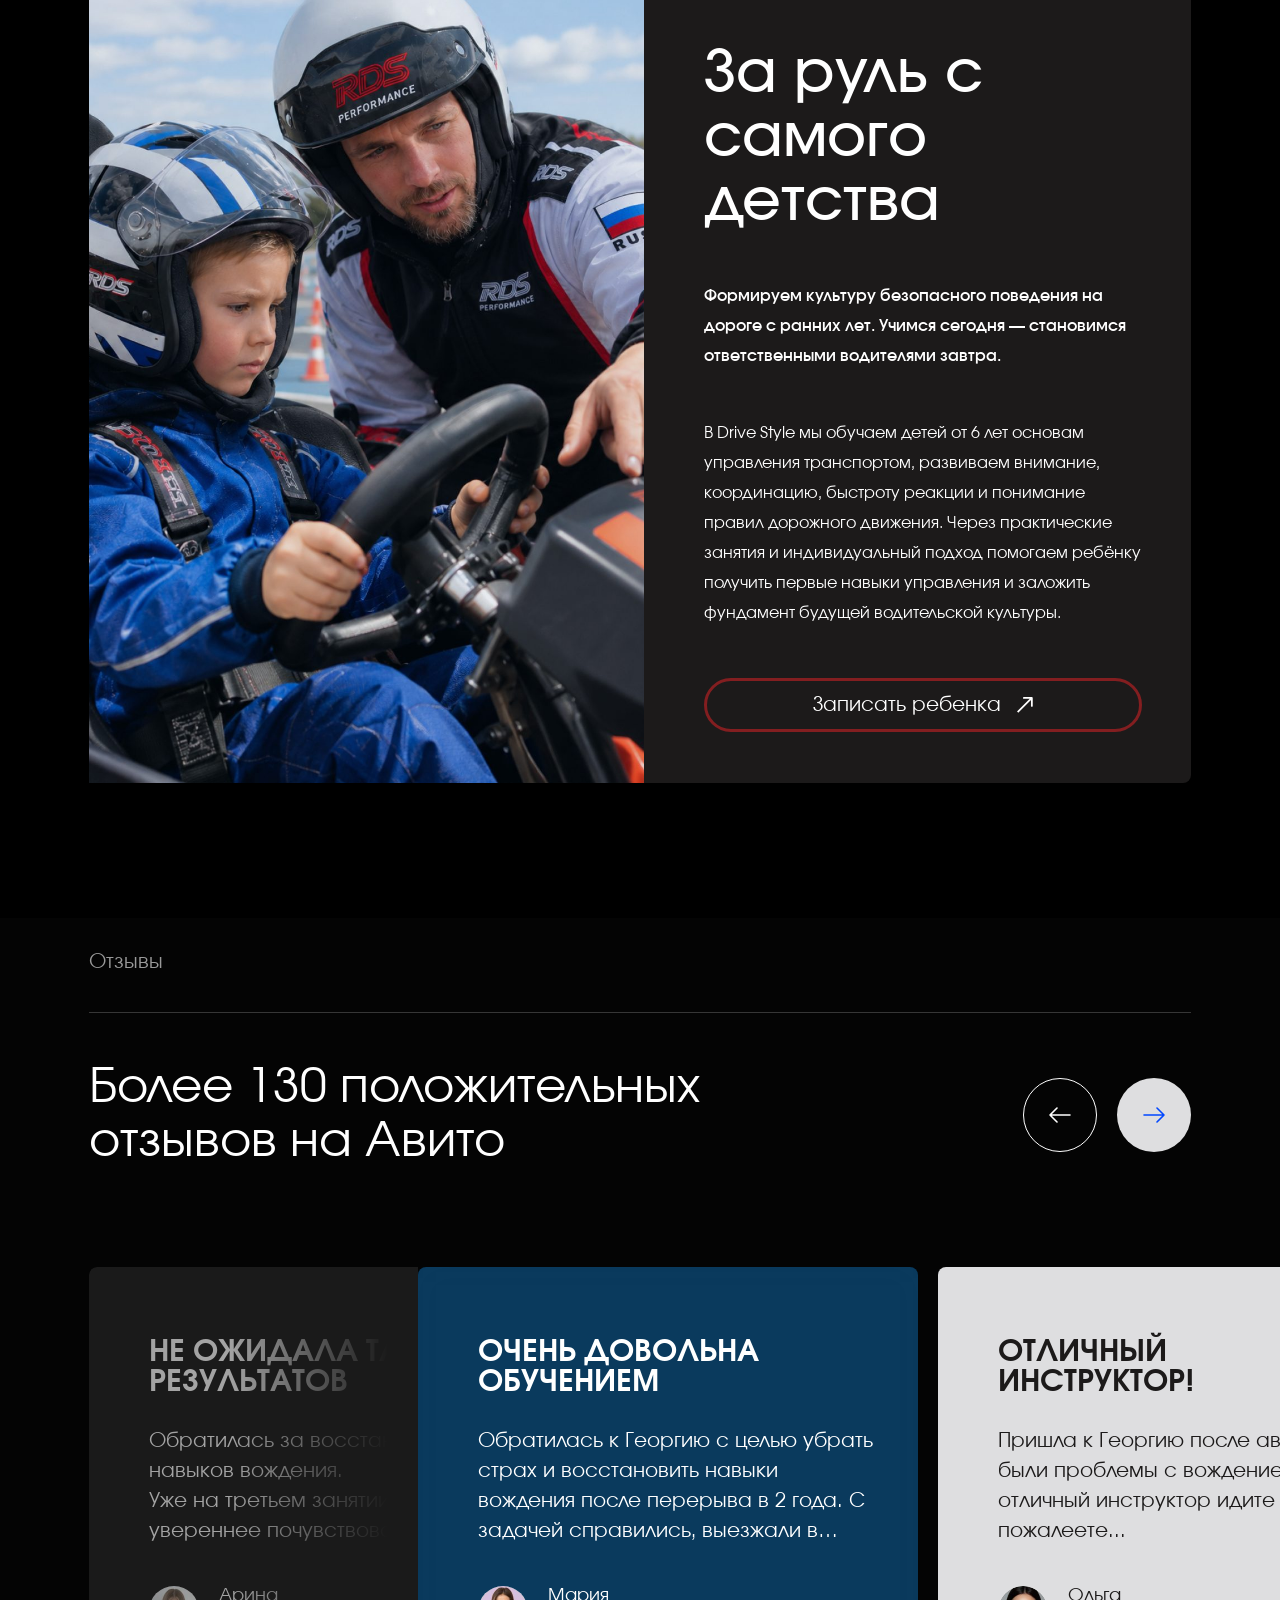
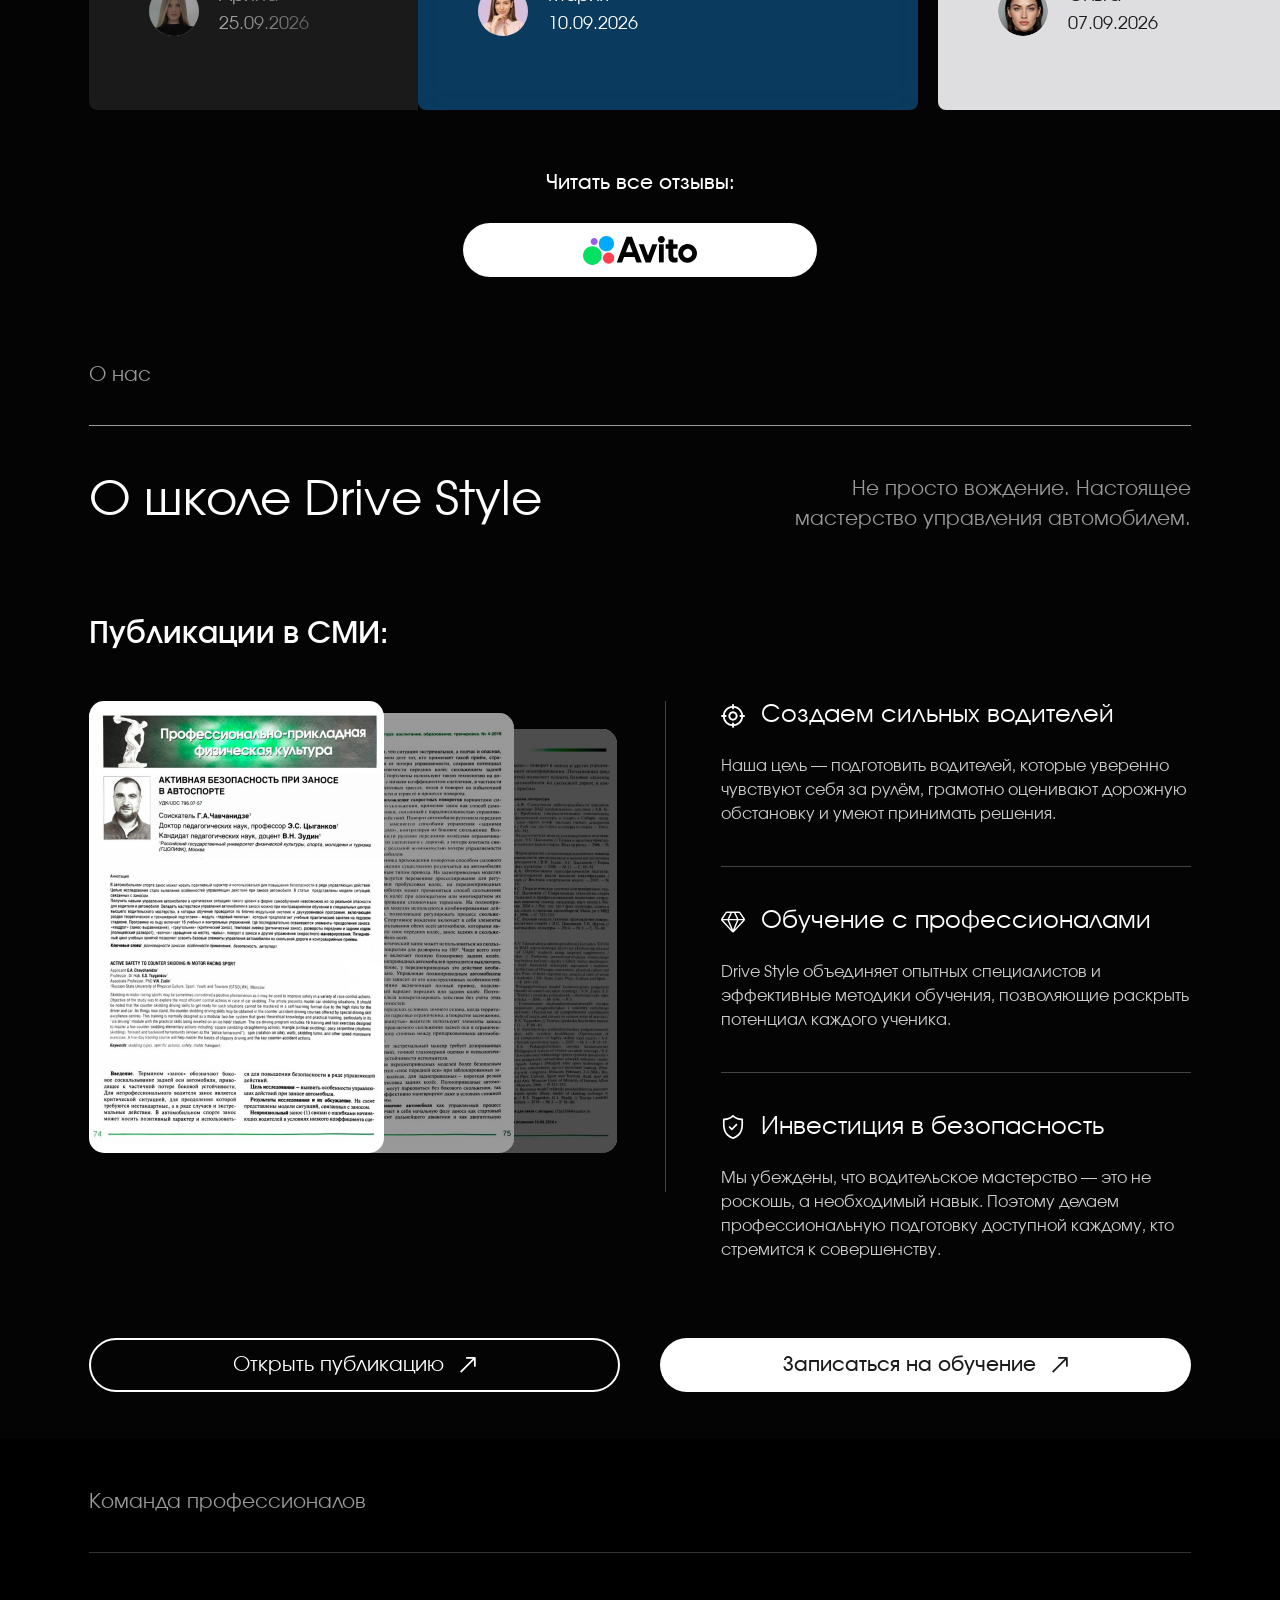
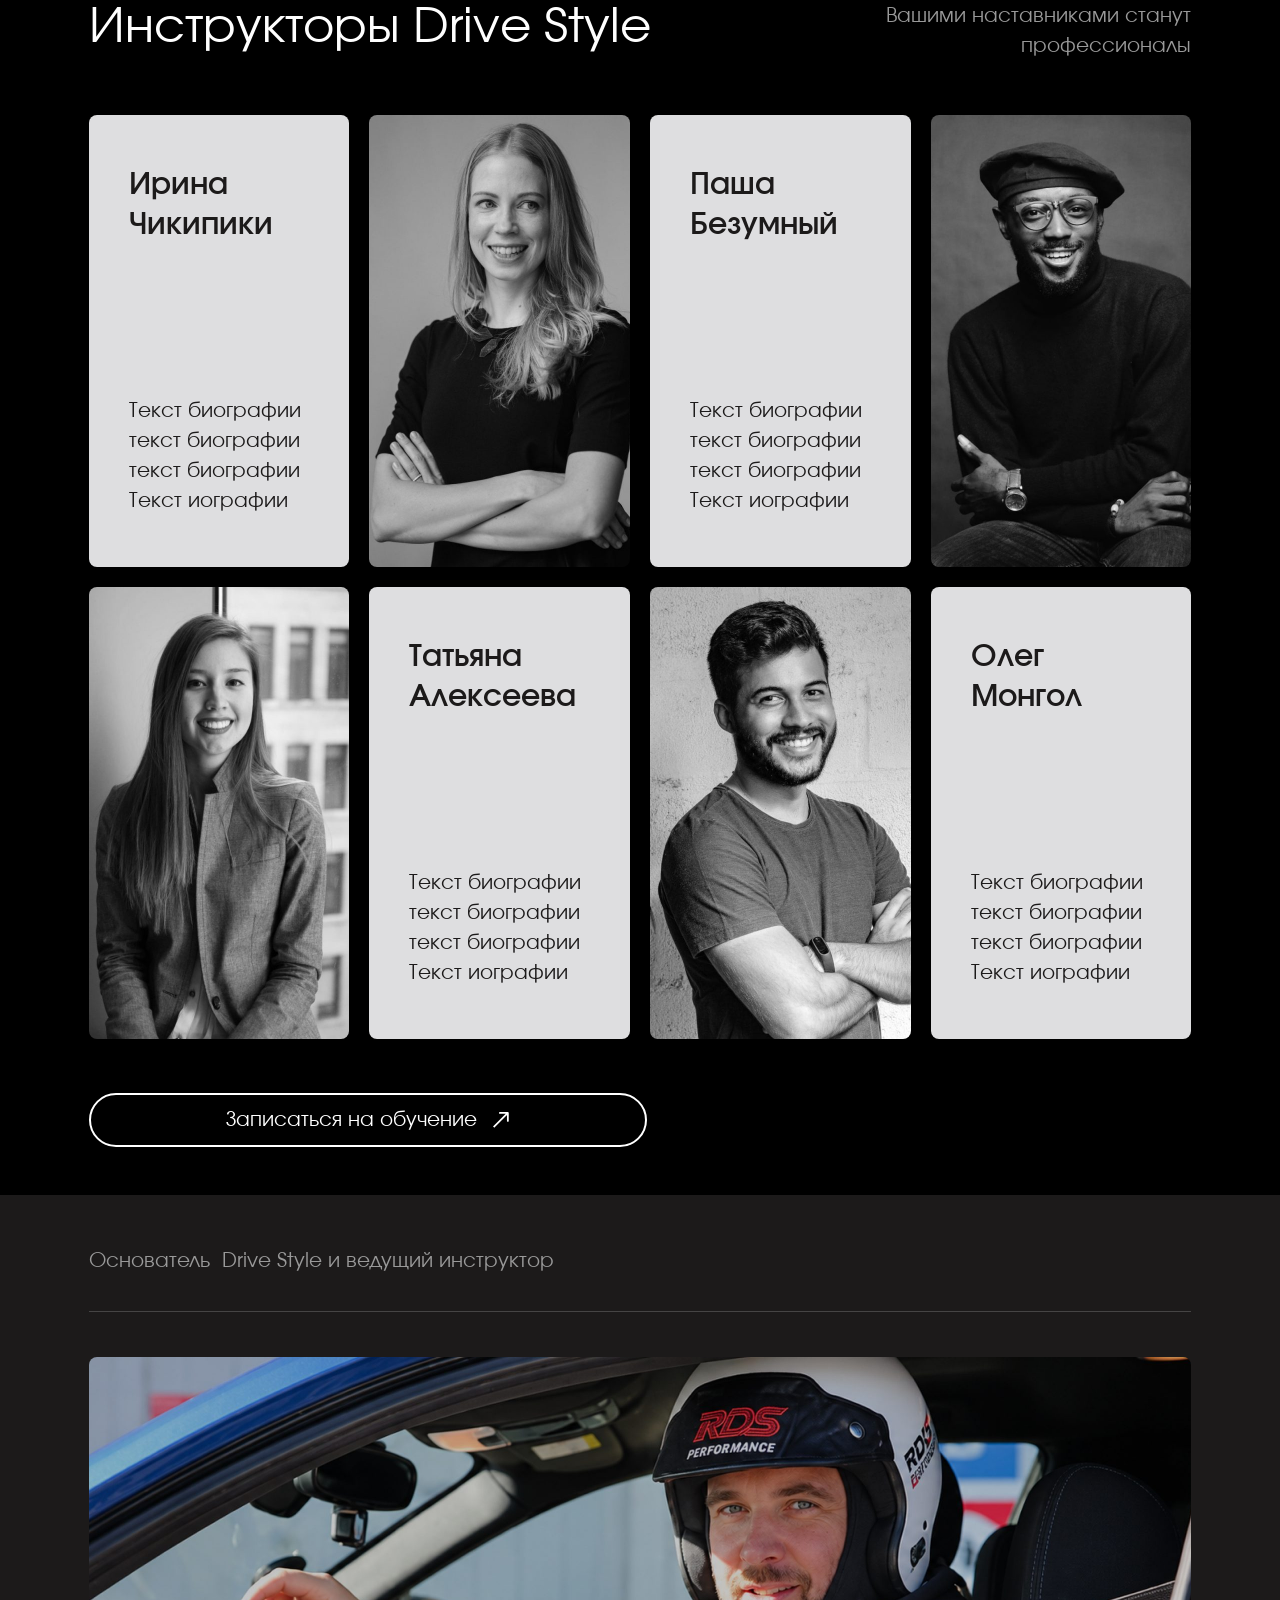
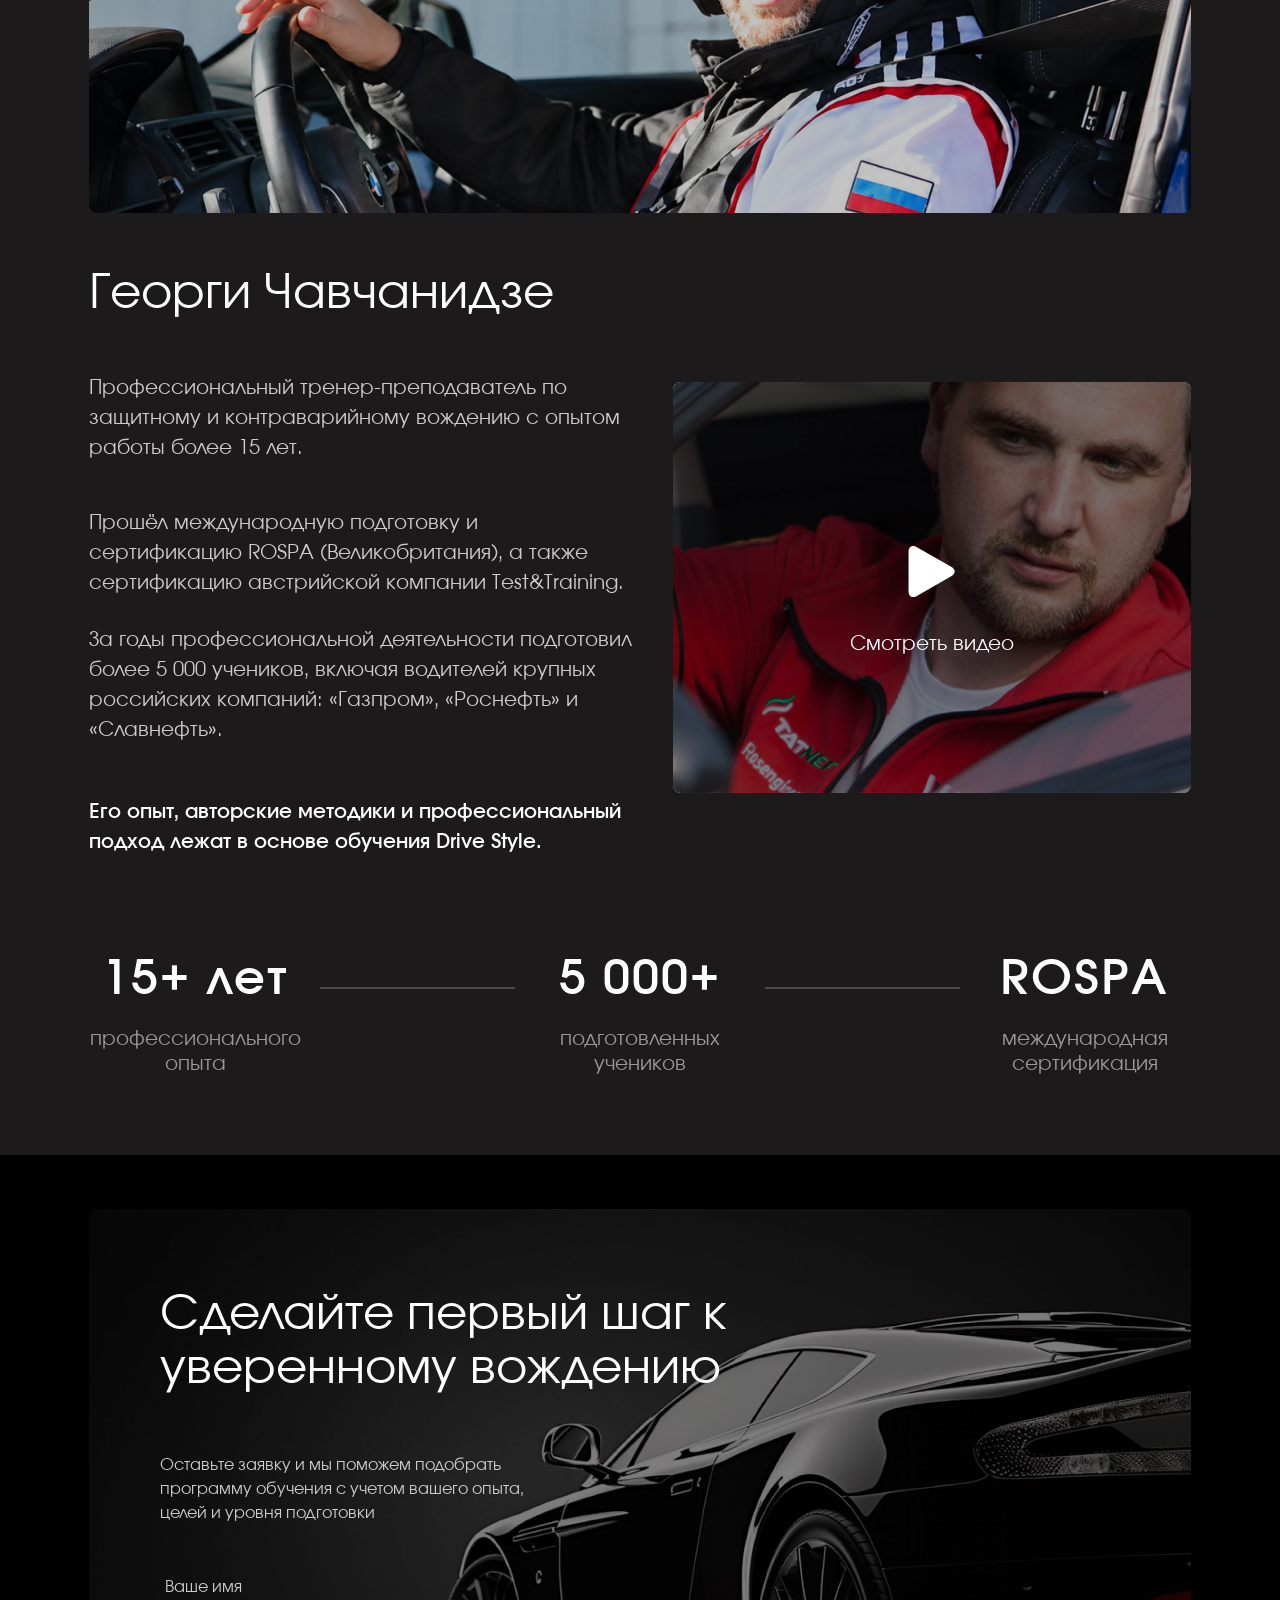
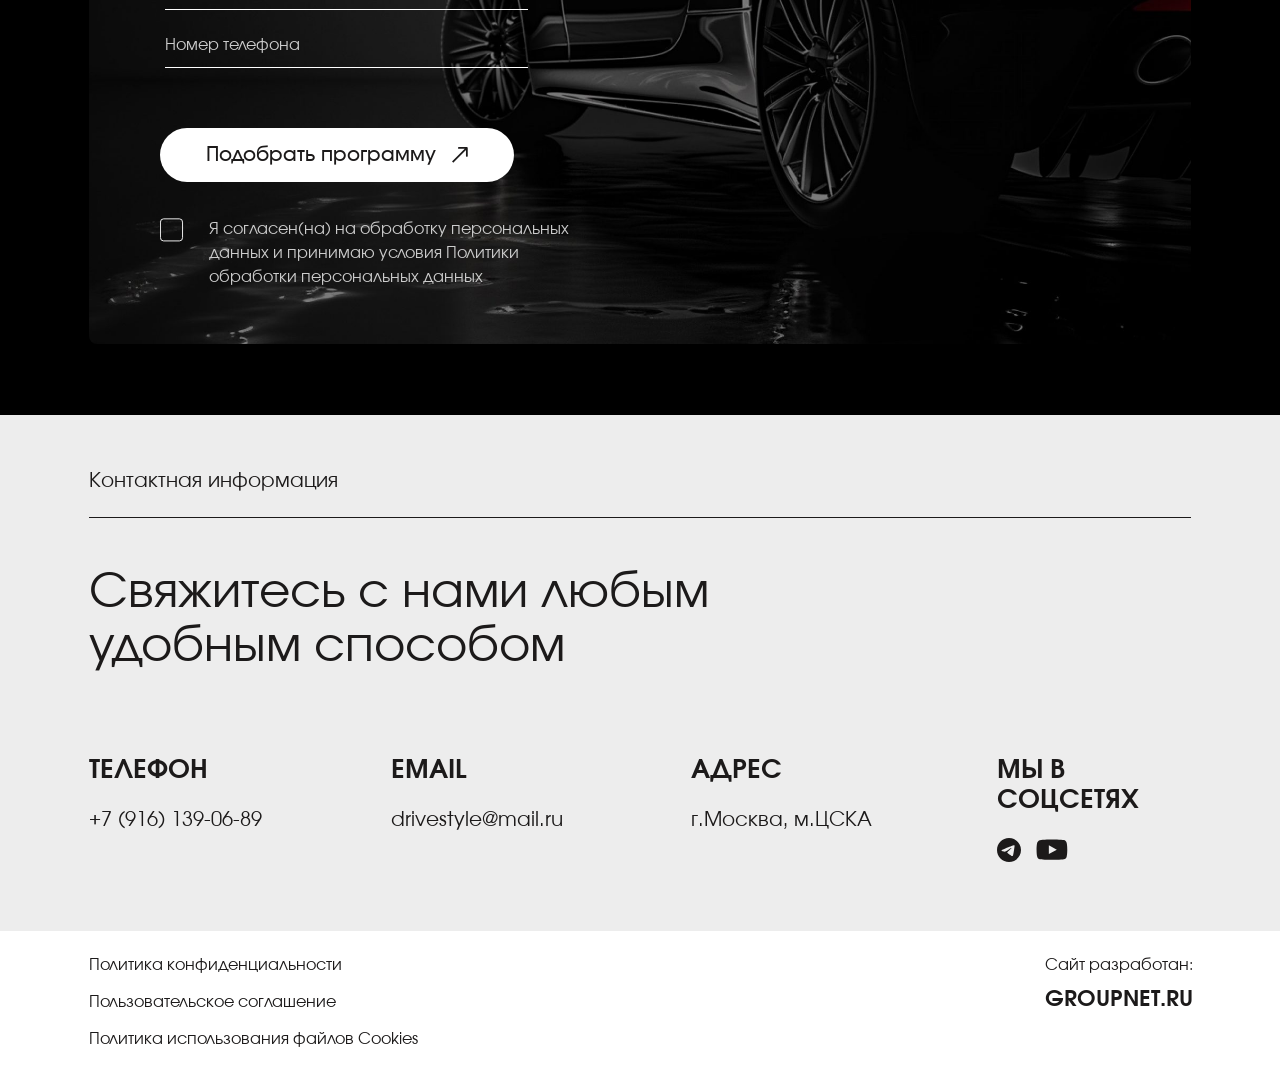
==== commit 52ed58e9: "Сброс кэша стилей" ====
--- a/index.html
+++ b/index.html
@@ -8,7 +8,7 @@
 <link rel="icon" href="assets/img/favicon.png" type="image/png">
 <link rel="apple-touch-icon" href="assets/img/apple-touch-icon.png">
 <link rel="preload" href="assets/fonts/involve-regular.woff" as="font" type="font/woff" crossorigin>
-<link rel="stylesheet" href="css/style.css">
+<link rel="stylesheet" href="css/style.css?v=5">
 <script>document.documentElement.classList.add('js')</script>
 </head>
 <body>
@@ -385,7 +385,7 @@
     <div class="shead shead--noline-title reveal">
       <div class="shead__label trim">Основатель&nbsp; Drive Style и ведущий инструктор</div>
     </div>
-    <div class="founder__photo reveal"><img src="assets/img/founder.jpg" alt="Георги Чавчанидзе" width="1240" height="456" loading="lazy"></div>
+    <div class="founder__photo reveal"><picture><source media="(max-width: 767px)" srcset="assets/img/founder-m.jpg"><img src="assets/img/founder.jpg" alt="Георги Чавчанидзе" width="1240" height="456" loading="lazy"></picture></div>
     <h2 class="founder__name trim reveal">Георги Чавчанидзе</h2>
     <div class="founder__cols">
       <div class="founder__text reveal" data-collapse>
@@ -396,7 +396,7 @@
       </div>
       <button class="more-link founder__more" type="button" data-collapse-btn>Развернуть...</button>
       <button class="founder__video reveal" type="button" data-video="" aria-label="Смотреть видео">
-        <img src="assets/img/video.jpg" alt="" width="518" height="411" loading="lazy">
+        <picture><source media="(max-width: 767px)" srcset="assets/img/video-m.jpg"><img src="assets/img/video.jpg" alt="" width="518" height="411" loading="lazy"></picture>
         <span class="founder__play"><img src="assets/icons/play.svg" width="52" height="52" alt=""><span class="trim">Смотреть видео</span></span>
       </button>
     </div>
@@ -482,6 +482,6 @@
   <div class="vmodal__box"><button class="vmodal__close" type="button" aria-label="Закрыть" data-vmodal-close></button><div class="vmodal__media" data-vmodal-media></div></div>
 </div>
 
-<script src="js/main.js" defer></script>
+<script src="js/main.js?v=5" defer></script>
 </body>
 </html>
--- a/css/style.css
+++ b/css/style.css
@@ -67,7 +67,7 @@
 .hero__sub{margin:66px auto 0;max-width:386px;font-size:20px;line-height:30px;color:#e1e1e1}
 .hero__sub b{font-weight:700}
 .hero__btn{margin-top:59px;width:354px}
-.hero__media{margin-top:4px;height:456px;overflow:hidden}
+.hero__media{margin-top:4px;height:max(456px,31.667vw);overflow:hidden}
 .hero__media img,.hero__media video{width:100%;height:100%;object-fit:cover}
 
 /* ---------- заголовок секции ---------- */
@@ -207,7 +207,7 @@
 .instr__grid{margin-top:54px;display:grid;grid-template-columns:1fr 1fr;gap:20px}
 .instr{display:flex;gap:20px}
 .instr:nth-child(4n+3),.instr:nth-child(4n+4){flex-direction:row-reverse}
-.instr__info,.instr__photo{flex:1 1 0;min-width:0;height:452px;border-radius:8px;overflow:hidden}
+.instr__info,.instr__photo{flex:0 0 calc(50% - 10px);min-width:0;height:452px;border-radius:8px;overflow:hidden}
 .instr__info{display:flex;flex-direction:column;justify-content:space-between;padding:50px 40px 51px;background:#dedee0;color:var(--c-dark)}
 .instr__name{font-size:30px;line-height:40px;font-weight:600}
 .instr__bio{font-size:20px;line-height:30px;max-width:215px}
@@ -220,6 +220,7 @@
 /* ---------- основатель ---------- */
 .founder{background:#1c1a1a;padding:54px 0 78px}
 .founder__photo{margin-top:45px;height:456px;border-radius:8px;overflow:hidden;position:relative}
+.founder__photo picture,.founder__video>picture{display:block;width:100%;height:100%}
 .founder__photo img{width:100%;height:100%;object-fit:cover}
 .founder__name{margin-top:54px;font-size:48px;line-height:54px;font-weight:400}
 .founder__cols{margin-top:52px;display:flex;justify-content:space-between;align-items:flex-start;gap:40px}
@@ -230,8 +231,8 @@
 .founder__accent{color:#fff;font-weight:600}
 .founder__more{display:none}
 .founder__video{position:relative;flex:none;width:518px;height:411px;margin-top:9px;border-radius:8px;overflow:hidden;display:block}
-.founder__video>img{width:100%;height:100%;object-fit:cover;transition:transform .7s cubic-bezier(.2,.7,.3,1)}
-.founder__video:hover>img{transform:scale(1.05)}
+.founder__video>picture>img{width:100%;height:100%;object-fit:cover;transition:transform .7s cubic-bezier(.2,.7,.3,1)}
+.founder__video:hover>picture>img{transform:scale(1.05)}
 .founder__play{position:absolute;left:50%;top:164px;transform:translateX(-50%);display:flex;flex-direction:column;align-items:center;white-space:nowrap;font-size:20px;line-height:54px}
 .founder__play img{width:52px;height:52px;transition:transform .35s}
 .founder__video:hover .founder__play img{transform:scale(1.12)}
@@ -408,8 +409,8 @@
   .mmenu.is-open .mmenu__nav a:nth-child(4){transition-delay:.15s}
   .mmenu.is-open .mmenu__nav a:nth-child(5){transition-delay:.2s}
   .mmenu__btn{position:relative;z-index:1;margin:73px 30px 25px;background:#1171b7;border:0}
-  .mmenu__dev{position:relative;z-index:1;flex:none;height:76px;padding:19px 30px 0;background:#fff;color:var(--c-dark);font-size:14px;line-height:24px}
-  .mmenu__dev a{display:block;margin-top:2px;font-size:18px;line-height:30px;font-weight:700;letter-spacing:.05em;text-transform:uppercase}
+  .mmenu__dev{position:relative;z-index:1;flex:none;height:76px;padding:13px 30px 0;background:#fff;color:var(--c-dark);font-size:14px;line-height:24px}
+  .mmenu__dev a{display:block;margin-top:-6px;font-size:18px;line-height:30px;font-weight:700;letter-spacing:.05em;text-transform:uppercase}
 
   /* первый экран */
   .hero__in{padding-top:50px}
@@ -477,6 +478,8 @@
   .features{padding:22px 0 31px}
   .frow,.frow--rev{grid-template-columns:1fr}
   .fimg{order:-1;height:296px}
+  .fimg--right img{object-position:50% 40%}
+  .fimg--left img{object-position:50% 33%}
   .fcard,.fcard--right{min-height:0;padding:22px 19px 26px;border-radius:0}
   .fcard--right{padding-bottom:22px}
   .fcard__label{font-size:12px;line-height:22px}
@@ -539,8 +542,8 @@
   .instr:nth-child(2n){flex-direction:row-reverse}
   .instr__grid:not(.is-open) .instr:nth-child(n+3){display:none}
   .instr__info,.instr__photo{height:225px}
-  .instr__info{flex:179 1 0;padding:32px 20px 20px 24px;justify-content:flex-start}
-  .instr__photo{flex:131 1 0}
+  .instr__info{flex:0 0 calc((100% - 5px) * 179 / 310);padding:32px 20px 20px 24px;justify-content:flex-start}
+  .instr__photo{flex:1 1 0}
   .instr__name{font-size:20px;line-height:27px}
   .instr__bio{margin-top:19.5px;font-size:14px;line-height:22px;max-width:140px}
   .instr__btns{flex-direction:column;gap:10px;margin-top:25px}
@@ -548,7 +551,7 @@
   .instr__btn{width:100%;border-width:1.5px;border-color:rgba(255,255,255,.5)}
 
   /* основатель */
-  .founder{padding:22px 0 50px}
+  .founder{padding:22px 0 46px}
   .founder__photo{margin-top:18px;height:193px}
   .founder__name{margin-top:18px;font-size:20px;line-height:54px}
   .founder__cols{flex-direction:column;gap:0;margin-top:25px}
@@ -561,10 +564,12 @@
   .founder__play{top:66px;font-size:14px}
   .founder__play img{width:36px;height:36px}
   .founder__play span{margin-top:14px}
-  .stats{margin-top:20px;grid-template-columns:minmax(0,1fr) 14px minmax(0,1fr) 14px minmax(0,1fr);column-gap:4px}
+  .stats{margin:20px -30px 0 0;padding-right:30px;width:auto;display:flex;align-items:flex-start;gap:7px;overflow-x:auto;scrollbar-width:none;-webkit-overflow-scrolling:touch}
+  .stats::-webkit-scrollbar{display:none}
+  .stat{flex:none}
   .stat__num{font-size:20px;line-height:54px}
-  .stat__cap{margin-top:14px;font-size:11.5px;line-height:16px;letter-spacing:-.01em}
-  .stat__line{width:100%;height:1px;margin-top:20px}
+  .stat__cap{width:min-content;margin:14px auto 0;font-size:14px;line-height:20px}
+  .stat__line{flex:none;width:23px;max-width:none;height:1px;margin-top:34px}
 
   /* форма */
   .cta{padding:20px 0 26px}
@@ -584,7 +589,7 @@
   .contacts{padding:22px 0 60px}
   .shead--dark .shead__label{border-color:rgba(28,26,26,.36)}
   .shead--dark .shead__title{margin-top:25px;line-height:22px}
-  .contacts__grid{margin-top:31px;grid-template-columns:195px 1fr;row-gap:25px}
+  .contacts__grid{margin-top:31px;grid-template-columns:minmax(0,195px) minmax(max-content,1fr);row-gap:25px}
   .contact h3{font-size:14px;line-height:30px}
   .contact a,.contact span{margin-top:-3px;font-size:14px;line-height:30px}
   .contact:first-child a{font-size:16px}
